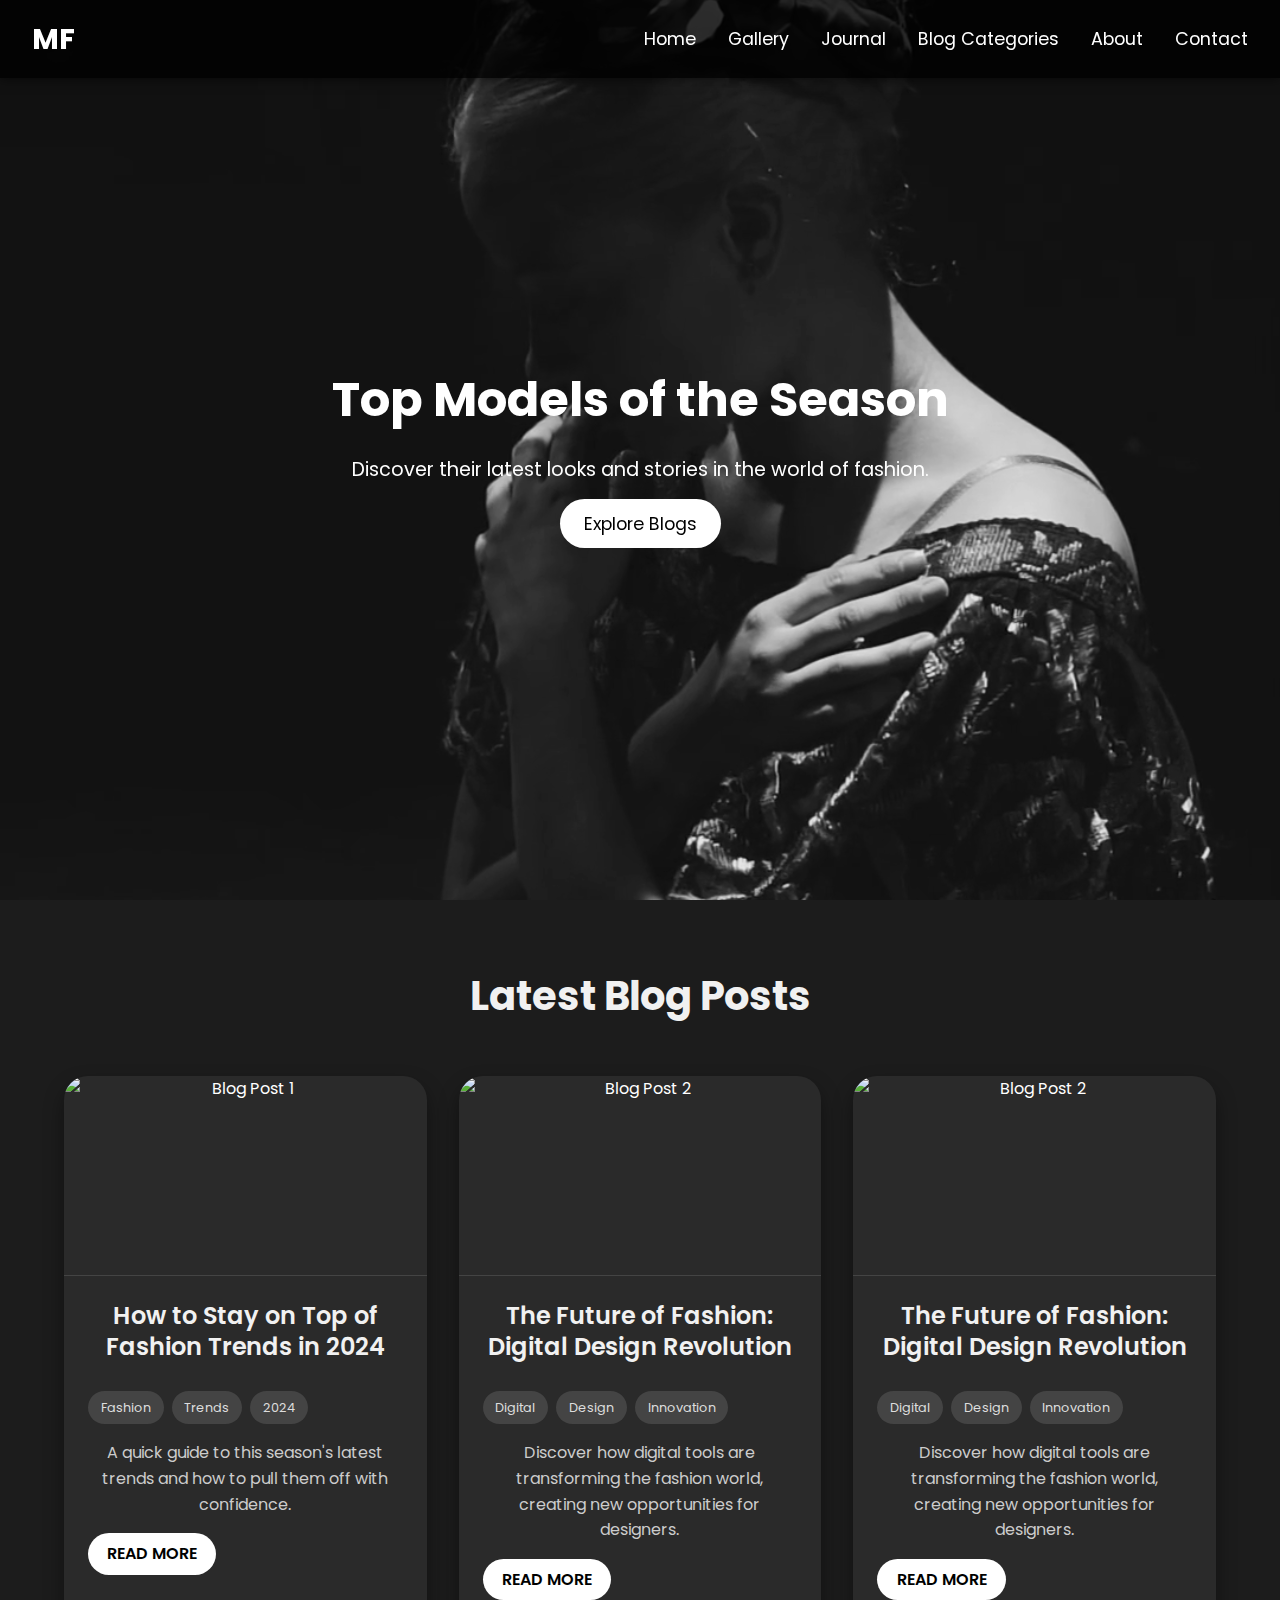
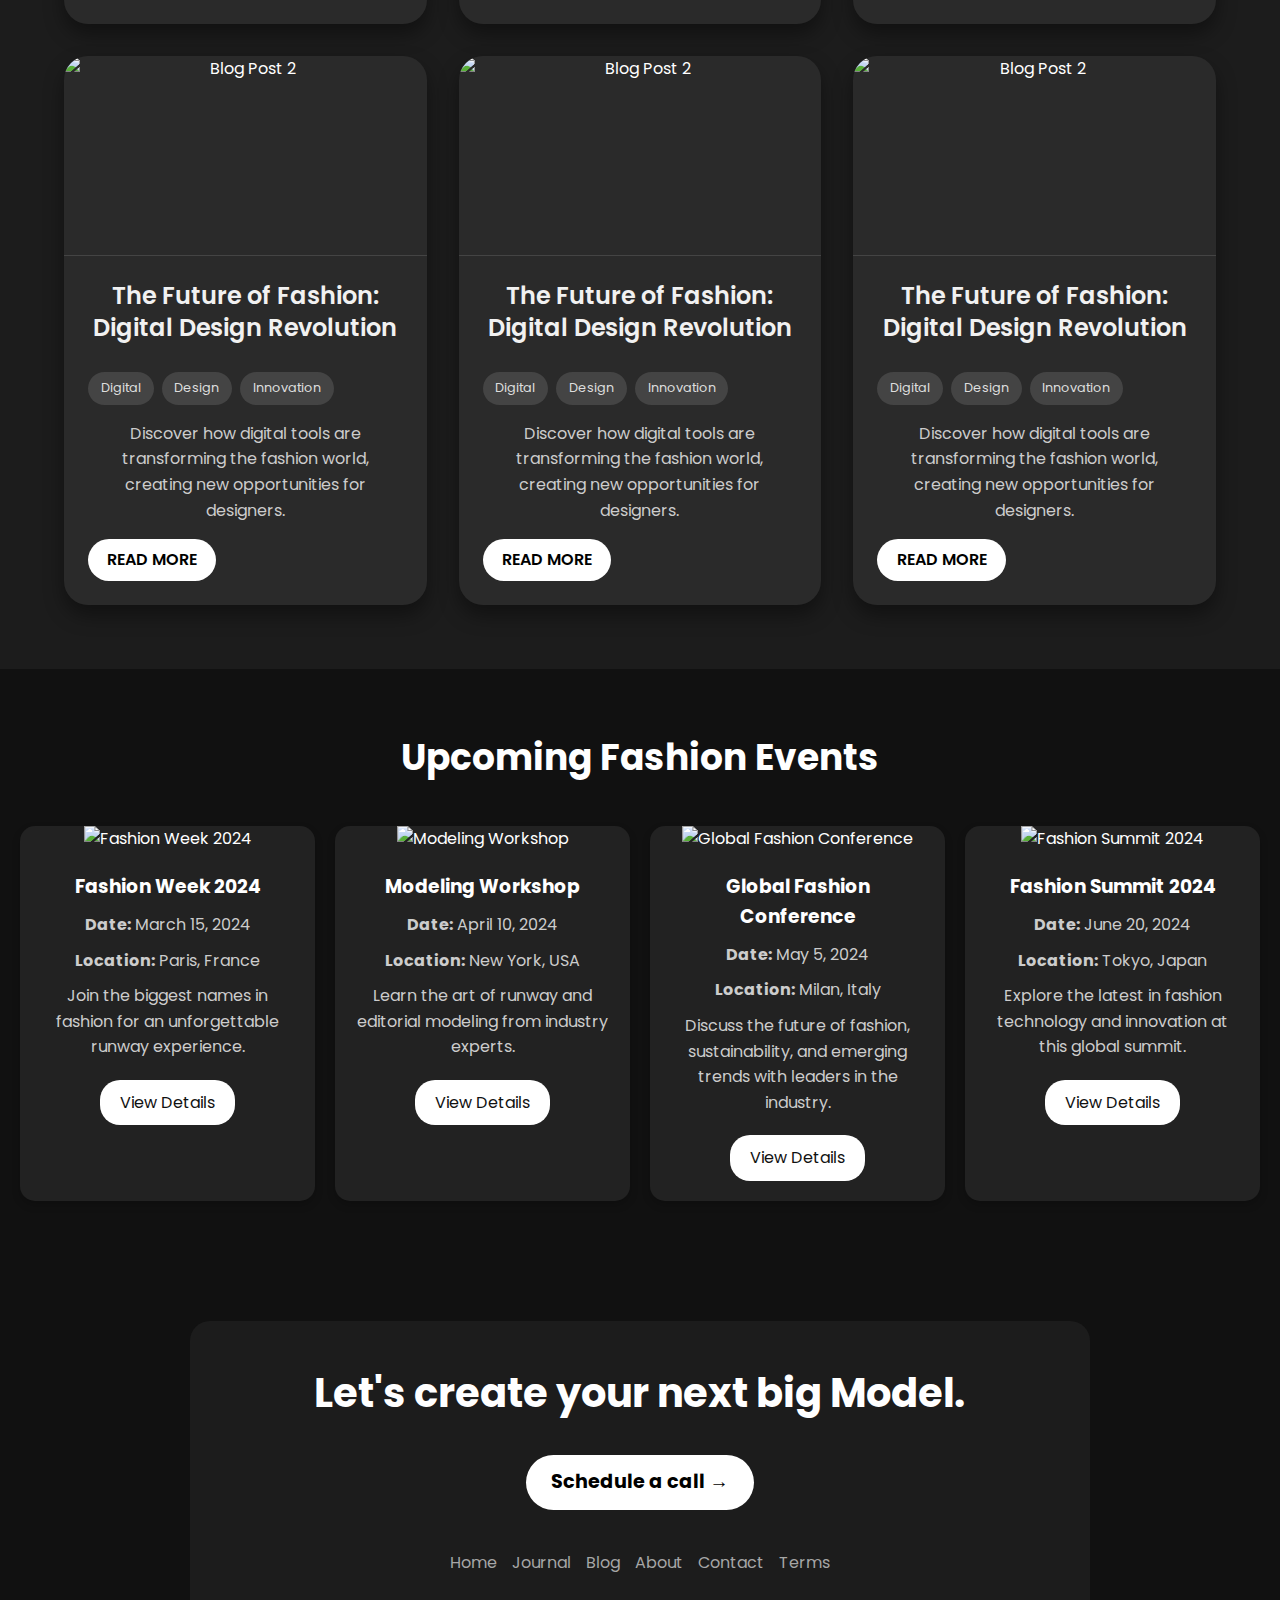
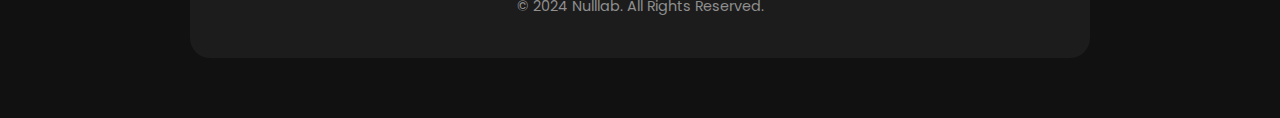
==== index.html @ 3890a97d "bruh" ====
<!DOCTYPE html>
<html lang="en">
<head>
    <meta charset="UTF-8">
    <meta name="viewport" content="width=device-width, initial-scale=1.0">
    <title>Fashion Models Blog</title>
    <link rel="stylesheet" href="styles.css">
    <link href='https://unpkg.com/boxicons@2.1.4/css/boxicons.min.css' rel='stylesheet'>
    <link href="https://fonts.googleapis.com/css2?family=Poppins:wght@400;600;700&display=swap" rel="stylesheet">
</head>
<body>
    <header>
        <nav class="navbar">
            <a href="#" class="logo">MF</a>
            <ul class="nav-links">
                <li><a href="index.html">Home</a></li>
               
                <li><a href="gallery.html">Gallery</a></li>
                <li><a href="journal.html">Journal</a></li>
                <li class="dropdown">
                    <a href="#">Blog Categories</a>
                    <ul class="dropdown-menu">
                        <li><a href="runway.html">Runway</a></li>
                        <li><a href="street-style.html">Street Style</a></li>
                        <li><a href="editorials.html">Editorials</a></li>
                    </ul>
                </li> 
                <li><a href="about.html">About</a></li>
                <li><a href="contact.html">Contact</a></li>
            </ul>
            <i class='bx bx-menu' id="menu-icon"></i>
        </nav>
    </header>

    <section class="hero-section" id="home">
        <video class="hero-video" autoplay muted loop>
            <source src="12048891_1080_1920_60fps.mp4" type="video/mp4">
            Your browser does not support the video tag.
        </video>
        <div class="hero-content">
            <h1>Top Models of the Season</h1>
            <p>Discover their latest looks and stories in the world of fashion.</p>
            <a href="#blogs" class="cta-button">Explore Blogs</a>
        </div>
    </section>

    <section class="latest-blogs">
        <h2>Latest Blog Posts</h2>
    
        <div class="blog-cards">
            <div class="blog-card">
                <img src="https://images.pexels.com/photos/9136162/pexels-photo-9136162.jpeg" alt="Blog Post 1">
                <div class="blog-content">
                    <h3>How to Stay on Top of Fashion Trends in 2024</h3>
                    <div class="blog-tags">
                        <span class="blog-tag">Fashion</span>
                        <span class="blog-tag">Trends</span>
                        <span class="blog-tag">2024</span>
                    </div>
                    <p class="blog-description">A quick guide to this season's latest trends and how to pull them off with confidence.</p>
                    <a href="#" class="read-more">Read More</a>
                </div>
            </div>
    
            <div class="blog-card">
                <img src="https://images.pexels.com/photos/9136162/pexels-photo-9136162.jpeg?auto=compress&cs=tinysrgb&w=1260&h=750&dpr=1" alt="Blog Post 2">
                <div class="blog-content">
                    <h3>The Future of Fashion: Digital Design Revolution</h3>
                    <div class="blog-tags">
                        <span class="blog-tag">Digital</span>
                        <span class="blog-tag">Design</span>
                        <span class="blog-tag">Innovation</span>
                    </div>
                    <p class="blog-description">Discover how digital tools are transforming the fashion world, creating new opportunities for designers.</p>
                    <a href="#" class="read-more">Read More</a>
                </div>
            </div>

            <div class="blog-card">
                <img src="https://images.pexels.com/photos/9136162/pexels-photo-9136162.jpeg?auto=compress&cs=tinysrgb&w=1260&h=750&dpr=1" alt="Blog Post 2">
                <div class="blog-content">
                    <h3>The Future of Fashion: Digital Design Revolution</h3>
                    <div class="blog-tags">
                        <span class="blog-tag">Digital</span>
                        <span class="blog-tag">Design</span>
                        <span class="blog-tag">Innovation</span>
                    </div>
                    <p class="blog-description">Discover how digital tools are transforming the fashion world, creating new opportunities for designers.</p>
                    <a href="#" class="read-more">Read More</a>
                </div>
            </div>

            <div class="blog-card">
                <img src="https://images.pexels.com/photos/9136162/pexels-photo-9136162.jpeg?auto=compress&cs=tinysrgb&w=1260&h=750&dpr=1" alt="Blog Post 2">
                <div class="blog-content">
                    <h3>The Future of Fashion: Digital Design Revolution</h3>
                    <div class="blog-tags">
                        <span class="blog-tag">Digital</span>
                        <span class="blog-tag">Design</span>
                        <span class="blog-tag">Innovation</span>
                    </div>
                    <p class="blog-description">Discover how digital tools are transforming the fashion world, creating new opportunities for designers.</p>
                    <a href="#" class="read-more">Read More</a>
                </div>
            </div>

            <div class="blog-card">
                <img src="https://images.pexels.com/photos/9136162/pexels-photo-9136162.jpeg?auto=compress&cs=tinysrgb&w=1260&h=750&dpr=1" alt="Blog Post 2">
                <div class="blog-content">
                    <h3>The Future of Fashion: Digital Design Revolution</h3>
                    <div class="blog-tags">
                        <span class="blog-tag">Digital</span>
                        <span class="blog-tag">Design</span>
                        <span class="blog-tag">Innovation</span>
                    </div>
                    <p class="blog-description">Discover how digital tools are transforming the fashion world, creating new opportunities for designers.</p>
                    <a href="#" class="read-more">Read More</a>
                </div>
            </div>

            <div class="blog-card">
                <img src="https://images.pexels.com/photos/9136162/pexels-photo-9136162.jpeg?auto=compress&cs=tinysrgb&w=1260&h=750&dpr=1" alt="Blog Post 2">
                <div class="blog-content">
                    <h3>The Future of Fashion: Digital Design Revolution</h3>
                    <div class="blog-tags">
                        <span class="blog-tag">Digital</span>
                        <span class="blog-tag">Design</span>
                        <span class="blog-tag">Innovation</span>
                    </div>
                    <p class="blog-description">Discover how digital tools are transforming the fashion world, creating new opportunities for designers.</p>
                    <a href="#" class="read-more">Read More</a>
                </div>
            </div>
        </div>
    </section>

<section class="upcoming-events" id="events">
    <h2>Upcoming Fashion Events</h2>
    <div class="events-grid">
        <div class="event-card">
            <img src="assets/images/event1.jpg" alt="Fashion Week 2024">
            <div class="event-content">
                <h3>Fashion Week 2024</h3>
                <p><strong>Date:</strong> March 15, 2024</p>
                <p><strong>Location:</strong> Paris, France</p>
                <p>Join the biggest names in fashion for an unforgettable runway experience.</p>
                <a href="#" class="event-details button">View Details</a>
            </div>
        </div>

        <div class="event-card">
            <img src="assets/images/event2.jpg" alt="Modeling Workshop">
            <div class="event-content">
                <h3>Modeling Workshop</h3>
                <p><strong>Date:</strong> April 10, 2024</p>
                <p><strong>Location:</strong> New York, USA</p>
                <p>Learn the art of runway and editorial modeling from industry experts.</p>
                <a href="#" class="event-details button">View Details</a>
            </div>
        </div>

        <div class="event-card">
            <img src="assets/images/event3.jpg" alt="Global Fashion Conference">
            <div class="event-content">
                <h3>Global Fashion Conference</h3>
                <p><strong>Date:</strong> May 5, 2024</p>
                <p><strong>Location:</strong> Milan, Italy</p>
                <p>Discuss the future of fashion, sustainability, and emerging trends with leaders in the industry.</p>
                <a href="#" class="event-details button">View Details</a>
            </div>
        </div>

        <div class="event-card">
            <img src="assets/images/event4.jpg" alt="Fashion Summit 2024">
            <div class="event-content">
                <h3>Fashion Summit 2024</h3>
                <p><strong>Date:</strong> June 20, 2024</p>
                <p><strong>Location:</strong> Tokyo, Japan</p>
                <p>Explore the latest in fashion technology and innovation at this global summit.</p>
                <a href="#" class="event-details button">View Details</a>
            </div>
        </div>
    </div>
</section>

<footer>
    <div class="footer-card">
        <h1>Let's create your next big Model.</h1>
        <a href="tel:+1234567890" class="schedule-call">Schedule a call →</a>
        
        <nav class="footer-nav">
            <ul>
                <li><a href="index.html">Home</a></li>
                <li><a href="journal.html">Journal</a></li>
                <li><a href="#">Blog</a></li>
                <li><a href="about.html">About</a></li>
                <li><a href="#">Contact</a></li>
                <li><a href="#">Terms</a></li>
            </ul>
        </nav>
        
        <p class="footer-credits">&copy; 2024 Nulllab. All Rights Reserved.</p>
    </div>
</footer>
---- styles.css ----
*{
    margin: 0;
    padding: 0;
    box-sizing: border-box;
}

body {
    font-family: 'Poppins', sans-serif;
    color: #fff;
    background-color: #121212;
    line-height: 1.6;
    overflow-x: hidden;
}

.navbar {
    display: flex;
    justify-content: space-between;
    align-items: center;
    padding: 1rem 2rem;
    background-color: rgba(0, 0, 0, 0.8);
    position: fixed;
    width: 100%;
    z-index: 1000;
    box-shadow: 0 2px 10px rgba(0, 0, 0, 0.5);
}

.logo {
    font-size: 1.8rem;
    color: #fff;
    font-weight: 700;
    text-decoration: none;
}

.nav-links {
    display: flex;
    list-style: none;
    gap: 2rem;
}

.nav-links li {
    position: relative;
}

.nav-links a {
    text-decoration: none;
    color: #fff;
    font-size: 1.1rem;
    transition: color 0.3s ease;
}

.nav-links a:hover {
    color: #ff6b6b;
}

.dropdown-menu {
    display: none;
    position: absolute;
    top: 100%;
    left: 0;
    background-color: #1e1e1e;
    padding: 2rem;
    border-radius: 0.5rem;
}

.dropdown:hover .dropdown-menu {
    display: block;
}

.dropdown-menu li {
    margin-bottom: 0.5rem;
}

.dropdown-menu li a {
    color: #fff;
    font-size: 1rem;
    padding: 0.5rem 0;
}

.dropdown-menu li a:hover {
    color: #ff6b6b;
}

#menu-icon {
    display: none;
}

.hero-section {
    position: relative;
    height: 100vh;
    display: flex;
    justify-content: center;
    align-items: center;
    color: #fff;
    text-align: center;
}

.hero-video {
    position: absolute;
    top: 0;
    left: 0;
    width: 100%;
    height: 100%;
    object-fit: cover;
    z-index: -1;
    filter: brightness(0.90);
}

.hero-content h1 {
    font-size: 3rem;
    font-weight: 700;
    margin-bottom: 1rem;
}

.hero-content p {
    font-size: 1.2rem;
    margin-bottom: 1.5rem;
}

.cta-button {
    padding: 0.8rem 1.5rem;
    background-color: #ffffff;
    color: #000000;
    border: none;
    text-decoration: none;
    border-radius: 2rem;
    font-size: 1.1rem;
    cursor: pointer;
    transition: background-color 0.3s ease;
}

.cta-button:hover {
    background-color: #c1c1c1;
}

.latest-blogs {
    padding: 4rem 2rem;
    background-color: #181818;
    text-align: center;
}

.latest-blogs h2 {
    font-size: 2.5rem;
    margin-bottom: 2rem;
    color: #ff6b6b;
}

.carousel {
    display: flex;
    overflow: hidden;
    position: relative;
}

.carousel-track {
    display: flex;
    transition: transform 0.5s ease-in-out;
}

.carousel-card {
    min-width: 300px;
    margin-right: 1.5rem;
    background-color: #242424;
    border-radius: 1rem;
    overflow: hidden;
}

.carousel-card img {
    width: 100%;
    height: 200px;
    object-fit: cover;
}

.carousel-content {
    padding: 1rem;
}

.carousel-content h3 {
    font-size: 1.4rem;
    margin-bottom: 0.8rem;
}

.carousel-content p {
    font-size: 1rem;
    margin-bottom: 1rem;
    color: #aaa;
}

.read-more {
    text-decoration: none;
    color: #ff6b6b;
    font-weight: 600;
    transition: color 0.3s ease;
}

.read-more:hover {
    color: #ff4b4b;
}

.carousel-button {
    position: absolute;
    top: 50%;
    transform: translateY(-50%);
    background-color: rgba(0, 0, 0, 0.5);
    color: #fff;
    border: none;
    padding: 0.8rem;
    cursor: pointer;
    z-index: 100;
    transition: background-color 0.3s ease;
}

.carousel-button:hover {
    background-color: rgba(255, 107, 107, 0.8);
}

.carousel-button.left {
    left: 0;
}

.carousel-button.right {
    right: 0;
}

.latest-blogs {
    padding: 4rem 2rem;
    background-color: #1c1c1c;
    text-align: center;
}

.latest-blogs h2 {
    font-size: 2.5rem;
    margin-bottom: 3rem;
    color: #f1f1f1;
    text-align: center;
}

.blog-cards {
    display: grid;
    grid-template-columns: repeat(auto-fit, minmax(300px, 1fr));
    gap: 2rem;
    justify-content: space-around;
    padding: 0 2rem;
}

.blog-card {
    display: flex;
    flex-direction: column;
    background-color: #2a2a2a;
    border-radius: 1.5rem;
    box-shadow: 0px 10px 20px rgba(0, 0, 0, 0.4);
    transition: transform 0.3s ease;
    overflow: hidden;
    position: relative;
}

.blog-card:hover {
    transform: translateY(-10px);
}

.blog-card img {
    width: 100%;
    height: 200px;
    object-fit: cover;
    border-bottom: 1px solid #444;
}

.blog-content {
    padding: 1.5rem;
    display: flex;
    flex-direction: column;
    justify-content: space-between;
}

.blog-content h3 {
    font-size: 1.5rem;
    color: #f1f1f1;
    margin-bottom: 0.8rem;
    font-weight: 600;
    line-height: 1.3;
}

.blog-tags {
    display: flex;
    gap: 0.5rem;
    margin: 1rem 0;
}

.blog-tag {
    background-color: #444;
    border-radius: 20px;
    padding: 0.4rem 0.8rem;
    font-size: 0.8rem;
    color: #ddd;
}

.blog-description {
    color: #ccc;
    margin-bottom: 1rem;
}

.read-more {
    display: inline-block;
    padding: 0.5rem 1.2rem;
    background-color: #ffffff;
    color: #000000;
    text-transform: uppercase;
    border-radius: 50px;
    text-decoration: none;
    font-weight: 600;
    transition: background-color 0.3s ease;
    align-self: flex-start;
}

.read-more:hover {
    background-color: #111;
    color: #fff;
}

.upcoming-events {
    background-color: #111;
    padding: 60px 20px;
    color: #fff;
    text-align: center;
}

.upcoming-events h2 {
    font-size: 36px;
    margin-bottom: 40px;
}

.events-grid {
    display: grid;
    grid-template-columns: repeat(auto-fit, minmax(250px, 1fr));
    gap: 20px;
}

.event-card {
    background-color: #222;
    border-radius: 15px;
    overflow: hidden;
    box-shadow: 0 4px 8px rgba(0, 0, 0, 0.2);
    transition: transform 0.3s ease;
}

.event-card:hover {
    transform: translateY(-10px);
}

.event-card img {
    width: 100%;
    height: 200px;
    object-fit: cover;
}

.event-content {
    padding: 20px;
}

.event-content h3 {
    margin-bottom: 10px;
}

.event-content p {
    color: #ccc;
    font-size: 16px;
    margin-bottom: 10px;
}

.event-details {
    display: inline-block;
    margin-top: 10px;
    color: #fff;
    text-decoration: none;
    font-size: 16px;
}

.event-details:hover {
    text-decoration: underline;
}

.button {
    display: inline-block;
    margin-top: 10px;
    padding: 10px 20px;
    background-color: #fff;
    color: #111;
    border: none;
    border-radius: 20px;
    text-align: center;
    text-decoration: none;
    font-size: 16px; 
    transition: background-color 0.3s ease, transform 0.3s ease;
}

.button:hover {
    background-color: #111;
    color: #fff;
    transform: translateY(-3px);
}

footer {
    background-color: #111;
    padding: 60px 20px;
    display: flex;
    justify-content: center;
    align-items: center;
}

.footer-card {
    background-color: #1c1c1c;
    padding: 40px;
    border-radius: 20px;
    text-align: center;
    width: 100%;
    max-width: 900px;
    color: #fff;
}

.footer-card h1 {
    font-size: 2.5rem;
    font-weight: 700;
    margin-bottom: 30px;
}

.schedule-call {
    display: inline-block;
    background-color: #fff;
    color: #000;
    padding: 12px 25px;
    border-radius: 50px;
    font-size: 1.2rem;
    text-decoration: none;
    font-weight: bold;
    margin-bottom: 40px;
    transition: background-color 0.3s ease, color 0.3s ease;
}

.schedule-call:hover {
    background-color: #111;
    color: #fff;
}

.footer-nav ul {
    list-style: none;
    display: flex;
    justify-content: center;
    gap: 15px;
    margin-bottom: 20px;
}

.footer-nav ul li {
    margin: 0;
}

.footer-nav ul li a {
    color: #a6a6a6;
    text-decoration: none;
    font-size: 1rem;
    transition: color 0.3s ease;
}

.footer-nav ul li a:hover {
    color: #ffffff;
}

.footer-credits {
    font-size: 0.9rem;
    color: #8f8f8f;
}


@media (max-width: 768px) {
    .nav-links {
        display: none;
    }

    #menu-icon {
        display: block;
        font-size: 2rem;
        cursor: pointer;
        color: #fff;
    }

    .navbar.active .nav-links {
        display: flex;
        flex-direction: column;
        position: absolute;
        top: 100%;
        right: 0;
        background-color: rgba(0, 0, 0, 0.9);
        width: 100%;
        padding: 1rem;
    }

    .hero-content h1 {
        font-size: 2.5rem;
    }

    .hero-content p {
        font-size: 1rem;
    }

    .carousel-card {
        min-width: 100%;
    }

    .search-container {
        width: 100%;
    }
    .blog-cards {
            grid-template-columns: repeat(3, 1fr);
        }

}


@media (min-width: 1200px) {
    .blog-cards {
        grid-template-columns: repeat(3, 1fr);
    }
}
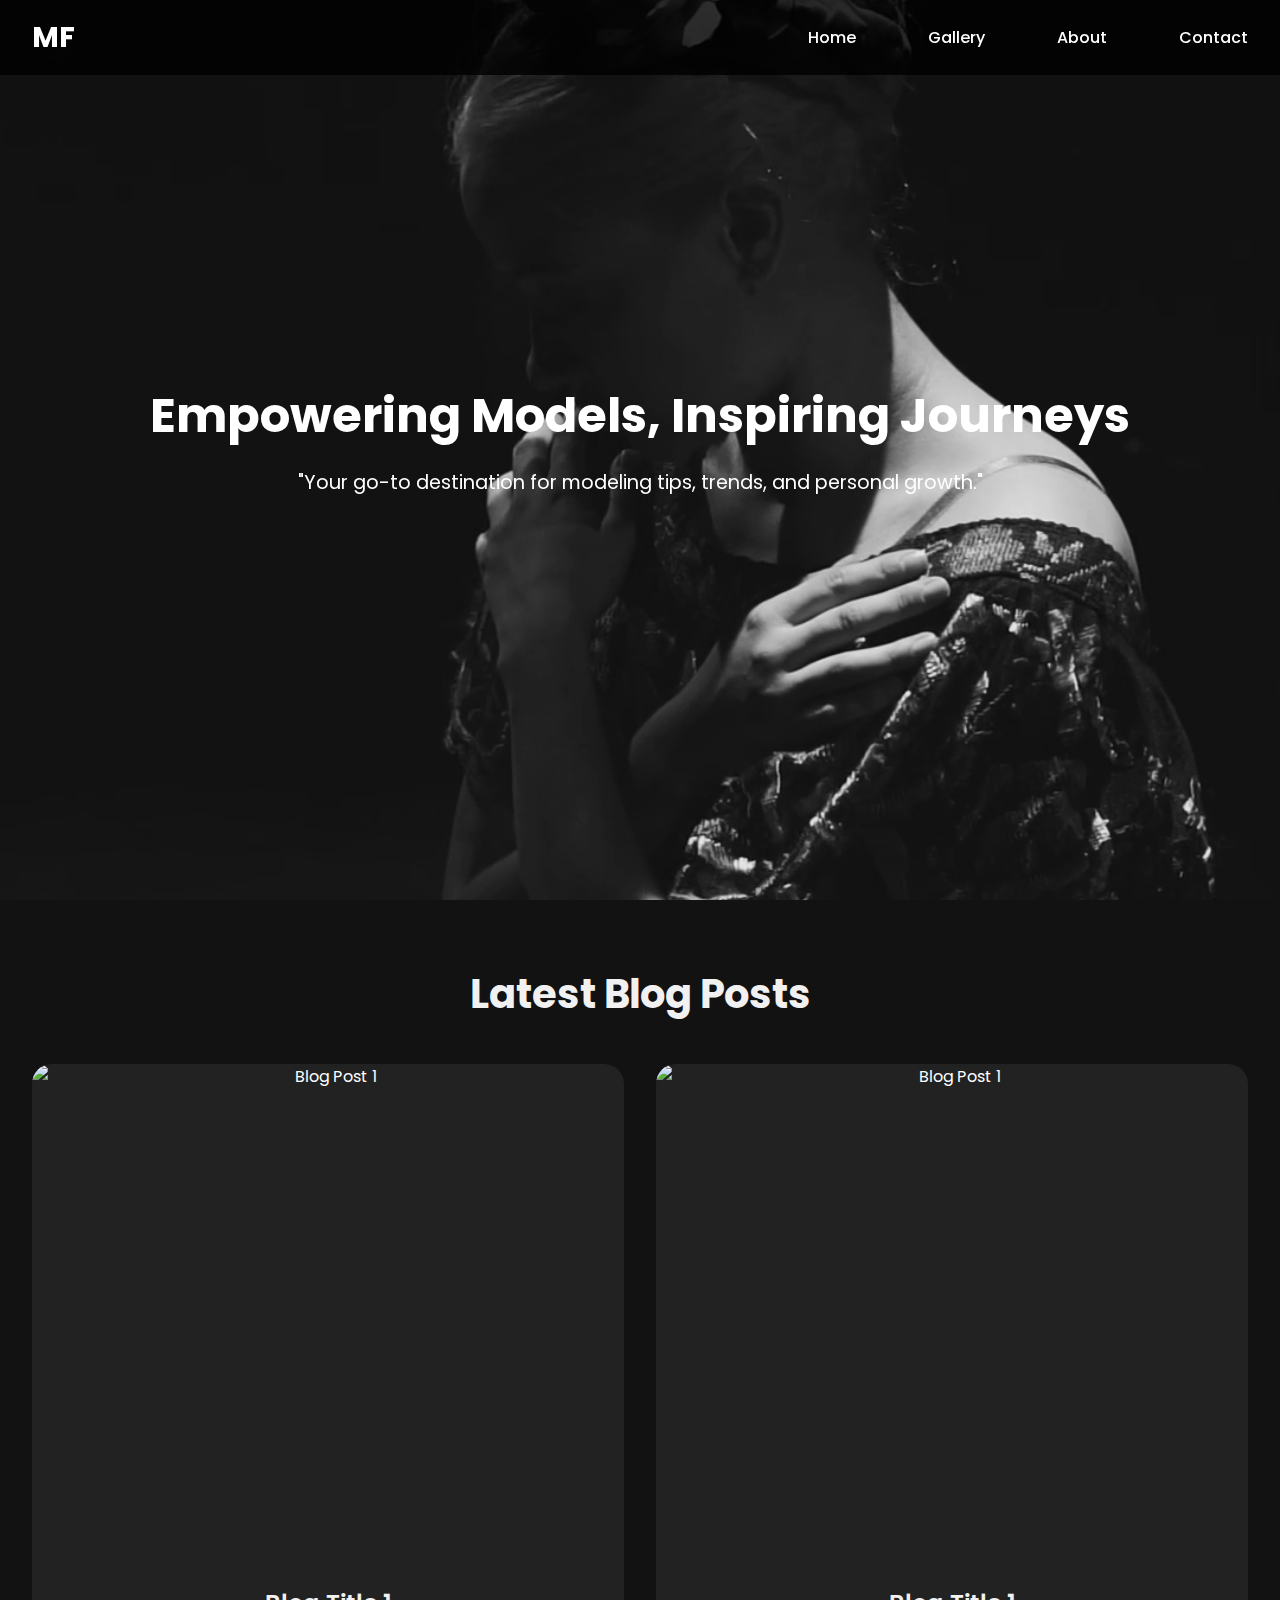
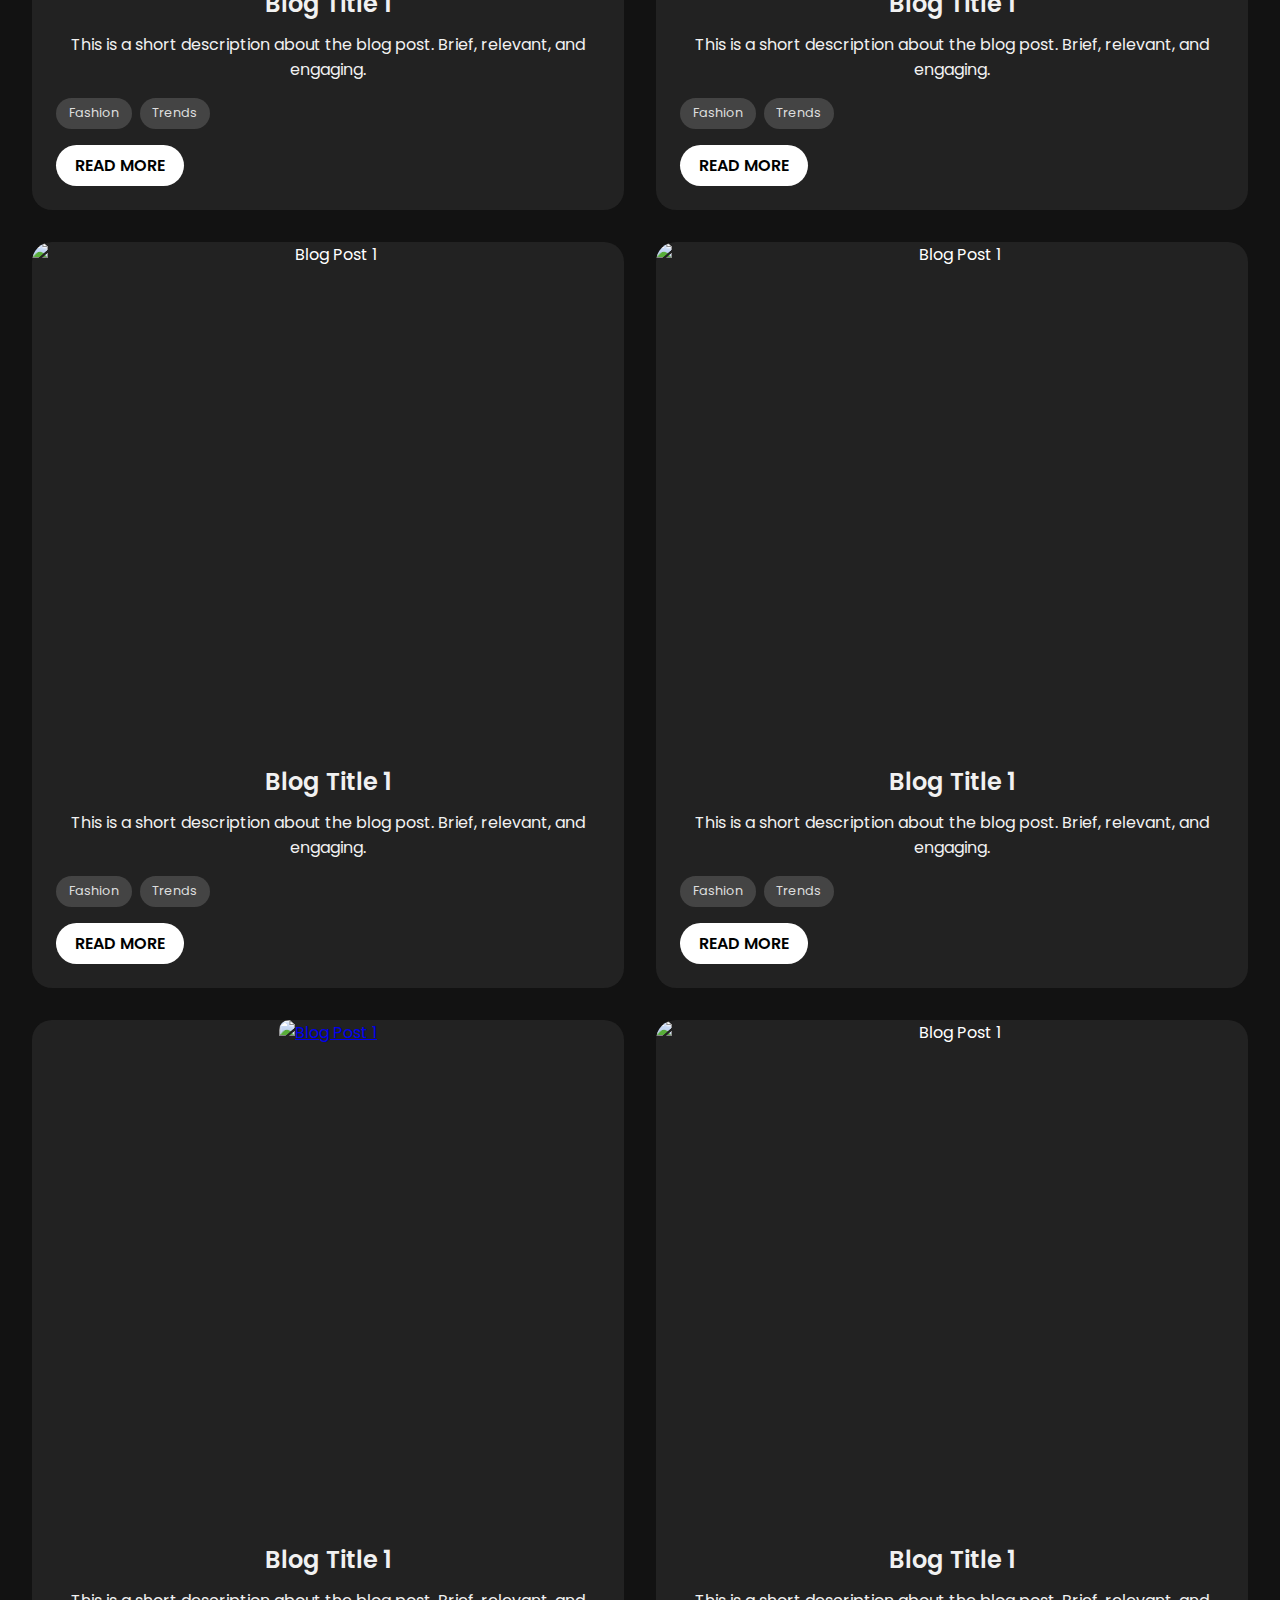
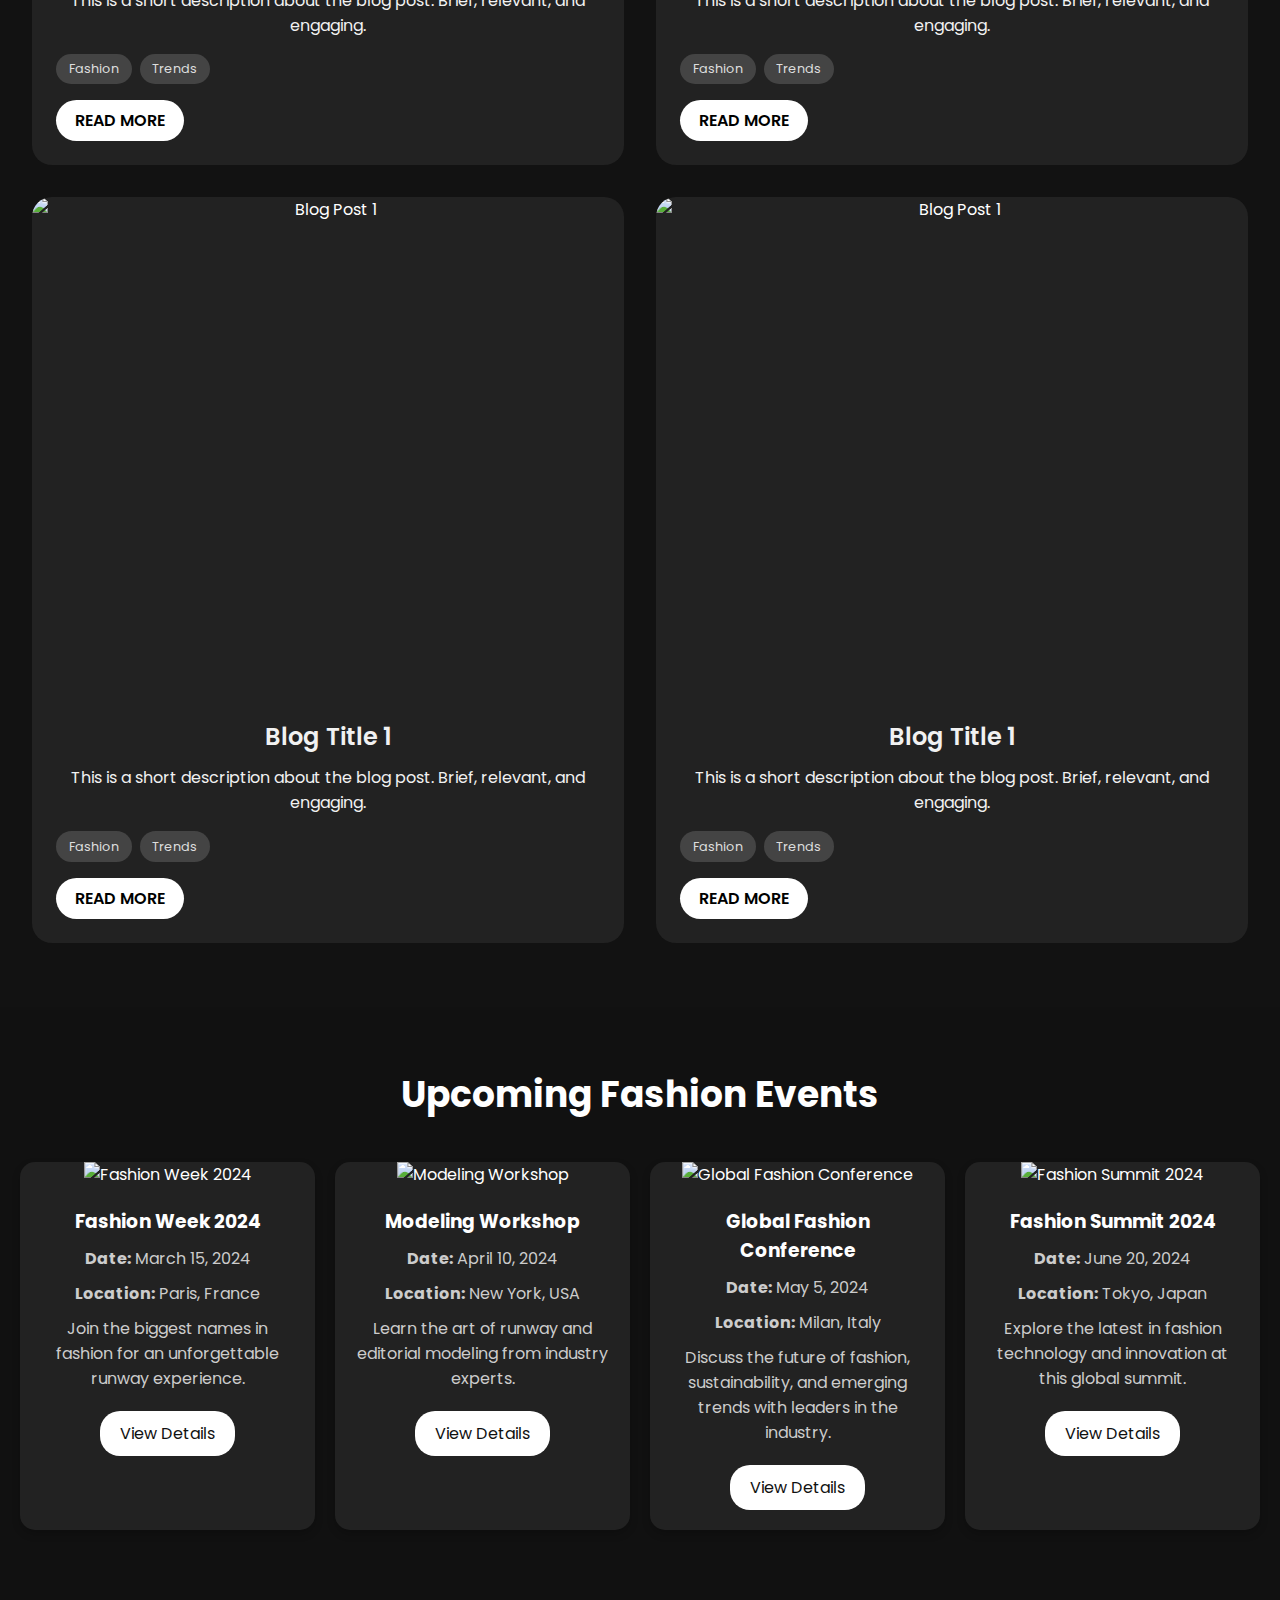
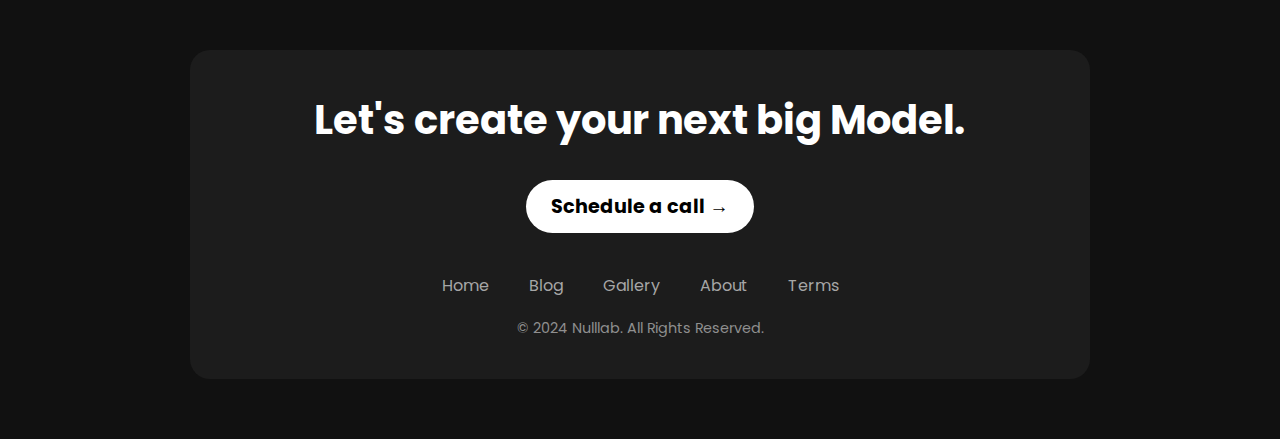
==== commit b4299249: "Add remaining files" ====
--- a/index.html
+++ b/index.html
@@ -9,136 +9,135 @@
     <link href="https://fonts.googleapis.com/css2?family=Poppins:wght@400;600;700&display=swap" rel="stylesheet">
 </head>
 <body>
-    <header>
-        <nav class="navbar">
-            <a href="#" class="logo">MF</a>
-            <ul class="nav-links">
-                <li><a href="index.html">Home</a></li>
-               
-                <li><a href="gallery.html">Gallery</a></li>
-                <li><a href="journal.html">Journal</a></li>
-                <li class="dropdown">
-                    <a href="#">Blog Categories</a>
-                    <ul class="dropdown-menu">
-                        <li><a href="runway.html">Runway</a></li>
-                        <li><a href="street-style.html">Street Style</a></li>
-                        <li><a href="editorials.html">Editorials</a></li>
-                    </ul>
-                </li> 
-                <li><a href="about.html">About</a></li>
-                <li><a href="contact.html">Contact</a></li>
-            </ul>
-            <i class='bx bx-menu' id="menu-icon"></i>
-        </nav>
-    </header>
-
-    <section class="hero-section" id="home">
-        <video class="hero-video" autoplay muted loop>
-            <source src="12048891_1080_1920_60fps.mp4" type="video/mp4">
-            Your browser does not support the video tag.
-        </video>
-        <div class="hero-content">
-            <h1>Top Models of the Season</h1>
-            <p>Discover their latest looks and stories in the world of fashion.</p>
-            <a href="#blogs" class="cta-button">Explore Blogs</a>
-        </div>
-    </section>
-
+  <header class="header">
+    <nav class="navbar">
+        <a href="#" class="logo">MF</a>
+        <ul class="nav-links">
+            <li><a href="index.html">Home</a></li>
+            <li><a href="gallery.html">Gallery</a></li>
+            <li><a href="about.html">About</a></li>
+            <li><a href="contact.html">Contact</a></li>
+        </ul>
+        <a href="blog1.html" class="explore-button" id="exploreButton">Explore Blogs</a>
+    </nav>
+</header>
+
+<div class="hero-section">
+  <video id="heroVideo" class="hero-video" autoplay muted playsinline>
+    <source src="video1.mp4" type="video/mp4">
+    <source src="video2.mp4" type="video/mp4">
+  </video>
+    <div class="hero-content">
+        <h1>Empowering Models, Inspiring Journeys</h1>
+        <p>"Your go-to destination for modeling tips, trends, and personal growth."</p>
+    </div>
+</div>
     <section class="latest-blogs">
         <h2>Latest Blog Posts</h2>
-    
-        <div class="blog-cards">
-            <div class="blog-card">
-                <img src="https://images.pexels.com/photos/9136162/pexels-photo-9136162.jpeg" alt="Blog Post 1">
-                <div class="blog-content">
-                    <h3>How to Stay on Top of Fashion Trends in 2024</h3>
-                    <div class="blog-tags">
-                        <span class="blog-tag">Fashion</span>
-                        <span class="blog-tag">Trends</span>
-                        <span class="blog-tag">2024</span>
-                    </div>
-                    <p class="blog-description">A quick guide to this season's latest trends and how to pull them off with confidence.</p>
-                    <a href="#" class="read-more">Read More</a>
-                </div>
-            </div>
-    
-            <div class="blog-card">
-                <img src="https://images.pexels.com/photos/9136162/pexels-photo-9136162.jpeg?auto=compress&cs=tinysrgb&w=1260&h=750&dpr=1" alt="Blog Post 2">
-                <div class="blog-content">
-                    <h3>The Future of Fashion: Digital Design Revolution</h3>
-                    <div class="blog-tags">
-                        <span class="blog-tag">Digital</span>
-                        <span class="blog-tag">Design</span>
-                        <span class="blog-tag">Innovation</span>
-                    </div>
-                    <p class="blog-description">Discover how digital tools are transforming the fashion world, creating new opportunities for designers.</p>
-                    <a href="#" class="read-more">Read More</a>
-                </div>
-            </div>
-
-            <div class="blog-card">
-                <img src="https://images.pexels.com/photos/9136162/pexels-photo-9136162.jpeg?auto=compress&cs=tinysrgb&w=1260&h=750&dpr=1" alt="Blog Post 2">
-                <div class="blog-content">
-                    <h3>The Future of Fashion: Digital Design Revolution</h3>
-                    <div class="blog-tags">
-                        <span class="blog-tag">Digital</span>
-                        <span class="blog-tag">Design</span>
-                        <span class="blog-tag">Innovation</span>
-                    </div>
-                    <p class="blog-description">Discover how digital tools are transforming the fashion world, creating new opportunities for designers.</p>
-                    <a href="#" class="read-more">Read More</a>
-                </div>
-            </div>
-
-            <div class="blog-card">
-                <img src="https://images.pexels.com/photos/9136162/pexels-photo-9136162.jpeg?auto=compress&cs=tinysrgb&w=1260&h=750&dpr=1" alt="Blog Post 2">
-                <div class="blog-content">
-                    <h3>The Future of Fashion: Digital Design Revolution</h3>
-                    <div class="blog-tags">
-                        <span class="blog-tag">Digital</span>
-                        <span class="blog-tag">Design</span>
-                        <span class="blog-tag">Innovation</span>
-                    </div>
-                    <p class="blog-description">Discover how digital tools are transforming the fashion world, creating new opportunities for designers.</p>
-                    <a href="#" class="read-more">Read More</a>
-                </div>
-            </div>
-
-            <div class="blog-card">
-                <img src="https://images.pexels.com/photos/9136162/pexels-photo-9136162.jpeg?auto=compress&cs=tinysrgb&w=1260&h=750&dpr=1" alt="Blog Post 2">
-                <div class="blog-content">
-                    <h3>The Future of Fashion: Digital Design Revolution</h3>
-                    <div class="blog-tags">
-                        <span class="blog-tag">Digital</span>
-                        <span class="blog-tag">Design</span>
-                        <span class="blog-tag">Innovation</span>
-                    </div>
-                    <p class="blog-description">Discover how digital tools are transforming the fashion world, creating new opportunities for designers.</p>
-                    <a href="#" class="read-more">Read More</a>
-                </div>
-            </div>
-
-            <div class="blog-card">
-                <img src="https://images.pexels.com/photos/9136162/pexels-photo-9136162.jpeg?auto=compress&cs=tinysrgb&w=1260&h=750&dpr=1" alt="Blog Post 2">
-                <div class="blog-content">
-                    <h3>The Future of Fashion: Digital Design Revolution</h3>
-                    <div class="blog-tags">
-                        <span class="blog-tag">Digital</span>
-                        <span class="blog-tag">Design</span>
-                        <span class="blog-tag">Innovation</span>
-                    </div>
-                    <p class="blog-description">Discover how digital tools are transforming the fashion world, creating new opportunities for designers.</p>
-                    <a href="#" class="read-more">Read More</a>
-                </div>
-            </div>
-        </div>
-    </section>
-
+        <div class="blog-grid">
+          <div class="blog-card">
+            <img src="https://images.pexels.com/photos/12311948/pexels-photo-12311948.jpeg?auto=compress&cs=tinysrgb&w=1260&h=750&dpr=1" alt="Blog Post 1">
+            <div class="blog-content">
+              <h3>Blog Title 1</h3>
+              <p>This is a short description about the blog post. Brief, relevant, and engaging.</p>
+              <div class="tags">
+                <span class="tag">Fashion</span>
+                <span class="tag">Trends</span>
+              </div>
+              <a href="j1.html" class="read-more">Read More</a>
+            </div>
+          </div>
+          <div class="blog-card">
+            <img src="https://images.pexels.com/photos/9136162/pexels-photo-9136162.jpeg?auto=compress&cs=tinysrgb&w=1260&h=750&dpr=1" alt="Blog Post 1">
+            <div class="blog-content">
+              <h3>Blog Title 1</h3>
+              <p>This is a short description about the blog post. Brief, relevant, and engaging.</p>
+              <div class="tags">
+                <span class="tag">Fashion</span>
+                <span class="tag">Trends</span>
+              </div>
+              <a href="#" class="read-more">Read More</a>
+            </div>
+          </div>
+          <div class="blog-card">
+            <img src="https://images.pexels.com/photos/9136162/pexels-photo-9136162.jpeg?auto=compress&cs=tinysrgb&w=1260&h=750&dpr=1" alt="Blog Post 1">
+            <div class="blog-content">
+              <h3>Blog Title 1</h3>
+              <p>This is a short description about the blog post. Brief, relevant, and engaging.</p>
+              <div class="tags">
+                <span class="tag">Fashion</span>
+                <span class="tag">Trends</span>
+              </div>
+              <a href="#" class="read-more">Read More</a>
+            </div>
+          </div>
+          <div class="blog-card">
+            <img src="https://images.pexels.com/photos/9136162/pexels-photo-9136162.jpeg?auto=compress&cs=tinysrgb&w=1260&h=750&dpr=1" alt="Blog Post 1">
+            <div class="blog-content">
+              <h3>Blog Title 1</h3>
+              <p>This is a short description about the blog post. Brief, relevant, and engaging.</p>
+              <div class="tags">
+                <span class="tag">Fashion</span>
+                <span class="tag">Trends</span>
+              </div>
+              <a href="#" class="read-more">Read More</a>
+            </div>
+          </div>
+          <div class="blog-card">
+            <a href="j1.html"><img src="https://images.pexels.com/photos/9136162/pexels-photo-9136162.jpeg?auto=compress&cs=tinysrgb&w=1260&h=750&dpr=1" alt="Blog Post 1"></a>
+            <div class="blog-content">
+              <h3>Blog Title 1</h3>
+              <p>This is a short description about the blog post. Brief, relevant, and engaging.</p>
+              <div class="tags">
+                <span class="tag">Fashion</span>
+                <span class="tag">Trends</span>
+              </div>
+              <a href="#" class="read-more">Read More</a>
+            </div>
+          </div>
+          <div class="blog-card">
+            <img src="https://images.pexels.com/photos/9136162/pexels-photo-9136162.jpeg?auto=compress&cs=tinysrgb&w=1260&h=750&dpr=1" alt="Blog Post 1">
+            <div class="blog-content">
+              <h3>Blog Title 1</h3>
+              <p>This is a short description about the blog post. Brief, relevant, and engaging.</p>
+              <div class="tags">
+                <span class="tag">Fashion</span>
+                <span class="tag">Trends</span>
+              </div>
+              <a href="#" class="read-more">Read More</a>
+            </div>
+          </div>
+          <div class="blog-card">
+            <img src="https://images.pexels.com/photos/9136162/pexels-photo-9136162.jpeg?auto=compress&cs=tinysrgb&w=1260&h=750&dpr=1" alt="Blog Post 1">
+            <div class="blog-content">
+              <h3>Blog Title 1</h3>
+              <p>This is a short description about the blog post. Brief, relevant, and engaging.</p>
+              <div class="tags">
+                <span class="tag">Fashion</span>
+                <span class="tag">Trends</span>
+              </div>
+              <a href="#" class="read-more">Read More</a>
+            </div>
+          </div>
+          <div class="blog-card">
+            <img src="https://images.pexels.com/photos/5311821/pexels-photo-5311821.jpeg?auto=compress&cs=tinysrgb&w=1260&h=750&dpr=1" alt="Blog Post 1">
+            <div class="blog-content">
+              <h3>Blog Title 1</h3>
+              <p>This is a short description about the blog post. Brief, relevant, and engaging.</p>
+              <div class="tags">
+                <span class="tag">Fashion</span>
+                <span class="tag">Trends</span>
+              </div>
+              <a href="#" class="read-more">Read More</a>
+            </div>
+          </div>
+        </section>
+        
 <section class="upcoming-events" id="events">
     <h2>Upcoming Fashion Events</h2>
     <div class="events-grid">
         <div class="event-card">
-            <img src="assets/images/event1.jpg" alt="Fashion Week 2024">
+            <img src="https://images.pexels.com/photos/29129687/pexels-photo-29129687/free-photo-of-eiffel-tower-viewed-through-parisian-streets.jpeg?auto=compress&cs=tinysrgb&w=1260&h=750&dpr=1" alt="Fashion Week 2024">
             <div class="event-content">
                 <h3>Fashion Week 2024</h3>
                 <p><strong>Date:</strong> March 15, 2024</p>
@@ -149,7 +148,7 @@
         </div>
 
         <div class="event-card">
-            <img src="assets/images/event2.jpg" alt="Modeling Workshop">
+            <img src="https://images.pexels.com/photos/29102414/pexels-photo-29102414/free-photo-of-dramatic-night-view-of-statue-of-liberty.jpeg?auto=compress&cs=tinysrgb&w=1260&h=750&dpr=1" alt="Modeling Workshop">
             <div class="event-content">
                 <h3>Modeling Workshop</h3>
                 <p><strong>Date:</strong> April 10, 2024</p>
@@ -160,7 +159,7 @@
         </div>
 
         <div class="event-card">
-            <img src="assets/images/event3.jpg" alt="Global Fashion Conference">
+            <img src="https://images.pexels.com/photos/2064827/pexels-photo-2064827.jpeg?auto=compress&cs=tinysrgb&w=1260&h=750&dpr=1" alt="Global Fashion Conference">
             <div class="event-content">
                 <h3>Global Fashion Conference</h3>
                 <p><strong>Date:</strong> May 5, 2024</p>
@@ -171,7 +170,7 @@
         </div>
 
         <div class="event-card">
-            <img src="assets/images/event4.jpg" alt="Fashion Summit 2024">
+            <img src="https://images.pexels.com/photos/2067048/pexels-photo-2067048.jpeg?auto=compress&cs=tinysrgb&w=1260&h=750&dpr=1" alt="Fashion Summit 2024">
             <div class="event-content">
                 <h3>Fashion Summit 2024</h3>
                 <p><strong>Date:</strong> June 20, 2024</p>
@@ -186,19 +185,46 @@
 <footer>
     <div class="footer-card">
         <h1>Let's create your next big Model.</h1>
-        <a href="tel:+1234567890" class="schedule-call">Schedule a call →</a>
+        <a href="consultation.html" class="schedule-call">Schedule a call →</a>
         
         <nav class="footer-nav">
             <ul>
                 <li><a href="index.html">Home</a></li>
-                <li><a href="journal.html">Journal</a></li>
-                <li><a href="#">Blog</a></li>
+                <li><a href="blog1.html">Blog</a></li>
+                <li><a href="gallery.html">Gallery</a></li>
                 <li><a href="about.html">About</a></li>
-                <li><a href="#">Contact</a></li>
-                <li><a href="#">Terms</a></li>
+                <li><a href="terms.html">Terms</a></li>
             </ul>
         </nav>
         
         <p class="footer-credits">&copy; 2024 Nulllab. All Rights Reserved.</p>
     </div>
 </footer>
+
+<script>
+const exploreButton = document.getElementById("exploreButton");
+const exploreSection = document.getElementById("explore");
+
+window.addEventListener("scroll", () => {
+    const heroSectionHeight = document.querySelector(".hero-section").offsetHeight;
+    if (window.scrollY > heroSectionHeight) {
+        exploreButton.style.display = "inline-block";
+    } else {
+        exploreButton.style.display = "none";
+    }
+});
+
+const videos = ["video1.mp4", "video2.mp4", "video3.mp4"];
+let currentVideoIndex = 0;
+const heroVideo = document.getElementById("heroVideo");
+
+function playNextVideo() {
+    currentVideoIndex = (currentVideoIndex + 1) % videos.length;
+    heroVideo.src = videos[currentVideoIndex];
+    heroVideo.play();
+}
+heroVideo.addEventListener("ended", playNextVideo);
+
+
+</script>
+</body>--- a/styles.css
+++ b/styles.css
@@ -1,15 +1,24 @@
-*{
+* {
     margin: 0;
     padding: 0;
     box-sizing: border-box;
 }
 
+html {
+    scroll-behavior: smooth;
+}
+
 body {
     font-family: 'Poppins', sans-serif;
     color: #fff;
     background-color: #121212;
-    line-height: 1.6;
-    overflow-x: hidden;
+}
+
+.header {
+    width: 100%;
+    position: fixed;
+    top: 0;
+    z-index: 1000;
 }
 
 .navbar {
@@ -18,70 +27,64 @@
     align-items: center;
     padding: 1rem 2rem;
     background-color: rgba(0, 0, 0, 0.8);
-    position: fixed;
-    width: 100%;
-    z-index: 1000;
-    box-shadow: 0 2px 10px rgba(0, 0, 0, 0.5);
+    width: 100%;
 }
 
 .logo {
     font-size: 1.8rem;
-    color: #fff;
     font-weight: 700;
+    color: #ffffff;
     text-decoration: none;
 }
 
 .nav-links {
-    display: flex;
     list-style: none;
-    gap: 2rem;
-}
-
-.nav-links li {
-    position: relative;
-}
-
-.nav-links a {
-    text-decoration: none;
-    color: #fff;
-    font-size: 1.1rem;
+    display: flex;
+    gap: 4.5rem;
+    transition: max-height 0.4s ease;
+}
+
+.nav-links li a {
+    text-decoration: none;
+    color: #ffffff;
+    font-weight: 500;
+    font-size: 1rem;
     transition: color 0.3s ease;
 }
 
-.nav-links a:hover {
-    color: #ff6b6b;
-}
-
-.dropdown-menu {
+.nav-links li a:hover {
+    color: #cccccc;
+}
+
+.explore-button {
     display: none;
-    position: absolute;
-    top: 100%;
-    left: 0;
-    background-color: #1e1e1e;
-    padding: 2rem;
-    border-radius: 0.5rem;
-}
-
-.dropdown:hover .dropdown-menu {
-    display: block;
-}
-
-.dropdown-menu li {
-    margin-bottom: 0.5rem;
-}
-
-.dropdown-menu li a {
-    color: #fff;
+    background-color: #ffffff;
+    color: #000000;
+    padding: 0.6rem 1.2rem;
+    border-radius: 20px;
+    text-decoration: none;
     font-size: 1rem;
-    padding: 0.5rem 0;
-}
-
-.dropdown-menu li a:hover {
-    color: #ff6b6b;
-}
-
-#menu-icon {
+    font-weight: 600;
+    transition: background-color 0.3s ease;
+}
+
+.explore-button:hover {
+    background-color: #cccccc;
+    color: #111111;
+}
+
+.menu-toggle {
     display: none;
+    flex-direction: column;
+    cursor: pointer;
+}
+
+.menu-toggle span {
+    height: 2px;
+    width: 25px;
+    background: #ffffff;
+    margin: 4px;
+    transition: all 0.3s;
 }
 
 .hero-section {
@@ -129,138 +132,49 @@
 }
 
 .cta-button:hover {
-    background-color: #c1c1c1;
+    background-color: #000000;
+    color: #ffffff;
 }
 
 .latest-blogs {
     padding: 4rem 2rem;
-    background-color: #181818;
+    background-color: #121212;
     text-align: center;
 }
 
 .latest-blogs h2 {
     font-size: 2.5rem;
-    margin-bottom: 2rem;
-    color: #ff6b6b;
-}
-
-.carousel {
-    display: flex;
+    margin-bottom: 40px;
+    color: #f1f1f1;
+}
+
+.blog-grid {
+    display: grid;
+    grid-template-columns: repeat(auto-fill, minmax(400px, 1fr)); 
+    gap: 2rem;
+    margin-top: 2rem;
+}
+
+.blog-card {
+    background-color: #222;
+    border-radius: 20px;
     overflow: hidden;
-    position: relative;
-}
-
-.carousel-track {
-    display: flex;
-    transition: transform 0.5s ease-in-out;
-}
-
-.carousel-card {
-    min-width: 300px;
-    margin-right: 1.5rem;
-    background-color: #242424;
-    border-radius: 1rem;
-    overflow: hidden;
-}
-
-.carousel-card img {
-    width: 100%;
-    height: 200px;
-    object-fit: cover;
-}
-
-.carousel-content {
-    padding: 1rem;
-}
-
-.carousel-content h3 {
-    font-size: 1.4rem;
-    margin-bottom: 0.8rem;
-}
-
-.carousel-content p {
-    font-size: 1rem;
-    margin-bottom: 1rem;
-    color: #aaa;
-}
-
-.read-more {
-    text-decoration: none;
-    color: #ff6b6b;
-    font-weight: 600;
-    transition: color 0.3s ease;
-}
-
-.read-more:hover {
-    color: #ff4b4b;
-}
-
-.carousel-button {
-    position: absolute;
-    top: 50%;
-    transform: translateY(-50%);
-    background-color: rgba(0, 0, 0, 0.5);
-    color: #fff;
-    border: none;
-    padding: 0.8rem;
-    cursor: pointer;
-    z-index: 100;
-    transition: background-color 0.3s ease;
-}
-
-.carousel-button:hover {
-    background-color: rgba(255, 107, 107, 0.8);
-}
-
-.carousel-button.left {
-    left: 0;
-}
-
-.carousel-button.right {
-    right: 0;
-}
-
-.latest-blogs {
-    padding: 4rem 2rem;
-    background-color: #1c1c1c;
-    text-align: center;
-}
-
-.latest-blogs h2 {
-    font-size: 2.5rem;
-    margin-bottom: 3rem;
-    color: #f1f1f1;
-    text-align: center;
-}
-
-.blog-cards {
-    display: grid;
-    grid-template-columns: repeat(auto-fit, minmax(300px, 1fr));
-    gap: 2rem;
-    justify-content: space-around;
-    padding: 0 2rem;
-}
-
-.blog-card {
     display: flex;
     flex-direction: column;
-    background-color: #2a2a2a;
-    border-radius: 1.5rem;
-    box-shadow: 0px 10px 20px rgba(0, 0, 0, 0.4);
+    justify-content: space-between;
     transition: transform 0.3s ease;
-    overflow: hidden;
-    position: relative;
 }
 
 .blog-card:hover {
-    transform: translateY(-10px);
+    transform: translateY(-4px);
+    box-shadow: 0 8px 16px rgba(0, 0, 0, 0.4); 
 }
 
 .blog-card img {
     width: 100%;
-    height: 200px;
-    object-fit: cover;
-    border-bottom: 1px solid #444;
+    height: 500px;
+    object-fit: cover; 
+    border-radius: 10px 10px 0 0;
 }
 
 .blog-content {
@@ -268,33 +182,34 @@
     display: flex;
     flex-direction: column;
     justify-content: space-between;
+    color: #f1f1f1; 
 }
 
 .blog-content h3 {
     font-size: 1.5rem;
-    color: #f1f1f1;
     margin-bottom: 0.8rem;
     font-weight: 600;
     line-height: 1.3;
 }
 
-.blog-tags {
-    display: flex;
-    gap: 0.5rem;
-    margin: 1rem 0;
-}
-
-.blog-tag {
-    background-color: #444;
-    border-radius: 20px;
-    padding: 0.4rem 0.8rem;
-    font-size: 0.8rem;
-    color: #ddd;
-}
-
 .blog-description {
     color: #ccc;
     margin-bottom: 1rem;
+}
+
+.tags {
+    display: flex;
+    flex-wrap: wrap;
+    gap: 0.5rem;
+    margin: 1rem 0;
+}
+
+.tag {
+    background-color: #444;
+    border-radius: 20px; 
+    padding: 0.4rem 0.8rem;
+    font-size: 0.8rem;
+    color: #ddd; 
 }
 
 .read-more {
@@ -306,14 +221,42 @@
     border-radius: 50px;
     text-decoration: none;
     font-weight: 600;
-    transition: background-color 0.3s ease;
+    transition: background-color 0.3s ease, color 0.3s ease;
     align-self: flex-start;
+    margin-top: auto;
 }
 
 .read-more:hover {
-    background-color: #111;
-    color: #fff;
-}
+    background-color: #111; 
+    color: #fff;
+}
+
+.explore-more-container {
+    display: flex;
+    justify-content: center;
+    align-items: center;
+    width: 100%;
+    margin-top: 2rem;
+}
+
+.explore-more-button {
+    padding: 0.8rem 1.5rem;
+    background-color: #ffffff;
+    color: #000000;
+    text-transform: uppercase;
+    border-radius: 2rem;
+    font-size: 1.1rem;
+    text-decoration: none;
+    font-weight: 600;
+    transition: background-color 0.3s ease, color 0.3s ease;
+    text-align: center;
+}
+
+.explore-more-button:hover {
+    background-color: #000000;
+    color: #ffffff;
+}
+
 
 .upcoming-events {
     background-color: #111;
@@ -371,10 +314,6 @@
     color: #fff;
     text-decoration: none;
     font-size: 16px;
-}
-
-.event-details:hover {
-    text-decoration: underline;
 }
 
 .button {
@@ -387,7 +326,7 @@
     border-radius: 20px;
     text-align: center;
     text-decoration: none;
-    font-size: 16px; 
+    font-size: 16px;
     transition: background-color 0.3s ease, transform 0.3s ease;
 }
 
@@ -443,7 +382,7 @@
     list-style: none;
     display: flex;
     justify-content: center;
-    gap: 15px;
+    gap: 40px;
     margin-bottom: 20px;
 }
 
@@ -509,7 +448,25 @@
     .blog-cards {
             grid-template-columns: repeat(3, 1fr);
         }
-
+    .nav-links {
+        display: none;
+        flex-direction: column;
+        gap: 1rem;
+        background-color: rgba(0, 0, 0, 0.9);
+        position: absolute;
+        top: 60px;
+        right: 0;
+        width: 100%;
+        padding: 1rem 0;
+    }
+
+    .nav-links.show {
+        display: flex;
+    }
+
+    .menu-toggle {
+        display: flex;
+    }
 }
 
 
@@ -517,7 +474,4 @@
     .blog-cards {
         grid-template-columns: repeat(3, 1fr);
     }
-}
-
-
-
+}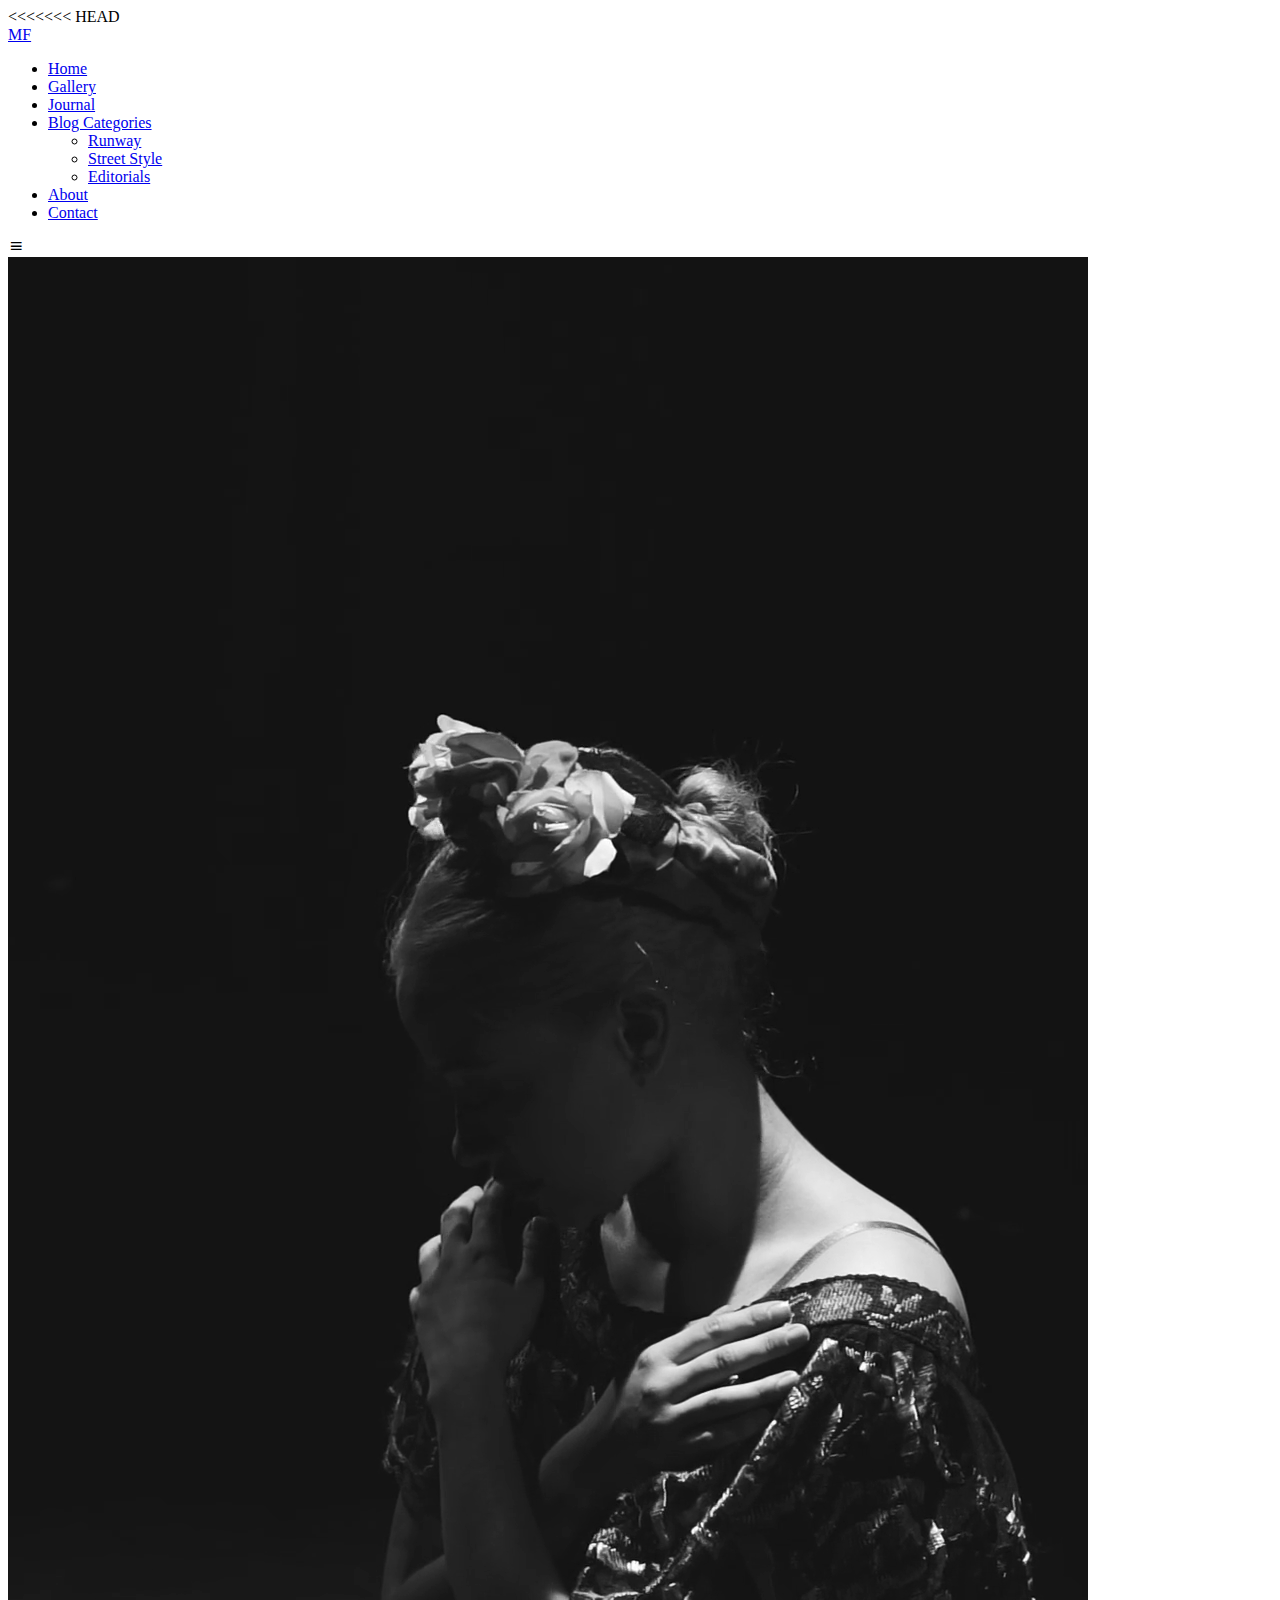
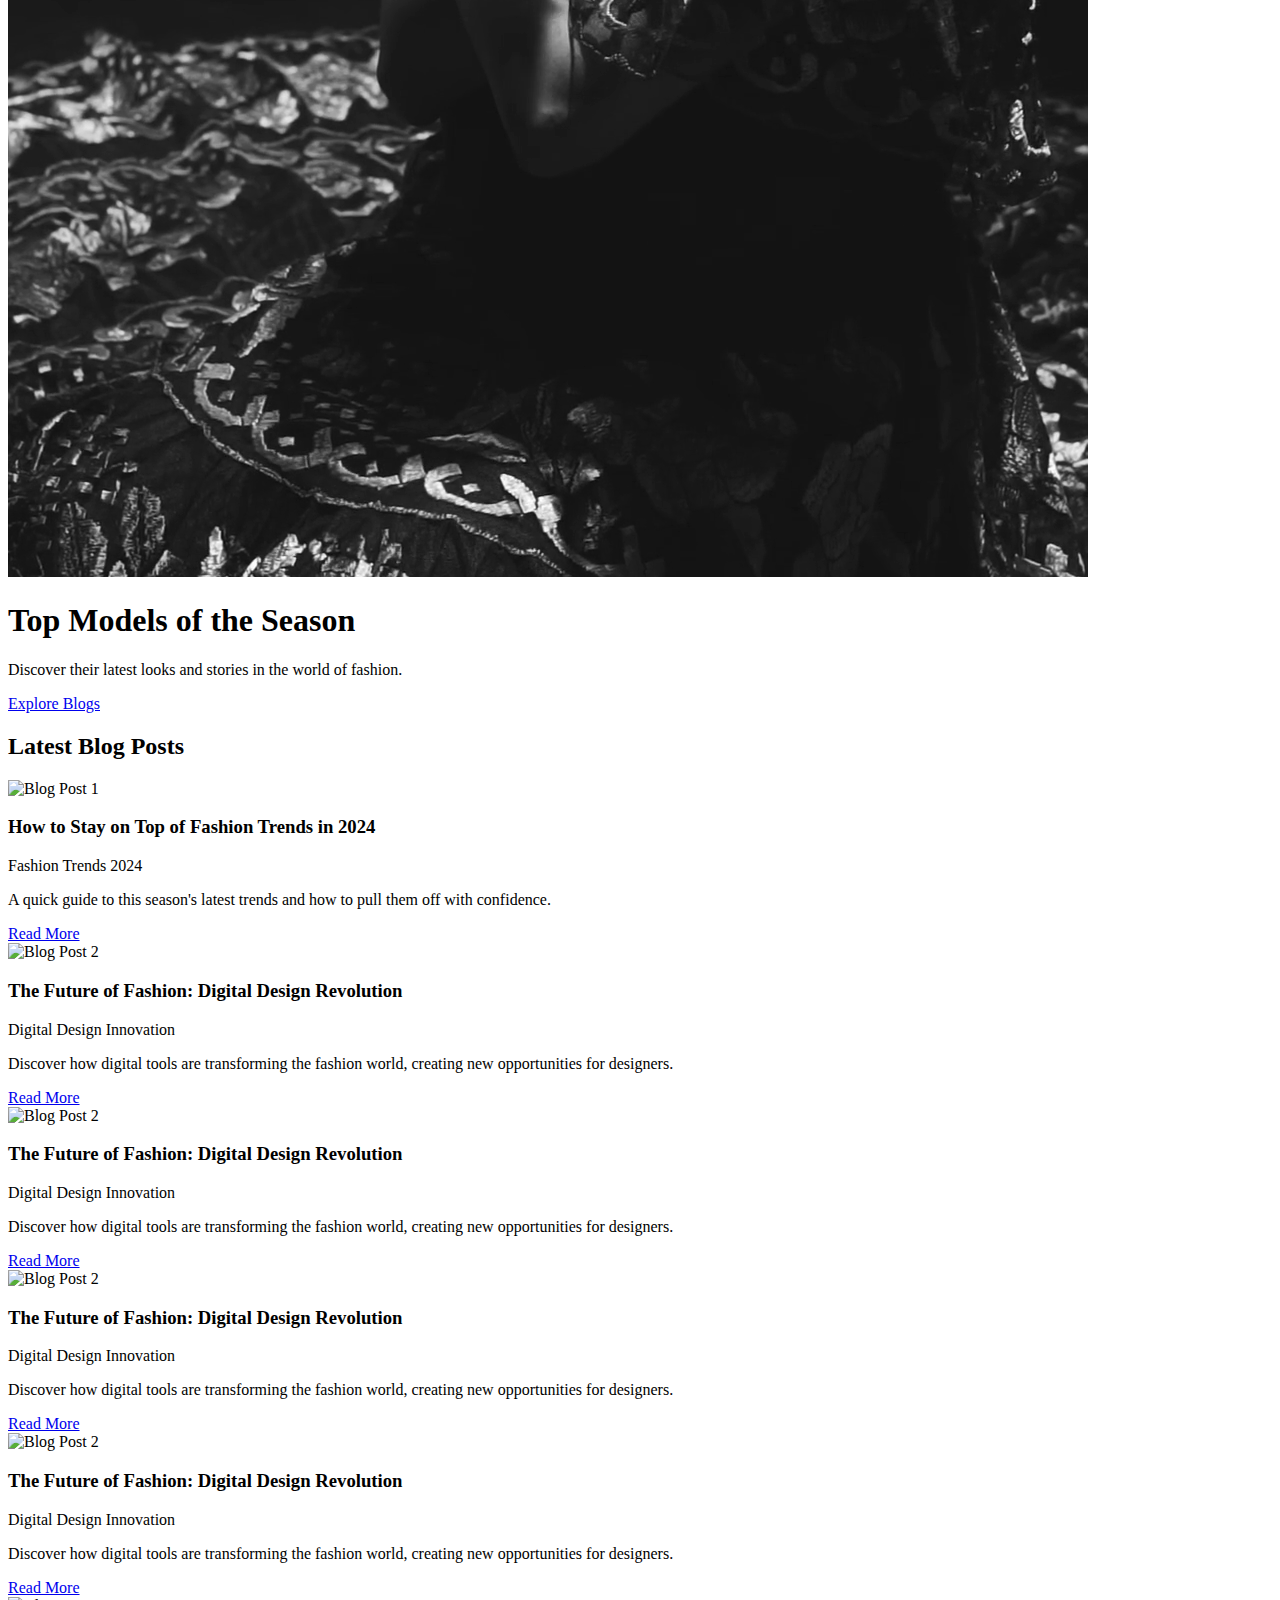
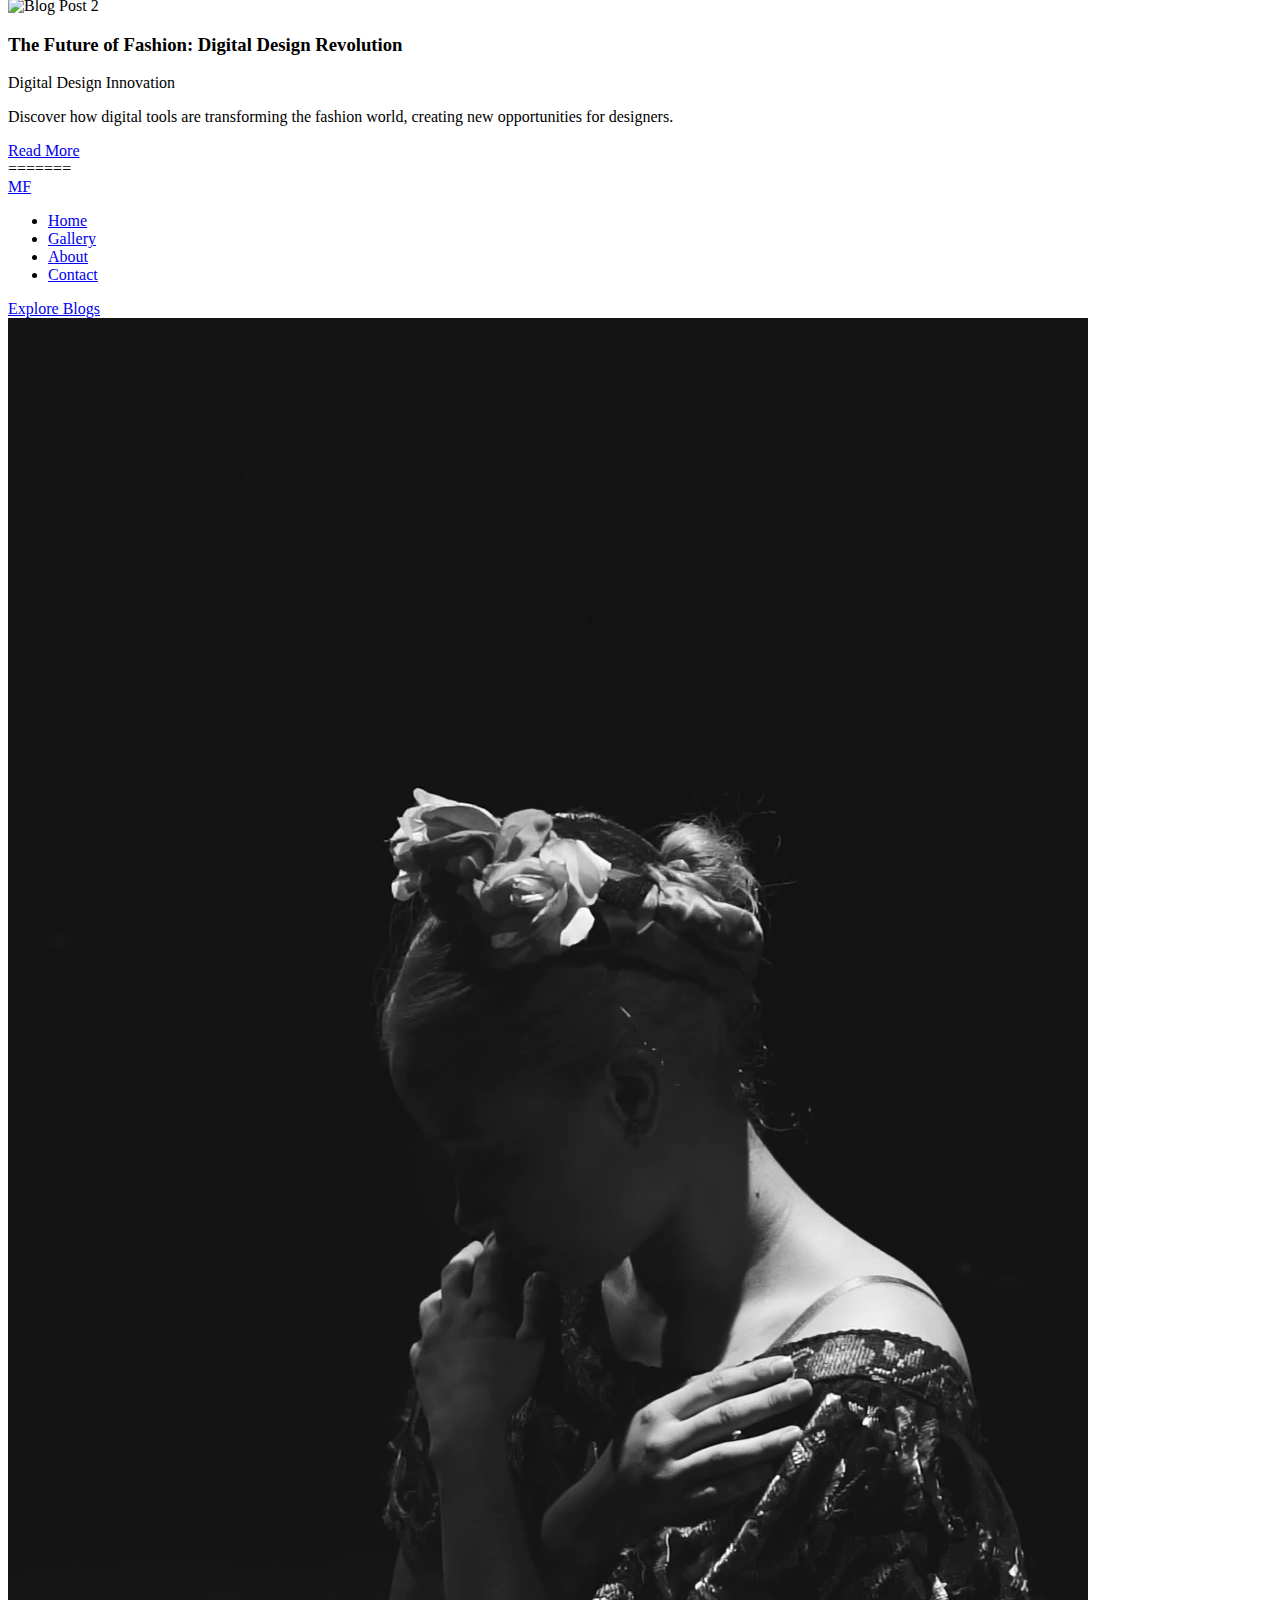
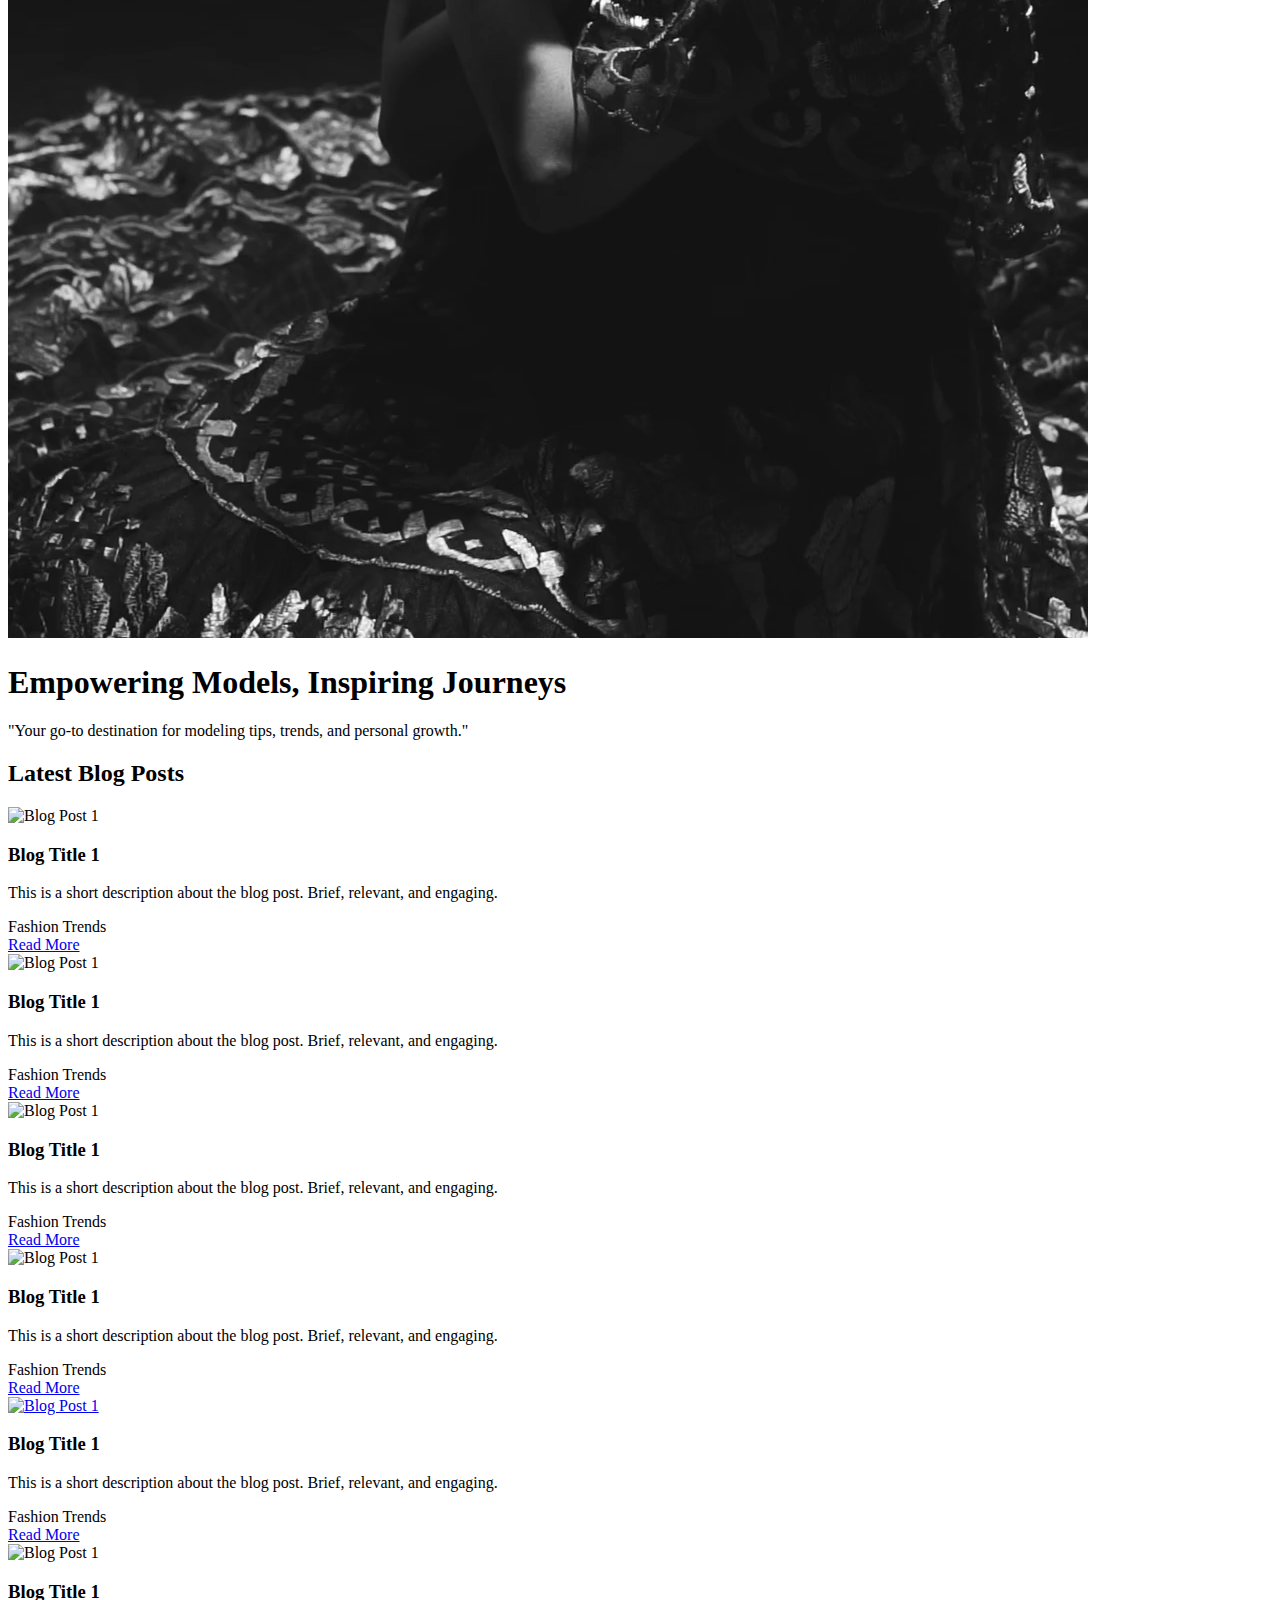
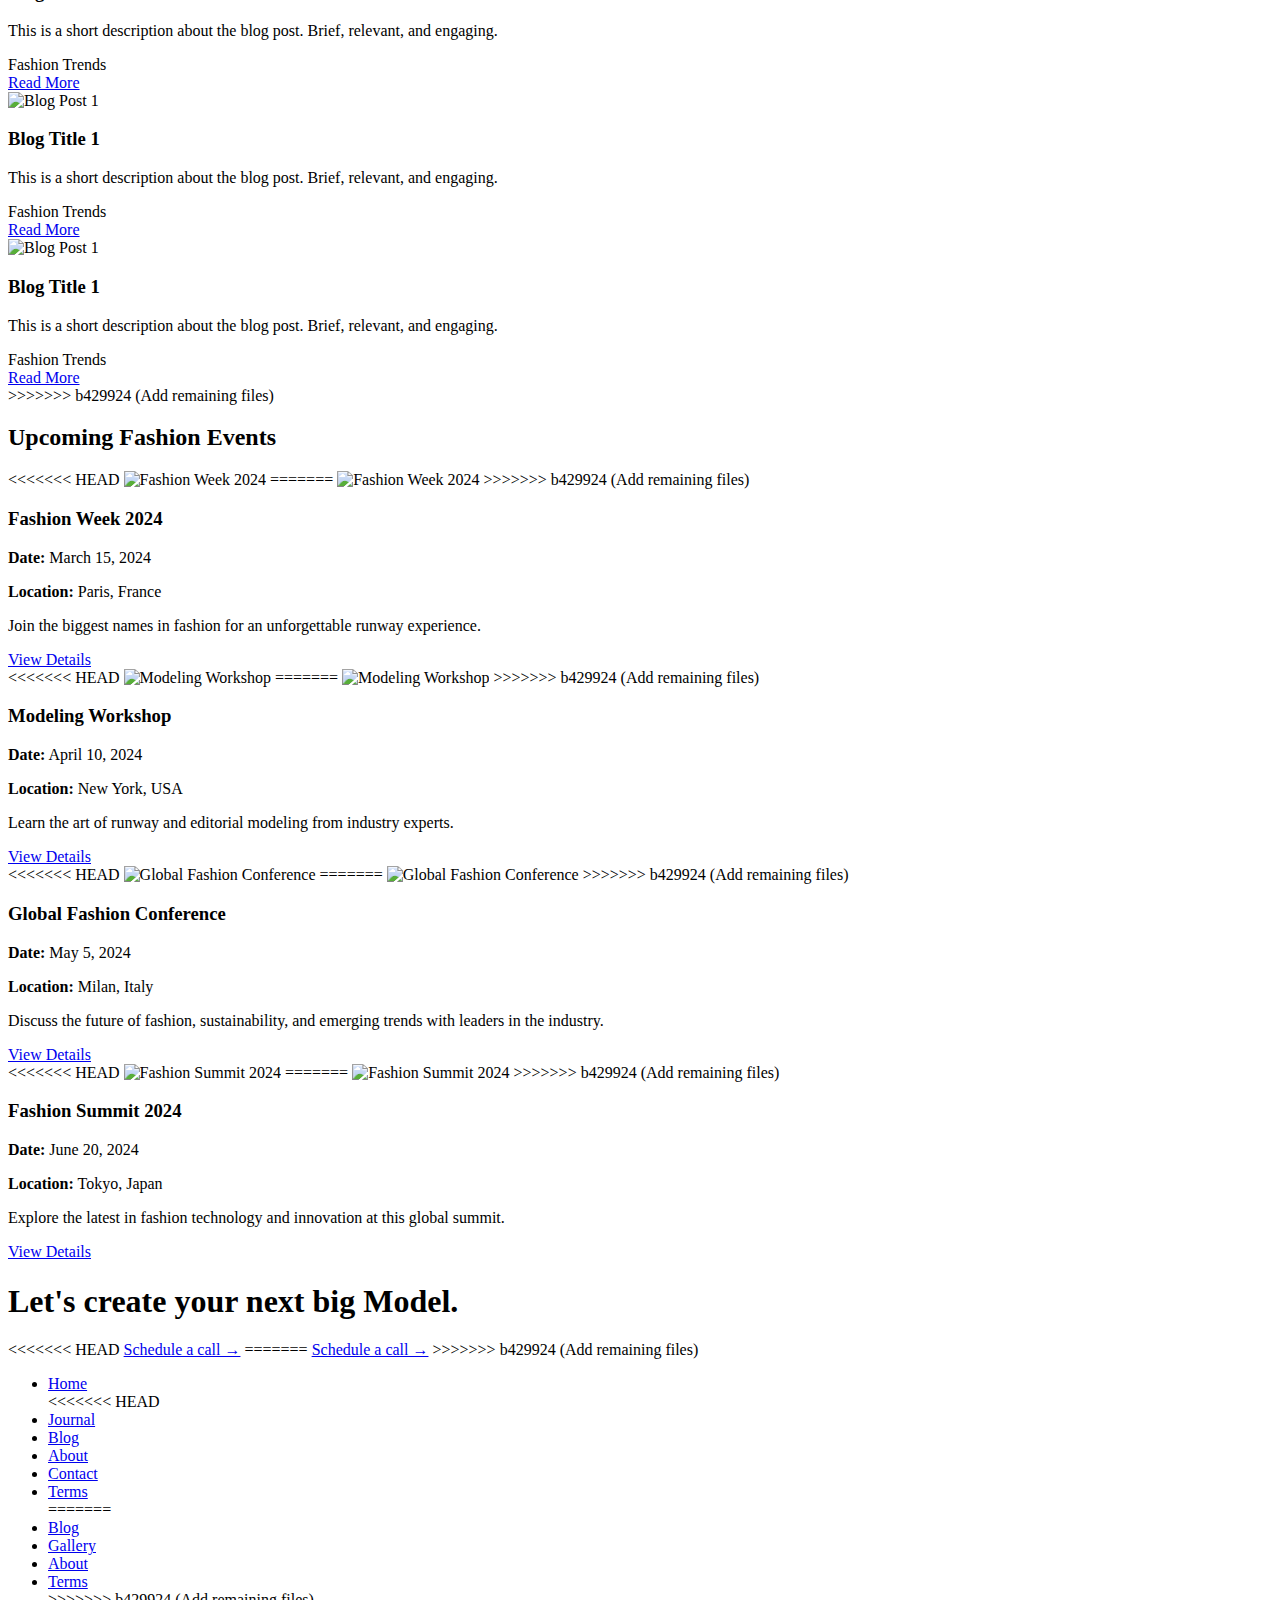
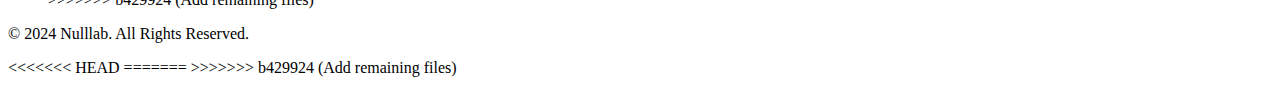
==== commit c6cf8d0c: "first" ====
--- a/index.html
+++ b/index.html
@@ -9,6 +9,133 @@
     <link href="https://fonts.googleapis.com/css2?family=Poppins:wght@400;600;700&display=swap" rel="stylesheet">
 </head>
 <body>
+<<<<<<< HEAD
+    <header>
+        <nav class="navbar">
+            <a href="#" class="logo">MF</a>
+            <ul class="nav-links">
+                <li><a href="index.html">Home</a></li>
+               
+                <li><a href="gallery.html">Gallery</a></li>
+                <li><a href="journal.html">Journal</a></li>
+                <li class="dropdown">
+                    <a href="#">Blog Categories</a>
+                    <ul class="dropdown-menu">
+                        <li><a href="runway.html">Runway</a></li>
+                        <li><a href="street-style.html">Street Style</a></li>
+                        <li><a href="editorials.html">Editorials</a></li>
+                    </ul>
+                </li> 
+                <li><a href="about.html">About</a></li>
+                <li><a href="contact.html">Contact</a></li>
+            </ul>
+            <i class='bx bx-menu' id="menu-icon"></i>
+        </nav>
+    </header>
+
+    <section class="hero-section" id="home">
+        <video class="hero-video" autoplay muted loop>
+            <source src="12048891_1080_1920_60fps.mp4" type="video/mp4">
+            Your browser does not support the video tag.
+        </video>
+        <div class="hero-content">
+            <h1>Top Models of the Season</h1>
+            <p>Discover their latest looks and stories in the world of fashion.</p>
+            <a href="#blogs" class="cta-button">Explore Blogs</a>
+        </div>
+    </section>
+
+    <section class="latest-blogs">
+        <h2>Latest Blog Posts</h2>
+    
+        <div class="blog-cards">
+            <div class="blog-card">
+                <img src="https://images.pexels.com/photos/9136162/pexels-photo-9136162.jpeg" alt="Blog Post 1">
+                <div class="blog-content">
+                    <h3>How to Stay on Top of Fashion Trends in 2024</h3>
+                    <div class="blog-tags">
+                        <span class="blog-tag">Fashion</span>
+                        <span class="blog-tag">Trends</span>
+                        <span class="blog-tag">2024</span>
+                    </div>
+                    <p class="blog-description">A quick guide to this season's latest trends and how to pull them off with confidence.</p>
+                    <a href="#" class="read-more">Read More</a>
+                </div>
+            </div>
+    
+            <div class="blog-card">
+                <img src="https://images.pexels.com/photos/9136162/pexels-photo-9136162.jpeg?auto=compress&cs=tinysrgb&w=1260&h=750&dpr=1" alt="Blog Post 2">
+                <div class="blog-content">
+                    <h3>The Future of Fashion: Digital Design Revolution</h3>
+                    <div class="blog-tags">
+                        <span class="blog-tag">Digital</span>
+                        <span class="blog-tag">Design</span>
+                        <span class="blog-tag">Innovation</span>
+                    </div>
+                    <p class="blog-description">Discover how digital tools are transforming the fashion world, creating new opportunities for designers.</p>
+                    <a href="#" class="read-more">Read More</a>
+                </div>
+            </div>
+
+            <div class="blog-card">
+                <img src="https://images.pexels.com/photos/9136162/pexels-photo-9136162.jpeg?auto=compress&cs=tinysrgb&w=1260&h=750&dpr=1" alt="Blog Post 2">
+                <div class="blog-content">
+                    <h3>The Future of Fashion: Digital Design Revolution</h3>
+                    <div class="blog-tags">
+                        <span class="blog-tag">Digital</span>
+                        <span class="blog-tag">Design</span>
+                        <span class="blog-tag">Innovation</span>
+                    </div>
+                    <p class="blog-description">Discover how digital tools are transforming the fashion world, creating new opportunities for designers.</p>
+                    <a href="#" class="read-more">Read More</a>
+                </div>
+            </div>
+
+            <div class="blog-card">
+                <img src="https://images.pexels.com/photos/9136162/pexels-photo-9136162.jpeg?auto=compress&cs=tinysrgb&w=1260&h=750&dpr=1" alt="Blog Post 2">
+                <div class="blog-content">
+                    <h3>The Future of Fashion: Digital Design Revolution</h3>
+                    <div class="blog-tags">
+                        <span class="blog-tag">Digital</span>
+                        <span class="blog-tag">Design</span>
+                        <span class="blog-tag">Innovation</span>
+                    </div>
+                    <p class="blog-description">Discover how digital tools are transforming the fashion world, creating new opportunities for designers.</p>
+                    <a href="#" class="read-more">Read More</a>
+                </div>
+            </div>
+
+            <div class="blog-card">
+                <img src="https://images.pexels.com/photos/9136162/pexels-photo-9136162.jpeg?auto=compress&cs=tinysrgb&w=1260&h=750&dpr=1" alt="Blog Post 2">
+                <div class="blog-content">
+                    <h3>The Future of Fashion: Digital Design Revolution</h3>
+                    <div class="blog-tags">
+                        <span class="blog-tag">Digital</span>
+                        <span class="blog-tag">Design</span>
+                        <span class="blog-tag">Innovation</span>
+                    </div>
+                    <p class="blog-description">Discover how digital tools are transforming the fashion world, creating new opportunities for designers.</p>
+                    <a href="#" class="read-more">Read More</a>
+                </div>
+            </div>
+
+            <div class="blog-card">
+                <img src="https://images.pexels.com/photos/9136162/pexels-photo-9136162.jpeg?auto=compress&cs=tinysrgb&w=1260&h=750&dpr=1" alt="Blog Post 2">
+                <div class="blog-content">
+                    <h3>The Future of Fashion: Digital Design Revolution</h3>
+                    <div class="blog-tags">
+                        <span class="blog-tag">Digital</span>
+                        <span class="blog-tag">Design</span>
+                        <span class="blog-tag">Innovation</span>
+                    </div>
+                    <p class="blog-description">Discover how digital tools are transforming the fashion world, creating new opportunities for designers.</p>
+                    <a href="#" class="read-more">Read More</a>
+                </div>
+            </div>
+        </div>
+    </section>
+
+=======
   <header class="header">
     <nav class="navbar">
         <a href="#" class="logo">MF</a>
@@ -133,11 +260,16 @@
           </div>
         </section>
         
+>>>>>>> b429924 (Add remaining files)
 <section class="upcoming-events" id="events">
     <h2>Upcoming Fashion Events</h2>
     <div class="events-grid">
         <div class="event-card">
+<<<<<<< HEAD
+            <img src="assets/images/event1.jpg" alt="Fashion Week 2024">
+=======
             <img src="https://images.pexels.com/photos/29129687/pexels-photo-29129687/free-photo-of-eiffel-tower-viewed-through-parisian-streets.jpeg?auto=compress&cs=tinysrgb&w=1260&h=750&dpr=1" alt="Fashion Week 2024">
+>>>>>>> b429924 (Add remaining files)
             <div class="event-content">
                 <h3>Fashion Week 2024</h3>
                 <p><strong>Date:</strong> March 15, 2024</p>
@@ -148,7 +280,11 @@
         </div>
 
         <div class="event-card">
+<<<<<<< HEAD
+            <img src="assets/images/event2.jpg" alt="Modeling Workshop">
+=======
             <img src="https://images.pexels.com/photos/29102414/pexels-photo-29102414/free-photo-of-dramatic-night-view-of-statue-of-liberty.jpeg?auto=compress&cs=tinysrgb&w=1260&h=750&dpr=1" alt="Modeling Workshop">
+>>>>>>> b429924 (Add remaining files)
             <div class="event-content">
                 <h3>Modeling Workshop</h3>
                 <p><strong>Date:</strong> April 10, 2024</p>
@@ -159,7 +295,11 @@
         </div>
 
         <div class="event-card">
+<<<<<<< HEAD
+            <img src="assets/images/event3.jpg" alt="Global Fashion Conference">
+=======
             <img src="https://images.pexels.com/photos/2064827/pexels-photo-2064827.jpeg?auto=compress&cs=tinysrgb&w=1260&h=750&dpr=1" alt="Global Fashion Conference">
+>>>>>>> b429924 (Add remaining files)
             <div class="event-content">
                 <h3>Global Fashion Conference</h3>
                 <p><strong>Date:</strong> May 5, 2024</p>
@@ -170,7 +310,11 @@
         </div>
 
         <div class="event-card">
+<<<<<<< HEAD
+            <img src="assets/images/event4.jpg" alt="Fashion Summit 2024">
+=======
             <img src="https://images.pexels.com/photos/2067048/pexels-photo-2067048.jpeg?auto=compress&cs=tinysrgb&w=1260&h=750&dpr=1" alt="Fashion Summit 2024">
+>>>>>>> b429924 (Add remaining files)
             <div class="event-content">
                 <h3>Fashion Summit 2024</h3>
                 <p><strong>Date:</strong> June 20, 2024</p>
@@ -185,21 +329,35 @@
 <footer>
     <div class="footer-card">
         <h1>Let's create your next big Model.</h1>
+<<<<<<< HEAD
+        <a href="tel:+1234567890" class="schedule-call">Schedule a call →</a>
+=======
         <a href="consultation.html" class="schedule-call">Schedule a call →</a>
+>>>>>>> b429924 (Add remaining files)
         
         <nav class="footer-nav">
             <ul>
                 <li><a href="index.html">Home</a></li>
+<<<<<<< HEAD
+                <li><a href="journal.html">Journal</a></li>
+                <li><a href="#">Blog</a></li>
+                <li><a href="about.html">About</a></li>
+                <li><a href="#">Contact</a></li>
+                <li><a href="#">Terms</a></li>
+=======
                 <li><a href="blog1.html">Blog</a></li>
                 <li><a href="gallery.html">Gallery</a></li>
                 <li><a href="about.html">About</a></li>
                 <li><a href="terms.html">Terms</a></li>
+>>>>>>> b429924 (Add remaining files)
             </ul>
         </nav>
         
         <p class="footer-credits">&copy; 2024 Nulllab. All Rights Reserved.</p>
     </div>
 </footer>
+<<<<<<< HEAD
+=======
 
 <script>
 const exploreButton = document.getElementById("exploreButton");
@@ -227,4 +385,5 @@
 
 
 </script>
-</body>+</body>
+>>>>>>> b429924 (Add remaining files)
--- a/styles.css
+++ b/styles.css
@@ -1,17 +1,28 @@
+<<<<<<< HEAD
+*{
+=======
 * {
+>>>>>>> b429924 (Add remaining files)
     margin: 0;
     padding: 0;
     box-sizing: border-box;
 }
 
+<<<<<<< HEAD
+=======
 html {
     scroll-behavior: smooth;
 }
 
+>>>>>>> b429924 (Add remaining files)
 body {
     font-family: 'Poppins', sans-serif;
     color: #fff;
     background-color: #121212;
+<<<<<<< HEAD
+    line-height: 1.6;
+    overflow-x: hidden;
+=======
 }
 
 .header {
@@ -19,6 +30,7 @@
     position: fixed;
     top: 0;
     z-index: 1000;
+>>>>>>> b429924 (Add remaining files)
 }
 
 .navbar {
@@ -27,17 +39,81 @@
     align-items: center;
     padding: 1rem 2rem;
     background-color: rgba(0, 0, 0, 0.8);
-    width: 100%;
+<<<<<<< HEAD
+    position: fixed;
+    width: 100%;
+    z-index: 1000;
+    box-shadow: 0 2px 10px rgba(0, 0, 0, 0.5);
+=======
+    width: 100%;
+>>>>>>> b429924 (Add remaining files)
 }
 
 .logo {
     font-size: 1.8rem;
+<<<<<<< HEAD
+    color: #fff;
+    font-weight: 700;
+=======
     font-weight: 700;
     color: #ffffff;
+>>>>>>> b429924 (Add remaining files)
     text-decoration: none;
 }
 
 .nav-links {
+<<<<<<< HEAD
+    display: flex;
+    list-style: none;
+    gap: 2rem;
+}
+
+.nav-links li {
+    position: relative;
+}
+
+.nav-links a {
+    text-decoration: none;
+    color: #fff;
+    font-size: 1.1rem;
+    transition: color 0.3s ease;
+}
+
+.nav-links a:hover {
+    color: #ff6b6b;
+}
+
+.dropdown-menu {
+    display: none;
+    position: absolute;
+    top: 100%;
+    left: 0;
+    background-color: #1e1e1e;
+    padding: 2rem;
+    border-radius: 0.5rem;
+}
+
+.dropdown:hover .dropdown-menu {
+    display: block;
+}
+
+.dropdown-menu li {
+    margin-bottom: 0.5rem;
+}
+
+.dropdown-menu li a {
+    color: #fff;
+    font-size: 1rem;
+    padding: 0.5rem 0;
+}
+
+.dropdown-menu li a:hover {
+    color: #ff6b6b;
+}
+
+#menu-icon {
+    display: none;
+=======
     list-style: none;
     display: flex;
     gap: 4.5rem;
@@ -85,6 +161,7 @@
     background: #ffffff;
     margin: 4px;
     transition: all 0.3s;
+>>>>>>> b429924 (Add remaining files)
 }
 
 .hero-section {
@@ -132,18 +209,142 @@
 }
 
 .cta-button:hover {
+<<<<<<< HEAD
+    background-color: #c1c1c1;
+=======
     background-color: #000000;
     color: #ffffff;
+>>>>>>> b429924 (Add remaining files)
 }
 
 .latest-blogs {
     padding: 4rem 2rem;
+<<<<<<< HEAD
+    background-color: #181818;
+=======
     background-color: #121212;
+>>>>>>> b429924 (Add remaining files)
     text-align: center;
 }
 
 .latest-blogs h2 {
     font-size: 2.5rem;
+<<<<<<< HEAD
+    margin-bottom: 2rem;
+    color: #ff6b6b;
+}
+
+.carousel {
+    display: flex;
+    overflow: hidden;
+    position: relative;
+}
+
+.carousel-track {
+    display: flex;
+    transition: transform 0.5s ease-in-out;
+}
+
+.carousel-card {
+    min-width: 300px;
+    margin-right: 1.5rem;
+    background-color: #242424;
+    border-radius: 1rem;
+    overflow: hidden;
+}
+
+.carousel-card img {
+    width: 100%;
+    height: 200px;
+    object-fit: cover;
+}
+
+.carousel-content {
+    padding: 1rem;
+}
+
+.carousel-content h3 {
+    font-size: 1.4rem;
+    margin-bottom: 0.8rem;
+}
+
+.carousel-content p {
+    font-size: 1rem;
+    margin-bottom: 1rem;
+    color: #aaa;
+}
+
+.read-more {
+    text-decoration: none;
+    color: #ff6b6b;
+    font-weight: 600;
+    transition: color 0.3s ease;
+}
+
+.read-more:hover {
+    color: #ff4b4b;
+}
+
+.carousel-button {
+    position: absolute;
+    top: 50%;
+    transform: translateY(-50%);
+    background-color: rgba(0, 0, 0, 0.5);
+    color: #fff;
+    border: none;
+    padding: 0.8rem;
+    cursor: pointer;
+    z-index: 100;
+    transition: background-color 0.3s ease;
+}
+
+.carousel-button:hover {
+    background-color: rgba(255, 107, 107, 0.8);
+}
+
+.carousel-button.left {
+    left: 0;
+}
+
+.carousel-button.right {
+    right: 0;
+}
+
+.latest-blogs {
+    padding: 4rem 2rem;
+    background-color: #1c1c1c;
+    text-align: center;
+}
+
+.latest-blogs h2 {
+    font-size: 2.5rem;
+    margin-bottom: 3rem;
+    color: #f1f1f1;
+    text-align: center;
+}
+
+.blog-cards {
+    display: grid;
+    grid-template-columns: repeat(auto-fit, minmax(300px, 1fr));
+    gap: 2rem;
+    justify-content: space-around;
+    padding: 0 2rem;
+}
+
+.blog-card {
+    display: flex;
+    flex-direction: column;
+    background-color: #2a2a2a;
+    border-radius: 1.5rem;
+    box-shadow: 0px 10px 20px rgba(0, 0, 0, 0.4);
+    transition: transform 0.3s ease;
+    overflow: hidden;
+    position: relative;
+}
+
+.blog-card:hover {
+    transform: translateY(-10px);
+=======
     margin-bottom: 40px;
     color: #f1f1f1;
 }
@@ -168,13 +369,20 @@
 .blog-card:hover {
     transform: translateY(-4px);
     box-shadow: 0 8px 16px rgba(0, 0, 0, 0.4); 
+>>>>>>> b429924 (Add remaining files)
 }
 
 .blog-card img {
     width: 100%;
+<<<<<<< HEAD
+    height: 200px;
+    object-fit: cover;
+    border-bottom: 1px solid #444;
+=======
     height: 500px;
     object-fit: cover; 
     border-radius: 10px 10px 0 0;
+>>>>>>> b429924 (Add remaining files)
 }
 
 .blog-content {
@@ -182,16 +390,27 @@
     display: flex;
     flex-direction: column;
     justify-content: space-between;
+<<<<<<< HEAD
+=======
     color: #f1f1f1; 
+>>>>>>> b429924 (Add remaining files)
 }
 
 .blog-content h3 {
     font-size: 1.5rem;
+<<<<<<< HEAD
+    color: #f1f1f1;
+=======
+>>>>>>> b429924 (Add remaining files)
     margin-bottom: 0.8rem;
     font-weight: 600;
     line-height: 1.3;
 }
 
+<<<<<<< HEAD
+.blog-tags {
+    display: flex;
+=======
 .blog-description {
     color: #ccc;
     margin-bottom: 1rem;
@@ -200,16 +419,31 @@
 .tags {
     display: flex;
     flex-wrap: wrap;
+>>>>>>> b429924 (Add remaining files)
     gap: 0.5rem;
     margin: 1rem 0;
 }
 
+<<<<<<< HEAD
+.blog-tag {
+    background-color: #444;
+    border-radius: 20px;
+    padding: 0.4rem 0.8rem;
+    font-size: 0.8rem;
+    color: #ddd;
+}
+
+.blog-description {
+    color: #ccc;
+    margin-bottom: 1rem;
+=======
 .tag {
     background-color: #444;
     border-radius: 20px; 
     padding: 0.4rem 0.8rem;
     font-size: 0.8rem;
     color: #ddd; 
+>>>>>>> b429924 (Add remaining files)
 }
 
 .read-more {
@@ -221,6 +455,17 @@
     border-radius: 50px;
     text-decoration: none;
     font-weight: 600;
+<<<<<<< HEAD
+    transition: background-color 0.3s ease;
+    align-self: flex-start;
+}
+
+.read-more:hover {
+    background-color: #111;
+    color: #fff;
+}
+
+=======
     transition: background-color 0.3s ease, color 0.3s ease;
     align-self: flex-start;
     margin-top: auto;
@@ -258,6 +503,7 @@
 }
 
 
+>>>>>>> b429924 (Add remaining files)
 .upcoming-events {
     background-color: #111;
     padding: 60px 20px;
@@ -316,6 +562,13 @@
     font-size: 16px;
 }
 
+<<<<<<< HEAD
+.event-details:hover {
+    text-decoration: underline;
+}
+
+=======
+>>>>>>> b429924 (Add remaining files)
 .button {
     display: inline-block;
     margin-top: 10px;
@@ -326,7 +579,11 @@
     border-radius: 20px;
     text-align: center;
     text-decoration: none;
+<<<<<<< HEAD
+    font-size: 16px; 
+=======
     font-size: 16px;
+>>>>>>> b429924 (Add remaining files)
     transition: background-color 0.3s ease, transform 0.3s ease;
 }
 
@@ -382,7 +639,11 @@
     list-style: none;
     display: flex;
     justify-content: center;
+<<<<<<< HEAD
+    gap: 15px;
+=======
     gap: 40px;
+>>>>>>> b429924 (Add remaining files)
     margin-bottom: 20px;
 }
 
@@ -448,6 +709,9 @@
     .blog-cards {
             grid-template-columns: repeat(3, 1fr);
         }
+<<<<<<< HEAD
+
+=======
     .nav-links {
         display: none;
         flex-direction: column;
@@ -467,6 +731,7 @@
     .menu-toggle {
         display: flex;
     }
+>>>>>>> b429924 (Add remaining files)
 }
 
 
@@ -474,4 +739,11 @@
     .blog-cards {
         grid-template-columns: repeat(3, 1fr);
     }
-}+<<<<<<< HEAD
+}
+
+
+
+=======
+}
+>>>>>>> b429924 (Add remaining files)
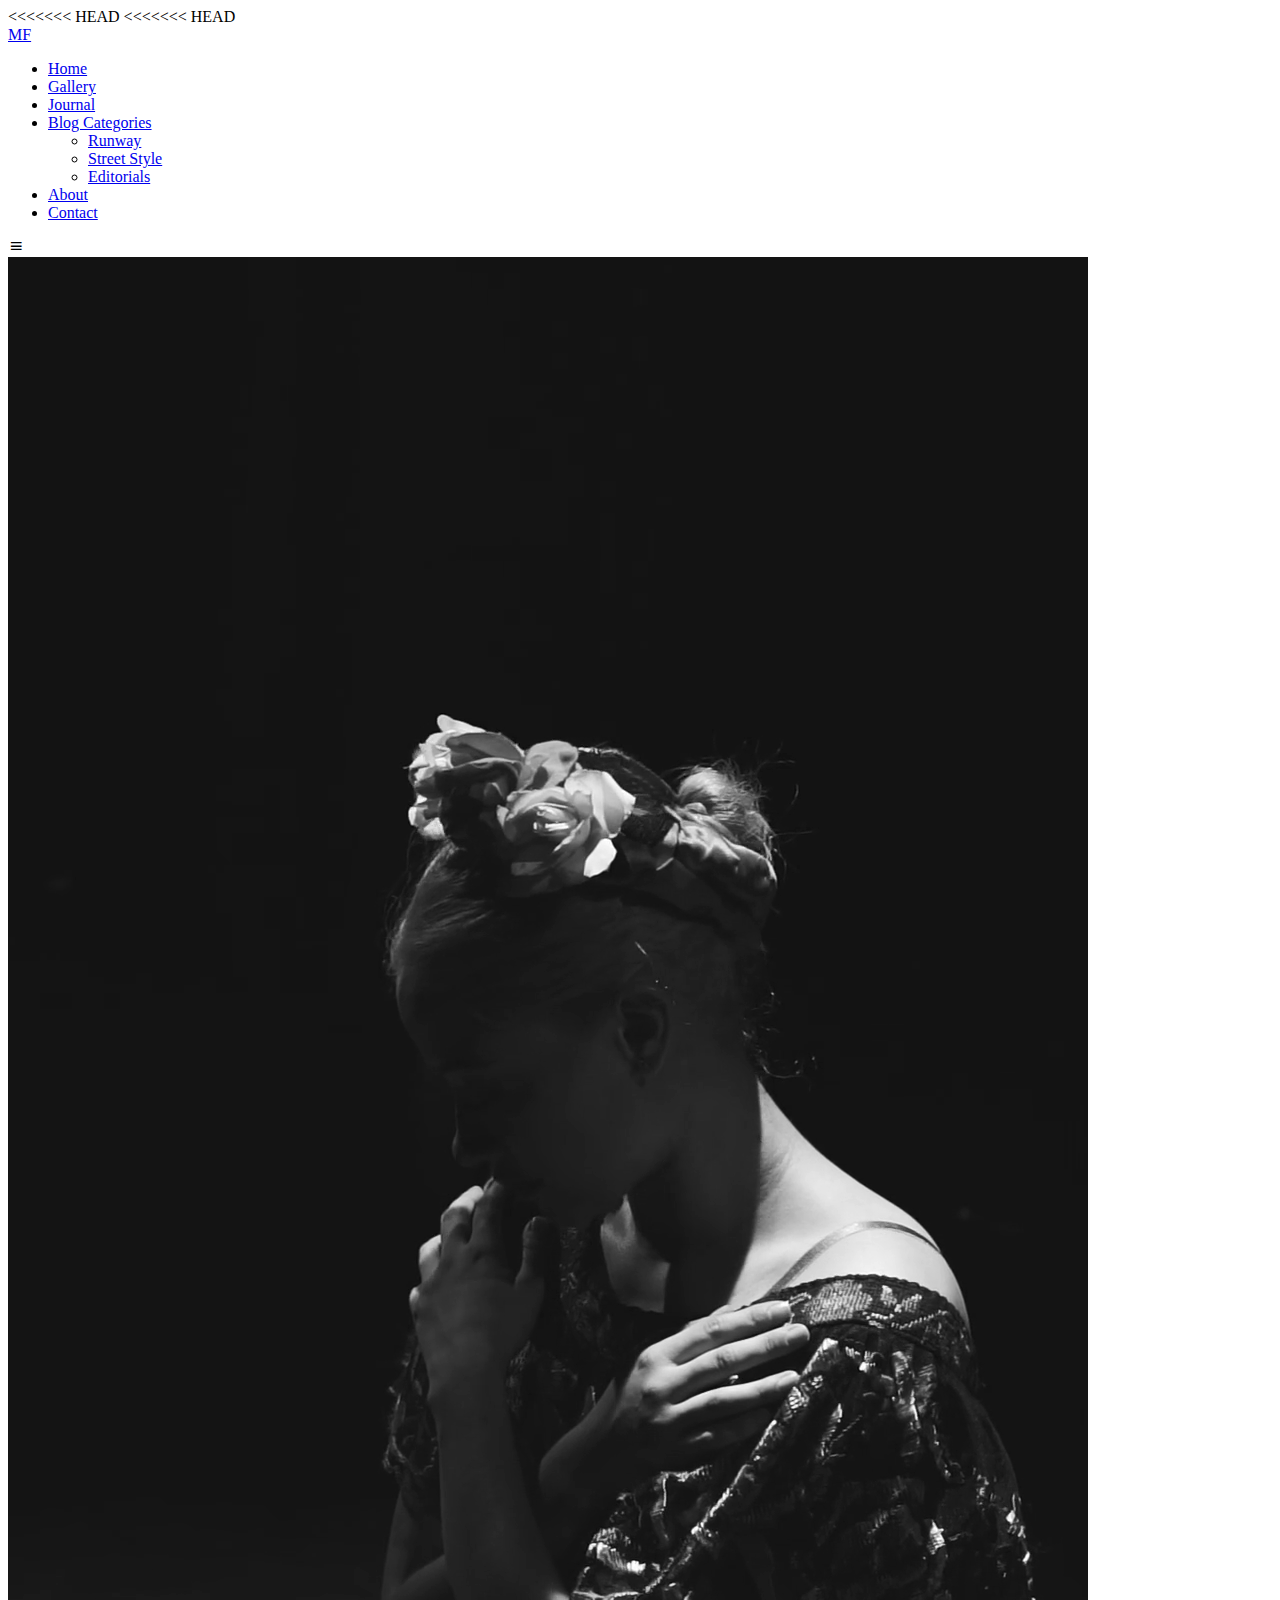
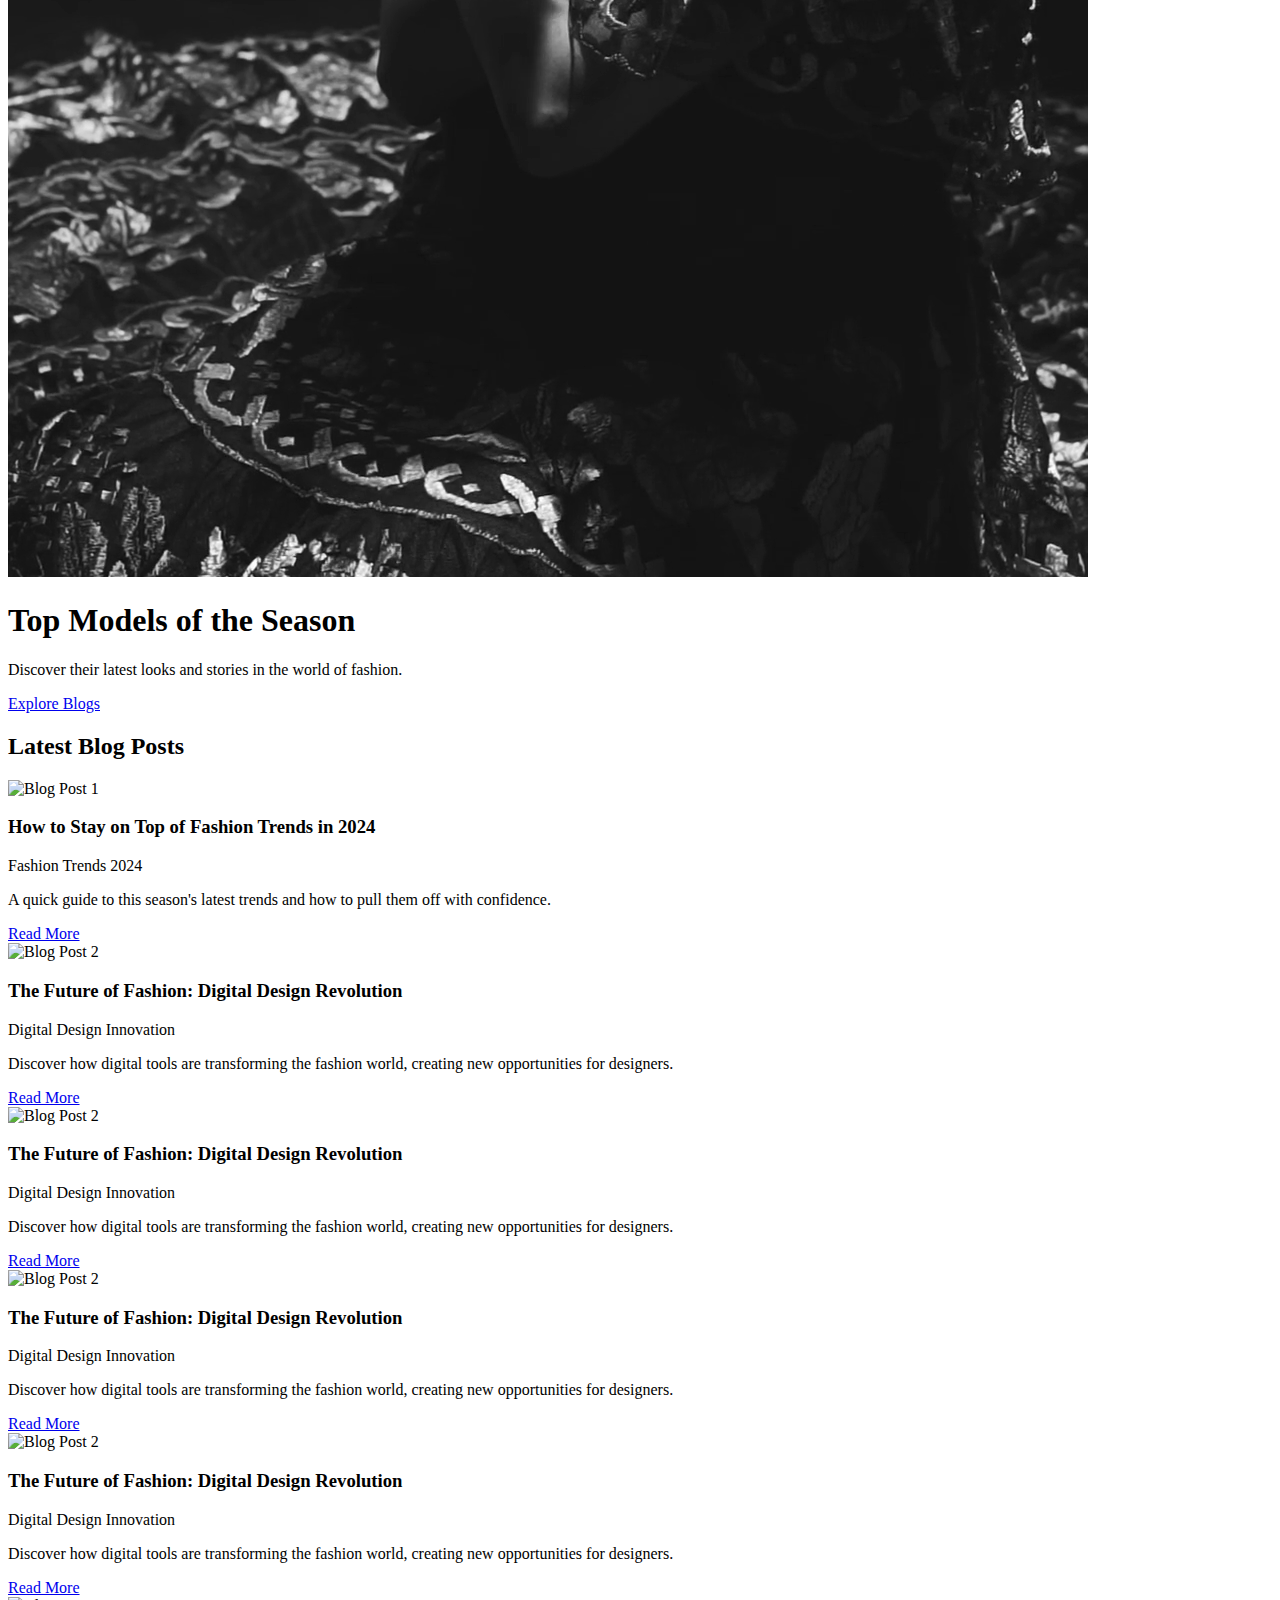
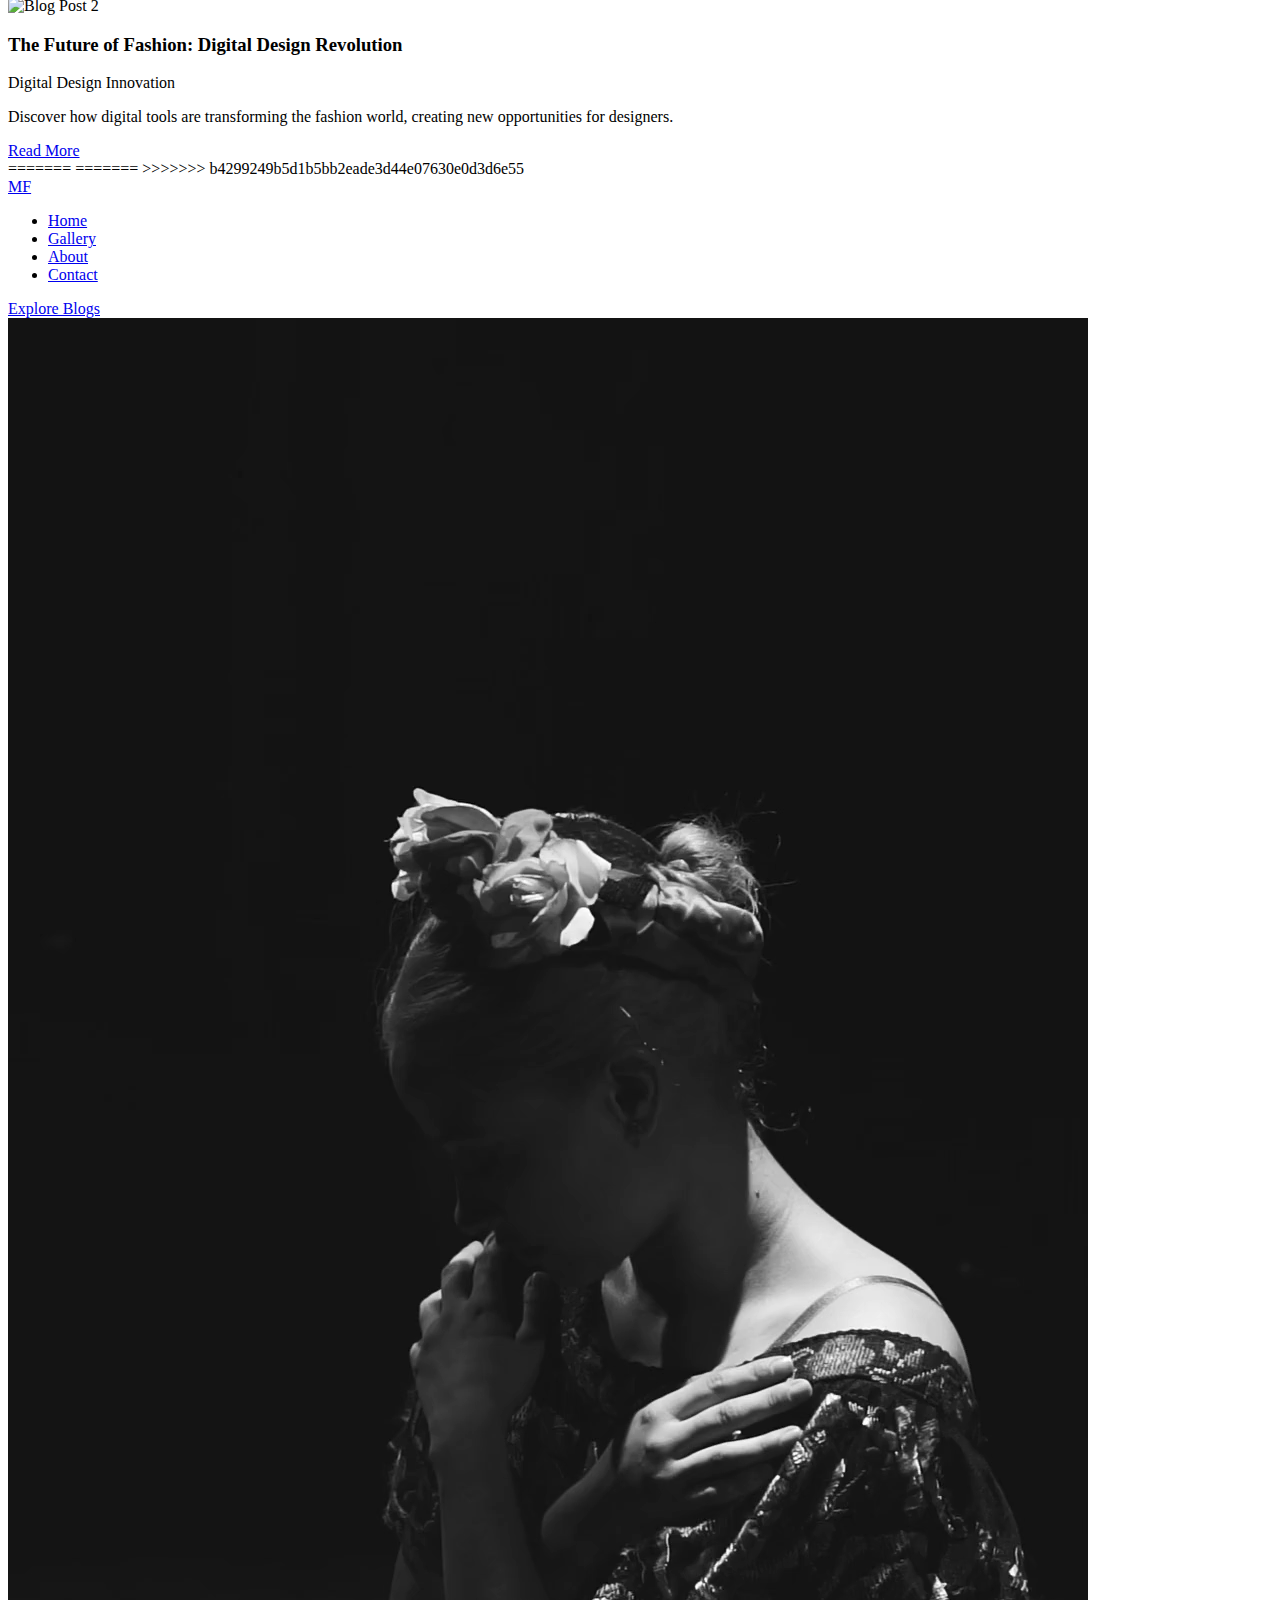
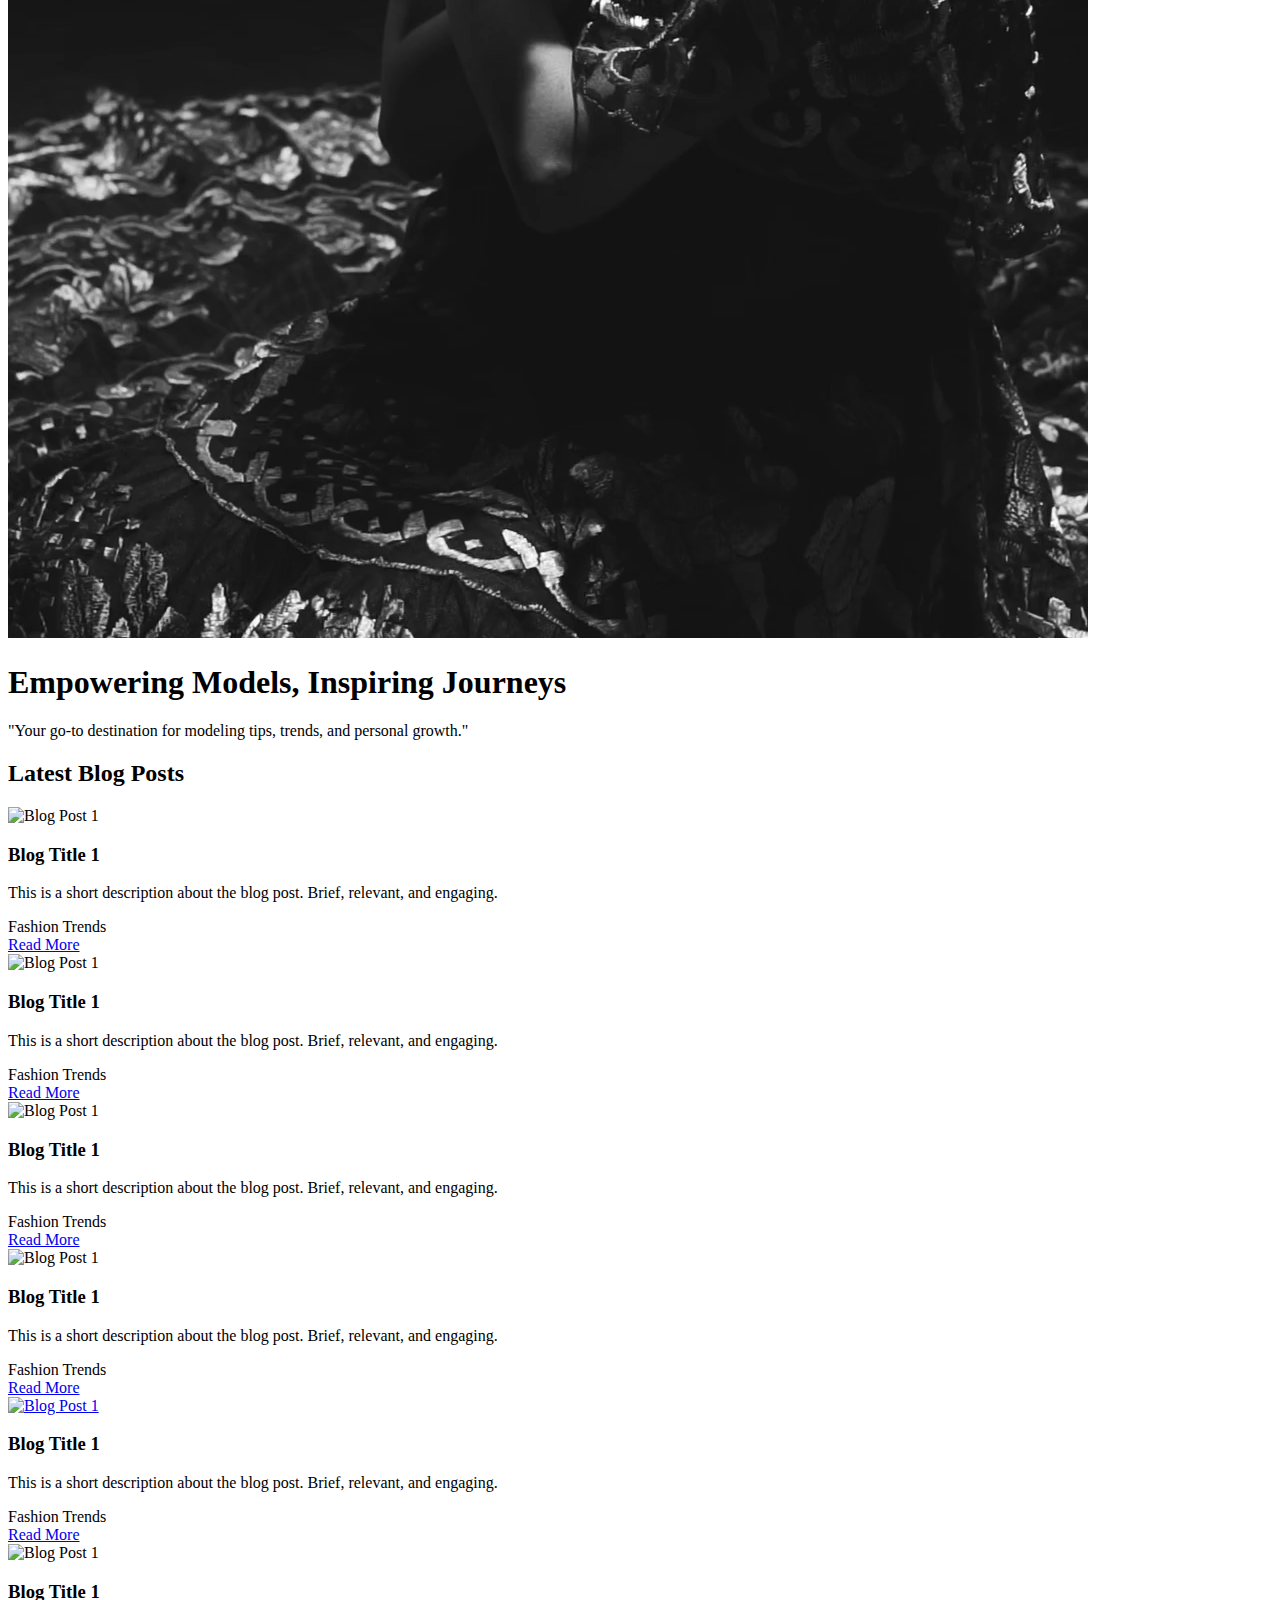
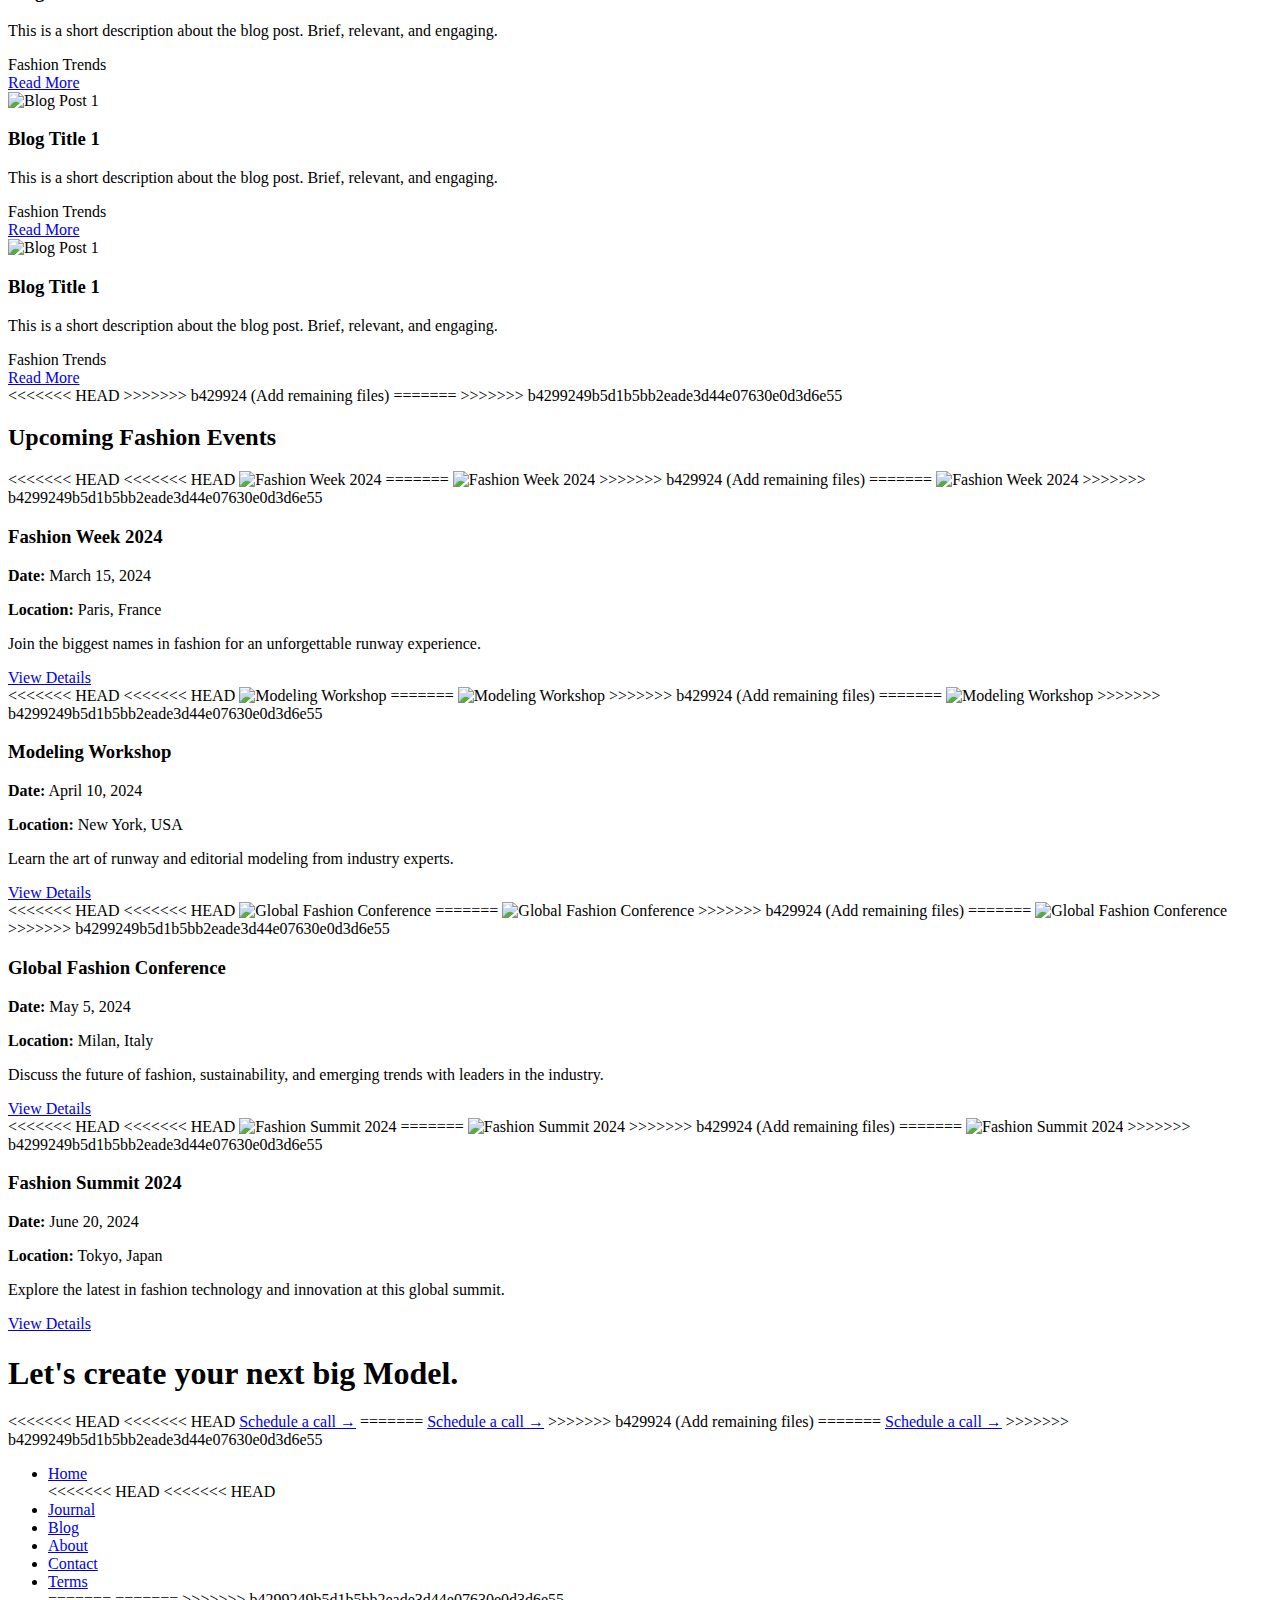
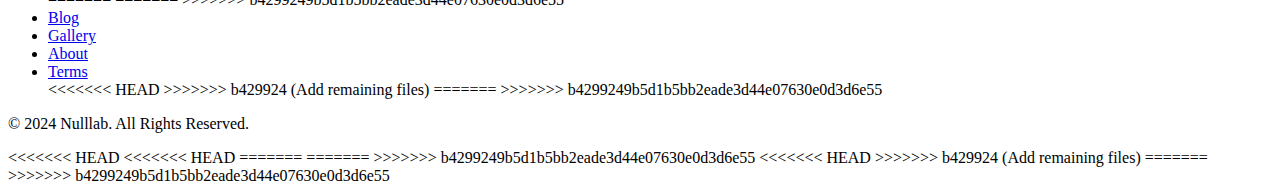
==== commit ea1b549d: "Merge branch 'main' of https://github.com/Goodguydante/magnificent-fashions" ====
--- a/index.html
+++ b/index.html
@@ -9,6 +9,7 @@
     <link href="https://fonts.googleapis.com/css2?family=Poppins:wght@400;600;700&display=swap" rel="stylesheet">
 </head>
 <body>
+<<<<<<< HEAD
 <<<<<<< HEAD
     <header>
         <nav class="navbar">
@@ -136,6 +137,8 @@
     </section>
 
 =======
+=======
+>>>>>>> b4299249b5d1b5bb2eade3d44e07630e0d3d6e55
   <header class="header">
     <nav class="navbar">
         <a href="#" class="logo">MF</a>
@@ -260,16 +263,23 @@
           </div>
         </section>
         
->>>>>>> b429924 (Add remaining files)
+<<<<<<< HEAD
+>>>>>>> b429924 (Add remaining files)
+=======
+>>>>>>> b4299249b5d1b5bb2eade3d44e07630e0d3d6e55
 <section class="upcoming-events" id="events">
     <h2>Upcoming Fashion Events</h2>
     <div class="events-grid">
         <div class="event-card">
 <<<<<<< HEAD
+<<<<<<< HEAD
             <img src="assets/images/event1.jpg" alt="Fashion Week 2024">
 =======
             <img src="https://images.pexels.com/photos/29129687/pexels-photo-29129687/free-photo-of-eiffel-tower-viewed-through-parisian-streets.jpeg?auto=compress&cs=tinysrgb&w=1260&h=750&dpr=1" alt="Fashion Week 2024">
 >>>>>>> b429924 (Add remaining files)
+=======
+            <img src="https://images.pexels.com/photos/29129687/pexels-photo-29129687/free-photo-of-eiffel-tower-viewed-through-parisian-streets.jpeg?auto=compress&cs=tinysrgb&w=1260&h=750&dpr=1" alt="Fashion Week 2024">
+>>>>>>> b4299249b5d1b5bb2eade3d44e07630e0d3d6e55
             <div class="event-content">
                 <h3>Fashion Week 2024</h3>
                 <p><strong>Date:</strong> March 15, 2024</p>
@@ -281,10 +291,14 @@
 
         <div class="event-card">
 <<<<<<< HEAD
+<<<<<<< HEAD
             <img src="assets/images/event2.jpg" alt="Modeling Workshop">
 =======
             <img src="https://images.pexels.com/photos/29102414/pexels-photo-29102414/free-photo-of-dramatic-night-view-of-statue-of-liberty.jpeg?auto=compress&cs=tinysrgb&w=1260&h=750&dpr=1" alt="Modeling Workshop">
 >>>>>>> b429924 (Add remaining files)
+=======
+            <img src="https://images.pexels.com/photos/29102414/pexels-photo-29102414/free-photo-of-dramatic-night-view-of-statue-of-liberty.jpeg?auto=compress&cs=tinysrgb&w=1260&h=750&dpr=1" alt="Modeling Workshop">
+>>>>>>> b4299249b5d1b5bb2eade3d44e07630e0d3d6e55
             <div class="event-content">
                 <h3>Modeling Workshop</h3>
                 <p><strong>Date:</strong> April 10, 2024</p>
@@ -296,10 +310,14 @@
 
         <div class="event-card">
 <<<<<<< HEAD
+<<<<<<< HEAD
             <img src="assets/images/event3.jpg" alt="Global Fashion Conference">
 =======
             <img src="https://images.pexels.com/photos/2064827/pexels-photo-2064827.jpeg?auto=compress&cs=tinysrgb&w=1260&h=750&dpr=1" alt="Global Fashion Conference">
 >>>>>>> b429924 (Add remaining files)
+=======
+            <img src="https://images.pexels.com/photos/2064827/pexels-photo-2064827.jpeg?auto=compress&cs=tinysrgb&w=1260&h=750&dpr=1" alt="Global Fashion Conference">
+>>>>>>> b4299249b5d1b5bb2eade3d44e07630e0d3d6e55
             <div class="event-content">
                 <h3>Global Fashion Conference</h3>
                 <p><strong>Date:</strong> May 5, 2024</p>
@@ -311,10 +329,14 @@
 
         <div class="event-card">
 <<<<<<< HEAD
+<<<<<<< HEAD
             <img src="assets/images/event4.jpg" alt="Fashion Summit 2024">
 =======
             <img src="https://images.pexels.com/photos/2067048/pexels-photo-2067048.jpeg?auto=compress&cs=tinysrgb&w=1260&h=750&dpr=1" alt="Fashion Summit 2024">
 >>>>>>> b429924 (Add remaining files)
+=======
+            <img src="https://images.pexels.com/photos/2067048/pexels-photo-2067048.jpeg?auto=compress&cs=tinysrgb&w=1260&h=750&dpr=1" alt="Fashion Summit 2024">
+>>>>>>> b4299249b5d1b5bb2eade3d44e07630e0d3d6e55
             <div class="event-content">
                 <h3>Fashion Summit 2024</h3>
                 <p><strong>Date:</strong> June 20, 2024</p>
@@ -330,14 +352,19 @@
     <div class="footer-card">
         <h1>Let's create your next big Model.</h1>
 <<<<<<< HEAD
+<<<<<<< HEAD
         <a href="tel:+1234567890" class="schedule-call">Schedule a call →</a>
 =======
         <a href="consultation.html" class="schedule-call">Schedule a call →</a>
 >>>>>>> b429924 (Add remaining files)
+=======
+        <a href="consultation.html" class="schedule-call">Schedule a call →</a>
+>>>>>>> b4299249b5d1b5bb2eade3d44e07630e0d3d6e55
         
         <nav class="footer-nav">
             <ul>
                 <li><a href="index.html">Home</a></li>
+<<<<<<< HEAD
 <<<<<<< HEAD
                 <li><a href="journal.html">Journal</a></li>
                 <li><a href="#">Blog</a></li>
@@ -345,11 +372,16 @@
                 <li><a href="#">Contact</a></li>
                 <li><a href="#">Terms</a></li>
 =======
+=======
+>>>>>>> b4299249b5d1b5bb2eade3d44e07630e0d3d6e55
                 <li><a href="blog1.html">Blog</a></li>
                 <li><a href="gallery.html">Gallery</a></li>
                 <li><a href="about.html">About</a></li>
                 <li><a href="terms.html">Terms</a></li>
->>>>>>> b429924 (Add remaining files)
+<<<<<<< HEAD
+>>>>>>> b429924 (Add remaining files)
+=======
+>>>>>>> b4299249b5d1b5bb2eade3d44e07630e0d3d6e55
             </ul>
         </nav>
         
@@ -357,7 +389,10 @@
     </div>
 </footer>
 <<<<<<< HEAD
-=======
+<<<<<<< HEAD
+=======
+=======
+>>>>>>> b4299249b5d1b5bb2eade3d44e07630e0d3d6e55
 
 <script>
 const exploreButton = document.getElementById("exploreButton");
@@ -385,5 +420,9 @@
 
 
 </script>
+<<<<<<< HEAD
 </body>
 >>>>>>> b429924 (Add remaining files)
+=======
+</body>
+>>>>>>> b4299249b5d1b5bb2eade3d44e07630e0d3d6e55
--- a/styles.css
+++ b/styles.css
@@ -1,28 +1,41 @@
+<<<<<<< HEAD
 <<<<<<< HEAD
 *{
 =======
 * {
 >>>>>>> b429924 (Add remaining files)
+=======
+* {
+>>>>>>> b4299249b5d1b5bb2eade3d44e07630e0d3d6e55
     margin: 0;
     padding: 0;
     box-sizing: border-box;
 }
 
 <<<<<<< HEAD
-=======
+<<<<<<< HEAD
+=======
+=======
+>>>>>>> b4299249b5d1b5bb2eade3d44e07630e0d3d6e55
 html {
     scroll-behavior: smooth;
 }
 
->>>>>>> b429924 (Add remaining files)
+<<<<<<< HEAD
+>>>>>>> b429924 (Add remaining files)
+=======
+>>>>>>> b4299249b5d1b5bb2eade3d44e07630e0d3d6e55
 body {
     font-family: 'Poppins', sans-serif;
     color: #fff;
     background-color: #121212;
 <<<<<<< HEAD
+<<<<<<< HEAD
     line-height: 1.6;
     overflow-x: hidden;
 =======
+=======
+>>>>>>> b4299249b5d1b5bb2eade3d44e07630e0d3d6e55
 }
 
 .header {
@@ -30,7 +43,10 @@
     position: fixed;
     top: 0;
     z-index: 1000;
->>>>>>> b429924 (Add remaining files)
+<<<<<<< HEAD
+>>>>>>> b429924 (Add remaining files)
+=======
+>>>>>>> b4299249b5d1b5bb2eade3d44e07630e0d3d6e55
 }
 
 .navbar {
@@ -40,6 +56,7 @@
     padding: 1rem 2rem;
     background-color: rgba(0, 0, 0, 0.8);
 <<<<<<< HEAD
+<<<<<<< HEAD
     position: fixed;
     width: 100%;
     z-index: 1000;
@@ -47,21 +64,30 @@
 =======
     width: 100%;
 >>>>>>> b429924 (Add remaining files)
+=======
+    width: 100%;
+>>>>>>> b4299249b5d1b5bb2eade3d44e07630e0d3d6e55
 }
 
 .logo {
     font-size: 1.8rem;
 <<<<<<< HEAD
+<<<<<<< HEAD
     color: #fff;
     font-weight: 700;
 =======
     font-weight: 700;
     color: #ffffff;
 >>>>>>> b429924 (Add remaining files)
+=======
+    font-weight: 700;
+    color: #ffffff;
+>>>>>>> b4299249b5d1b5bb2eade3d44e07630e0d3d6e55
     text-decoration: none;
 }
 
 .nav-links {
+<<<<<<< HEAD
 <<<<<<< HEAD
     display: flex;
     list-style: none;
@@ -114,6 +140,8 @@
 #menu-icon {
     display: none;
 =======
+=======
+>>>>>>> b4299249b5d1b5bb2eade3d44e07630e0d3d6e55
     list-style: none;
     display: flex;
     gap: 4.5rem;
@@ -161,7 +189,10 @@
     background: #ffffff;
     margin: 4px;
     transition: all 0.3s;
->>>>>>> b429924 (Add remaining files)
+<<<<<<< HEAD
+>>>>>>> b429924 (Add remaining files)
+=======
+>>>>>>> b4299249b5d1b5bb2eade3d44e07630e0d3d6e55
 }
 
 .hero-section {
@@ -210,25 +241,35 @@
 
 .cta-button:hover {
 <<<<<<< HEAD
+<<<<<<< HEAD
     background-color: #c1c1c1;
 =======
     background-color: #000000;
     color: #ffffff;
 >>>>>>> b429924 (Add remaining files)
+=======
+    background-color: #000000;
+    color: #ffffff;
+>>>>>>> b4299249b5d1b5bb2eade3d44e07630e0d3d6e55
 }
 
 .latest-blogs {
     padding: 4rem 2rem;
 <<<<<<< HEAD
+<<<<<<< HEAD
     background-color: #181818;
 =======
     background-color: #121212;
 >>>>>>> b429924 (Add remaining files)
+=======
+    background-color: #121212;
+>>>>>>> b4299249b5d1b5bb2eade3d44e07630e0d3d6e55
     text-align: center;
 }
 
 .latest-blogs h2 {
     font-size: 2.5rem;
+<<<<<<< HEAD
 <<<<<<< HEAD
     margin-bottom: 2rem;
     color: #ff6b6b;
@@ -345,6 +386,8 @@
 .blog-card:hover {
     transform: translateY(-10px);
 =======
+=======
+>>>>>>> b4299249b5d1b5bb2eade3d44e07630e0d3d6e55
     margin-bottom: 40px;
     color: #f1f1f1;
 }
@@ -369,11 +412,15 @@
 .blog-card:hover {
     transform: translateY(-4px);
     box-shadow: 0 8px 16px rgba(0, 0, 0, 0.4); 
->>>>>>> b429924 (Add remaining files)
+<<<<<<< HEAD
+>>>>>>> b429924 (Add remaining files)
+=======
+>>>>>>> b4299249b5d1b5bb2eade3d44e07630e0d3d6e55
 }
 
 .blog-card img {
     width: 100%;
+<<<<<<< HEAD
 <<<<<<< HEAD
     height: 200px;
     object-fit: cover;
@@ -383,6 +430,11 @@
     object-fit: cover; 
     border-radius: 10px 10px 0 0;
 >>>>>>> b429924 (Add remaining files)
+=======
+    height: 500px;
+    object-fit: cover; 
+    border-radius: 10px 10px 0 0;
+>>>>>>> b4299249b5d1b5bb2eade3d44e07630e0d3d6e55
 }
 
 .blog-content {
@@ -391,26 +443,36 @@
     flex-direction: column;
     justify-content: space-between;
 <<<<<<< HEAD
+<<<<<<< HEAD
 =======
     color: #f1f1f1; 
 >>>>>>> b429924 (Add remaining files)
+=======
+    color: #f1f1f1; 
+>>>>>>> b4299249b5d1b5bb2eade3d44e07630e0d3d6e55
 }
 
 .blog-content h3 {
     font-size: 1.5rem;
 <<<<<<< HEAD
+<<<<<<< HEAD
     color: #f1f1f1;
 =======
 >>>>>>> b429924 (Add remaining files)
+=======
+>>>>>>> b4299249b5d1b5bb2eade3d44e07630e0d3d6e55
     margin-bottom: 0.8rem;
     font-weight: 600;
     line-height: 1.3;
 }
 
 <<<<<<< HEAD
+<<<<<<< HEAD
 .blog-tags {
     display: flex;
 =======
+=======
+>>>>>>> b4299249b5d1b5bb2eade3d44e07630e0d3d6e55
 .blog-description {
     color: #ccc;
     margin-bottom: 1rem;
@@ -419,11 +481,15 @@
 .tags {
     display: flex;
     flex-wrap: wrap;
->>>>>>> b429924 (Add remaining files)
+<<<<<<< HEAD
+>>>>>>> b429924 (Add remaining files)
+=======
+>>>>>>> b4299249b5d1b5bb2eade3d44e07630e0d3d6e55
     gap: 0.5rem;
     margin: 1rem 0;
 }
 
+<<<<<<< HEAD
 <<<<<<< HEAD
 .blog-tag {
     background-color: #444;
@@ -437,13 +503,18 @@
     color: #ccc;
     margin-bottom: 1rem;
 =======
+=======
+>>>>>>> b4299249b5d1b5bb2eade3d44e07630e0d3d6e55
 .tag {
     background-color: #444;
     border-radius: 20px; 
     padding: 0.4rem 0.8rem;
     font-size: 0.8rem;
     color: #ddd; 
->>>>>>> b429924 (Add remaining files)
+<<<<<<< HEAD
+>>>>>>> b429924 (Add remaining files)
+=======
+>>>>>>> b4299249b5d1b5bb2eade3d44e07630e0d3d6e55
 }
 
 .read-more {
@@ -456,6 +527,7 @@
     text-decoration: none;
     font-weight: 600;
 <<<<<<< HEAD
+<<<<<<< HEAD
     transition: background-color 0.3s ease;
     align-self: flex-start;
 }
@@ -466,6 +538,8 @@
 }
 
 =======
+=======
+>>>>>>> b4299249b5d1b5bb2eade3d44e07630e0d3d6e55
     transition: background-color 0.3s ease, color 0.3s ease;
     align-self: flex-start;
     margin-top: auto;
@@ -503,7 +577,10 @@
 }
 
 
->>>>>>> b429924 (Add remaining files)
+<<<<<<< HEAD
+>>>>>>> b429924 (Add remaining files)
+=======
+>>>>>>> b4299249b5d1b5bb2eade3d44e07630e0d3d6e55
 .upcoming-events {
     background-color: #111;
     padding: 60px 20px;
@@ -563,12 +640,15 @@
 }
 
 <<<<<<< HEAD
+<<<<<<< HEAD
 .event-details:hover {
     text-decoration: underline;
 }
 
 =======
 >>>>>>> b429924 (Add remaining files)
+=======
+>>>>>>> b4299249b5d1b5bb2eade3d44e07630e0d3d6e55
 .button {
     display: inline-block;
     margin-top: 10px;
@@ -580,10 +660,14 @@
     text-align: center;
     text-decoration: none;
 <<<<<<< HEAD
+<<<<<<< HEAD
     font-size: 16px; 
 =======
     font-size: 16px;
 >>>>>>> b429924 (Add remaining files)
+=======
+    font-size: 16px;
+>>>>>>> b4299249b5d1b5bb2eade3d44e07630e0d3d6e55
     transition: background-color 0.3s ease, transform 0.3s ease;
 }
 
@@ -640,10 +724,14 @@
     display: flex;
     justify-content: center;
 <<<<<<< HEAD
+<<<<<<< HEAD
     gap: 15px;
 =======
     gap: 40px;
 >>>>>>> b429924 (Add remaining files)
+=======
+    gap: 40px;
+>>>>>>> b4299249b5d1b5bb2eade3d44e07630e0d3d6e55
     margin-bottom: 20px;
 }
 
@@ -710,8 +798,11 @@
             grid-template-columns: repeat(3, 1fr);
         }
 <<<<<<< HEAD
-
-=======
+<<<<<<< HEAD
+
+=======
+=======
+>>>>>>> b4299249b5d1b5bb2eade3d44e07630e0d3d6e55
     .nav-links {
         display: none;
         flex-direction: column;
@@ -731,7 +822,10 @@
     .menu-toggle {
         display: flex;
     }
->>>>>>> b429924 (Add remaining files)
+<<<<<<< HEAD
+>>>>>>> b429924 (Add remaining files)
+=======
+>>>>>>> b4299249b5d1b5bb2eade3d44e07630e0d3d6e55
 }
 
 
@@ -740,10 +834,14 @@
         grid-template-columns: repeat(3, 1fr);
     }
 <<<<<<< HEAD
-}
-
-
-
-=======
-}
->>>>>>> b429924 (Add remaining files)
+<<<<<<< HEAD
+}
+
+
+
+=======
+}
+>>>>>>> b429924 (Add remaining files)
+=======
+}
+>>>>>>> b4299249b5d1b5bb2eade3d44e07630e0d3d6e55
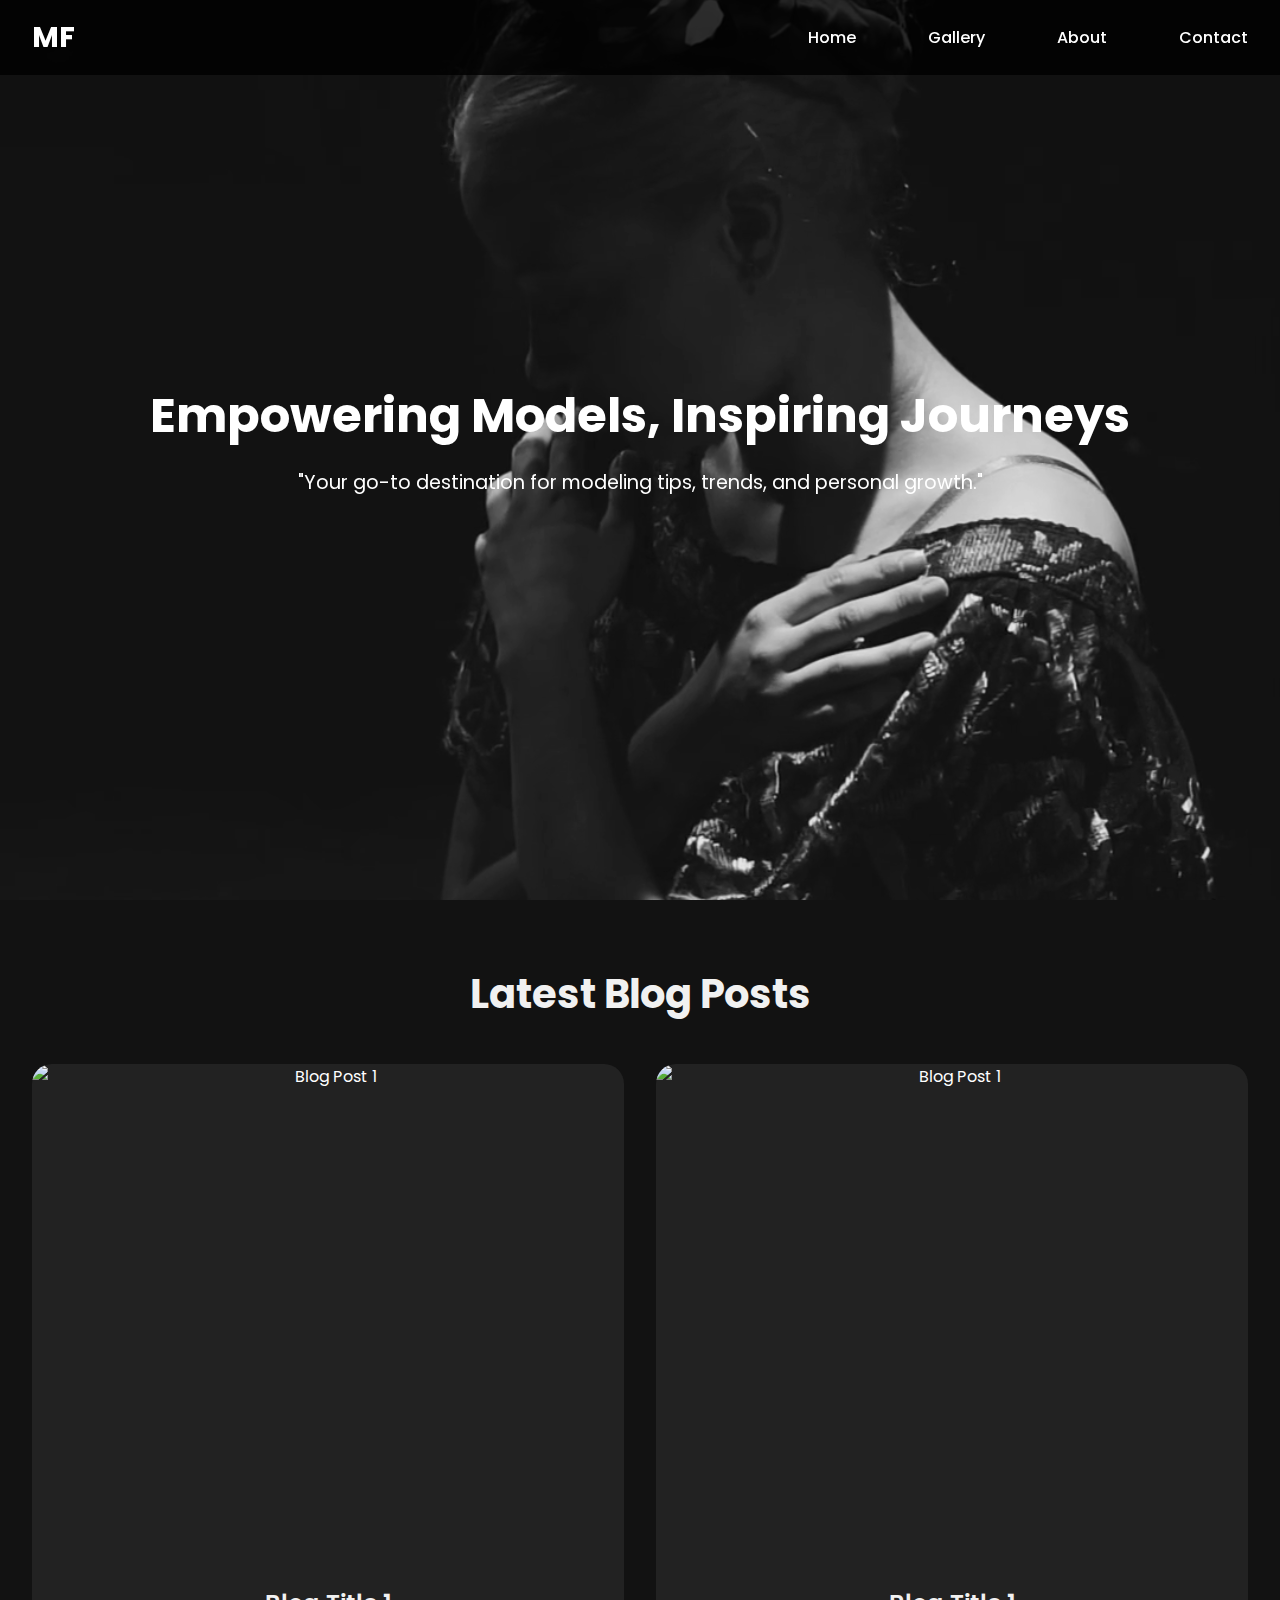
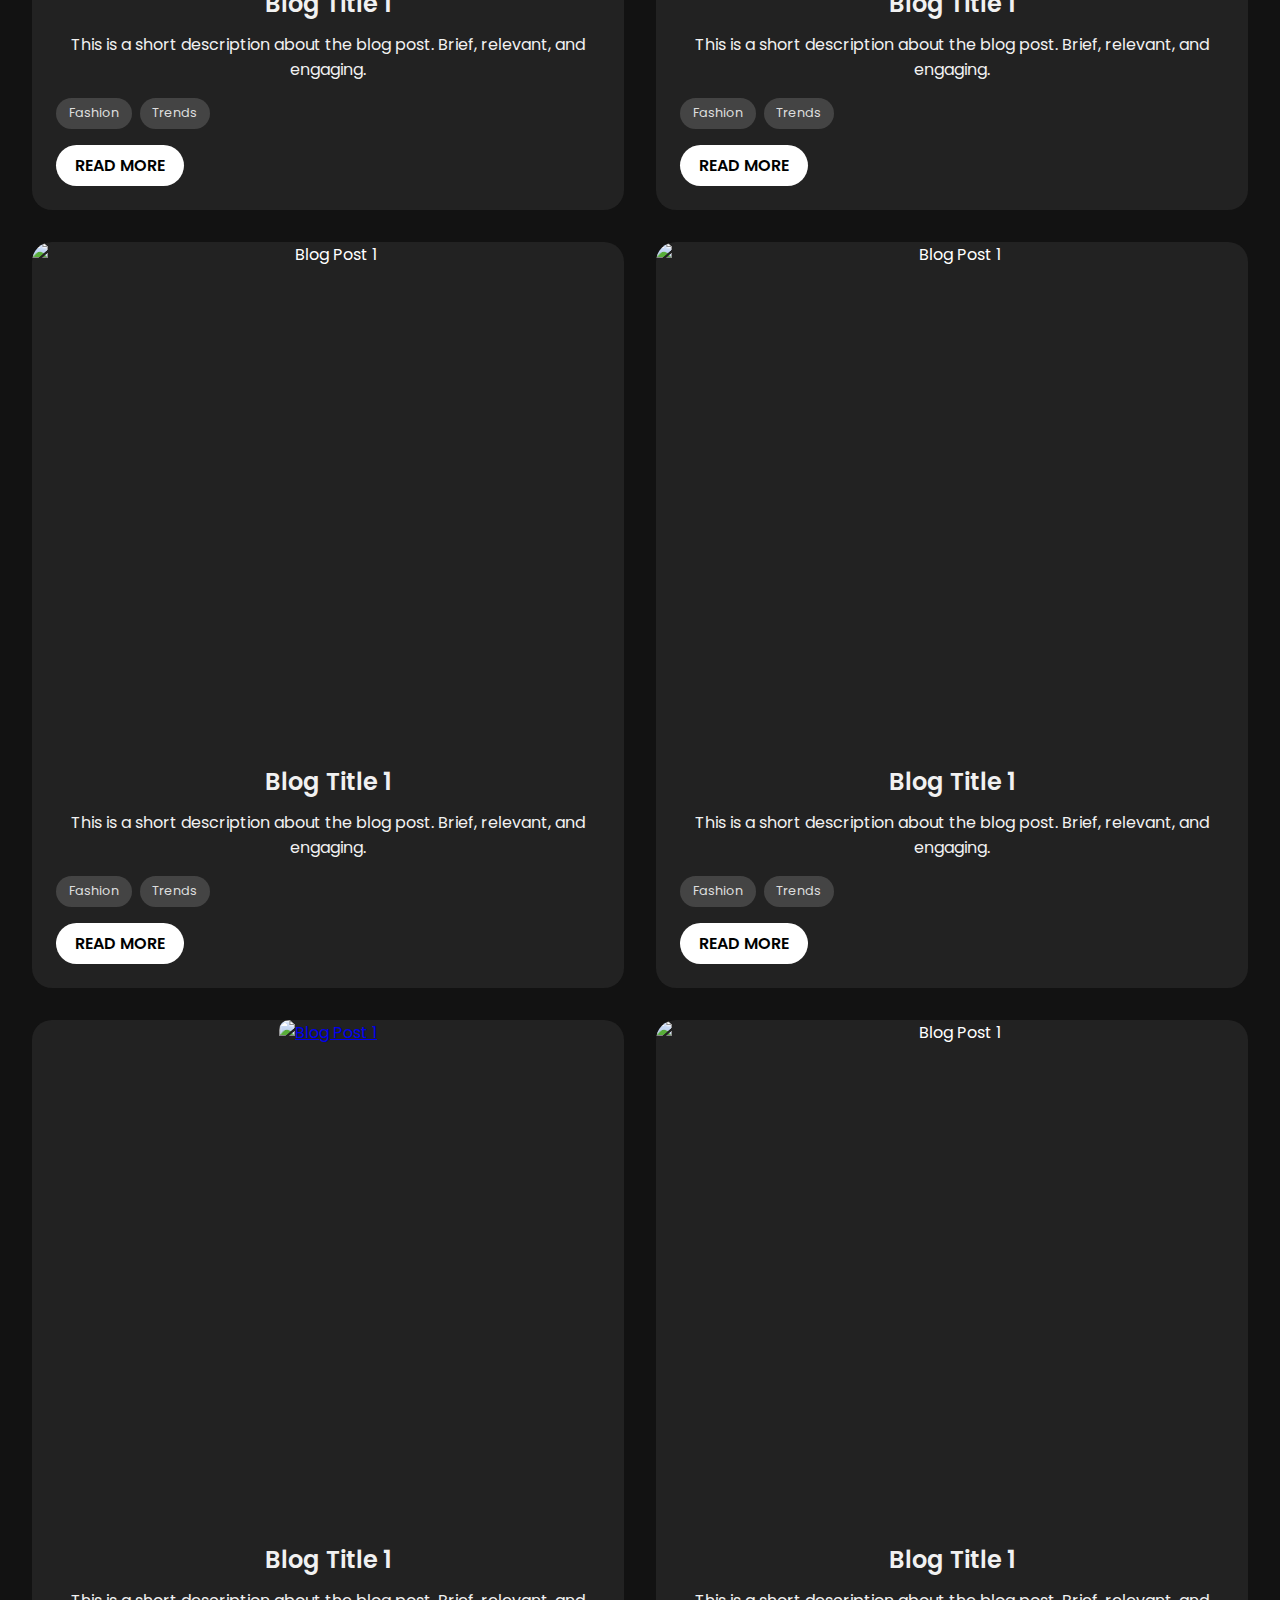
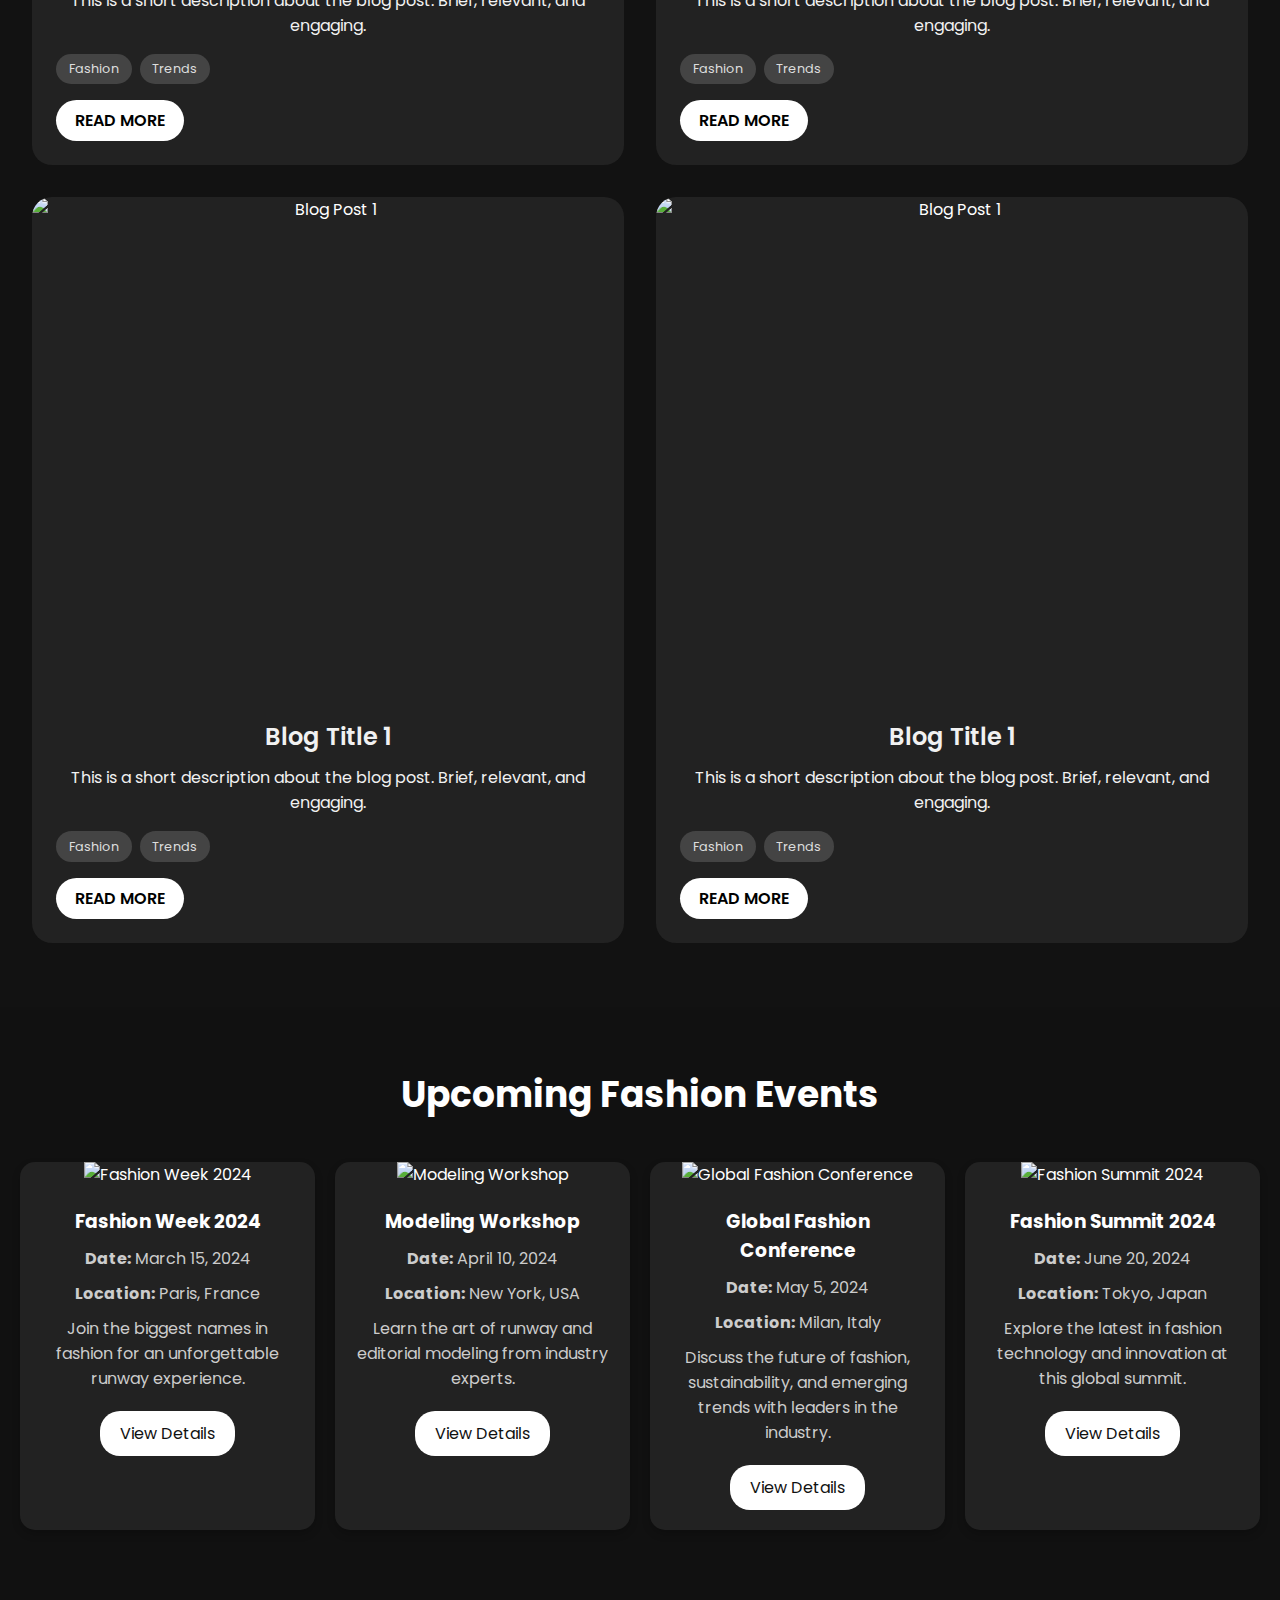
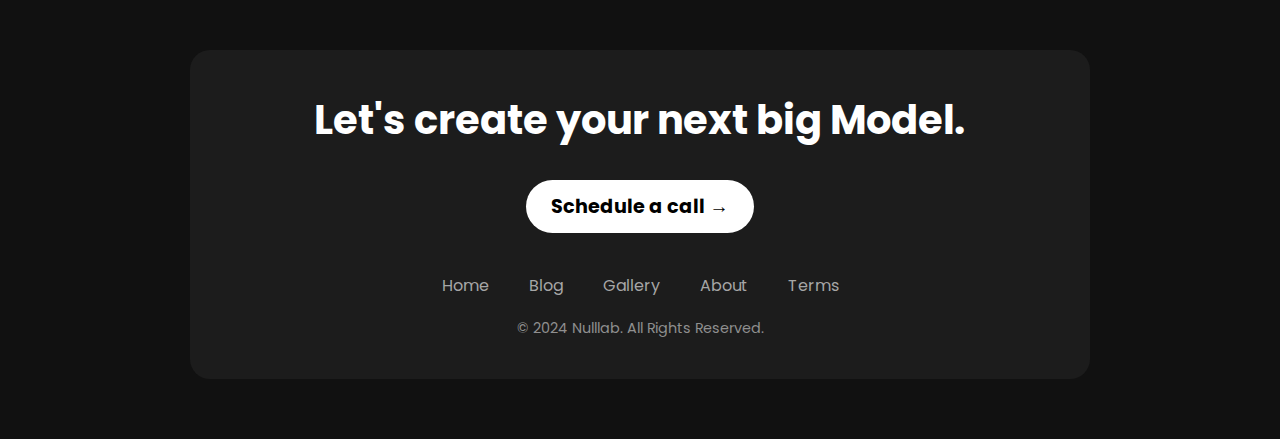
==== commit a0495cfd: "new" ====
--- a/index.html
+++ b/index.html
@@ -9,136 +9,6 @@
     <link href="https://fonts.googleapis.com/css2?family=Poppins:wght@400;600;700&display=swap" rel="stylesheet">
 </head>
 <body>
-<<<<<<< HEAD
-<<<<<<< HEAD
-    <header>
-        <nav class="navbar">
-            <a href="#" class="logo">MF</a>
-            <ul class="nav-links">
-                <li><a href="index.html">Home</a></li>
-               
-                <li><a href="gallery.html">Gallery</a></li>
-                <li><a href="journal.html">Journal</a></li>
-                <li class="dropdown">
-                    <a href="#">Blog Categories</a>
-                    <ul class="dropdown-menu">
-                        <li><a href="runway.html">Runway</a></li>
-                        <li><a href="street-style.html">Street Style</a></li>
-                        <li><a href="editorials.html">Editorials</a></li>
-                    </ul>
-                </li> 
-                <li><a href="about.html">About</a></li>
-                <li><a href="contact.html">Contact</a></li>
-            </ul>
-            <i class='bx bx-menu' id="menu-icon"></i>
-        </nav>
-    </header>
-
-    <section class="hero-section" id="home">
-        <video class="hero-video" autoplay muted loop>
-            <source src="12048891_1080_1920_60fps.mp4" type="video/mp4">
-            Your browser does not support the video tag.
-        </video>
-        <div class="hero-content">
-            <h1>Top Models of the Season</h1>
-            <p>Discover their latest looks and stories in the world of fashion.</p>
-            <a href="#blogs" class="cta-button">Explore Blogs</a>
-        </div>
-    </section>
-
-    <section class="latest-blogs">
-        <h2>Latest Blog Posts</h2>
-    
-        <div class="blog-cards">
-            <div class="blog-card">
-                <img src="https://images.pexels.com/photos/9136162/pexels-photo-9136162.jpeg" alt="Blog Post 1">
-                <div class="blog-content">
-                    <h3>How to Stay on Top of Fashion Trends in 2024</h3>
-                    <div class="blog-tags">
-                        <span class="blog-tag">Fashion</span>
-                        <span class="blog-tag">Trends</span>
-                        <span class="blog-tag">2024</span>
-                    </div>
-                    <p class="blog-description">A quick guide to this season's latest trends and how to pull them off with confidence.</p>
-                    <a href="#" class="read-more">Read More</a>
-                </div>
-            </div>
-    
-            <div class="blog-card">
-                <img src="https://images.pexels.com/photos/9136162/pexels-photo-9136162.jpeg?auto=compress&cs=tinysrgb&w=1260&h=750&dpr=1" alt="Blog Post 2">
-                <div class="blog-content">
-                    <h3>The Future of Fashion: Digital Design Revolution</h3>
-                    <div class="blog-tags">
-                        <span class="blog-tag">Digital</span>
-                        <span class="blog-tag">Design</span>
-                        <span class="blog-tag">Innovation</span>
-                    </div>
-                    <p class="blog-description">Discover how digital tools are transforming the fashion world, creating new opportunities for designers.</p>
-                    <a href="#" class="read-more">Read More</a>
-                </div>
-            </div>
-
-            <div class="blog-card">
-                <img src="https://images.pexels.com/photos/9136162/pexels-photo-9136162.jpeg?auto=compress&cs=tinysrgb&w=1260&h=750&dpr=1" alt="Blog Post 2">
-                <div class="blog-content">
-                    <h3>The Future of Fashion: Digital Design Revolution</h3>
-                    <div class="blog-tags">
-                        <span class="blog-tag">Digital</span>
-                        <span class="blog-tag">Design</span>
-                        <span class="blog-tag">Innovation</span>
-                    </div>
-                    <p class="blog-description">Discover how digital tools are transforming the fashion world, creating new opportunities for designers.</p>
-                    <a href="#" class="read-more">Read More</a>
-                </div>
-            </div>
-
-            <div class="blog-card">
-                <img src="https://images.pexels.com/photos/9136162/pexels-photo-9136162.jpeg?auto=compress&cs=tinysrgb&w=1260&h=750&dpr=1" alt="Blog Post 2">
-                <div class="blog-content">
-                    <h3>The Future of Fashion: Digital Design Revolution</h3>
-                    <div class="blog-tags">
-                        <span class="blog-tag">Digital</span>
-                        <span class="blog-tag">Design</span>
-                        <span class="blog-tag">Innovation</span>
-                    </div>
-                    <p class="blog-description">Discover how digital tools are transforming the fashion world, creating new opportunities for designers.</p>
-                    <a href="#" class="read-more">Read More</a>
-                </div>
-            </div>
-
-            <div class="blog-card">
-                <img src="https://images.pexels.com/photos/9136162/pexels-photo-9136162.jpeg?auto=compress&cs=tinysrgb&w=1260&h=750&dpr=1" alt="Blog Post 2">
-                <div class="blog-content">
-                    <h3>The Future of Fashion: Digital Design Revolution</h3>
-                    <div class="blog-tags">
-                        <span class="blog-tag">Digital</span>
-                        <span class="blog-tag">Design</span>
-                        <span class="blog-tag">Innovation</span>
-                    </div>
-                    <p class="blog-description">Discover how digital tools are transforming the fashion world, creating new opportunities for designers.</p>
-                    <a href="#" class="read-more">Read More</a>
-                </div>
-            </div>
-
-            <div class="blog-card">
-                <img src="https://images.pexels.com/photos/9136162/pexels-photo-9136162.jpeg?auto=compress&cs=tinysrgb&w=1260&h=750&dpr=1" alt="Blog Post 2">
-                <div class="blog-content">
-                    <h3>The Future of Fashion: Digital Design Revolution</h3>
-                    <div class="blog-tags">
-                        <span class="blog-tag">Digital</span>
-                        <span class="blog-tag">Design</span>
-                        <span class="blog-tag">Innovation</span>
-                    </div>
-                    <p class="blog-description">Discover how digital tools are transforming the fashion world, creating new opportunities for designers.</p>
-                    <a href="#" class="read-more">Read More</a>
-                </div>
-            </div>
-        </div>
-    </section>
-
-=======
-=======
->>>>>>> b4299249b5d1b5bb2eade3d44e07630e0d3d6e55
   <header class="header">
     <nav class="navbar">
         <a href="#" class="logo">MF</a>
@@ -263,23 +133,11 @@
           </div>
         </section>
         
-<<<<<<< HEAD
->>>>>>> b429924 (Add remaining files)
-=======
->>>>>>> b4299249b5d1b5bb2eade3d44e07630e0d3d6e55
 <section class="upcoming-events" id="events">
     <h2>Upcoming Fashion Events</h2>
     <div class="events-grid">
         <div class="event-card">
-<<<<<<< HEAD
-<<<<<<< HEAD
-            <img src="assets/images/event1.jpg" alt="Fashion Week 2024">
-=======
             <img src="https://images.pexels.com/photos/29129687/pexels-photo-29129687/free-photo-of-eiffel-tower-viewed-through-parisian-streets.jpeg?auto=compress&cs=tinysrgb&w=1260&h=750&dpr=1" alt="Fashion Week 2024">
->>>>>>> b429924 (Add remaining files)
-=======
-            <img src="https://images.pexels.com/photos/29129687/pexels-photo-29129687/free-photo-of-eiffel-tower-viewed-through-parisian-streets.jpeg?auto=compress&cs=tinysrgb&w=1260&h=750&dpr=1" alt="Fashion Week 2024">
->>>>>>> b4299249b5d1b5bb2eade3d44e07630e0d3d6e55
             <div class="event-content">
                 <h3>Fashion Week 2024</h3>
                 <p><strong>Date:</strong> March 15, 2024</p>
@@ -290,15 +148,7 @@
         </div>
 
         <div class="event-card">
-<<<<<<< HEAD
-<<<<<<< HEAD
-            <img src="assets/images/event2.jpg" alt="Modeling Workshop">
-=======
             <img src="https://images.pexels.com/photos/29102414/pexels-photo-29102414/free-photo-of-dramatic-night-view-of-statue-of-liberty.jpeg?auto=compress&cs=tinysrgb&w=1260&h=750&dpr=1" alt="Modeling Workshop">
->>>>>>> b429924 (Add remaining files)
-=======
-            <img src="https://images.pexels.com/photos/29102414/pexels-photo-29102414/free-photo-of-dramatic-night-view-of-statue-of-liberty.jpeg?auto=compress&cs=tinysrgb&w=1260&h=750&dpr=1" alt="Modeling Workshop">
->>>>>>> b4299249b5d1b5bb2eade3d44e07630e0d3d6e55
             <div class="event-content">
                 <h3>Modeling Workshop</h3>
                 <p><strong>Date:</strong> April 10, 2024</p>
@@ -309,15 +159,7 @@
         </div>
 
         <div class="event-card">
-<<<<<<< HEAD
-<<<<<<< HEAD
-            <img src="assets/images/event3.jpg" alt="Global Fashion Conference">
-=======
             <img src="https://images.pexels.com/photos/2064827/pexels-photo-2064827.jpeg?auto=compress&cs=tinysrgb&w=1260&h=750&dpr=1" alt="Global Fashion Conference">
->>>>>>> b429924 (Add remaining files)
-=======
-            <img src="https://images.pexels.com/photos/2064827/pexels-photo-2064827.jpeg?auto=compress&cs=tinysrgb&w=1260&h=750&dpr=1" alt="Global Fashion Conference">
->>>>>>> b4299249b5d1b5bb2eade3d44e07630e0d3d6e55
             <div class="event-content">
                 <h3>Global Fashion Conference</h3>
                 <p><strong>Date:</strong> May 5, 2024</p>
@@ -328,15 +170,7 @@
         </div>
 
         <div class="event-card">
-<<<<<<< HEAD
-<<<<<<< HEAD
-            <img src="assets/images/event4.jpg" alt="Fashion Summit 2024">
-=======
             <img src="https://images.pexels.com/photos/2067048/pexels-photo-2067048.jpeg?auto=compress&cs=tinysrgb&w=1260&h=750&dpr=1" alt="Fashion Summit 2024">
->>>>>>> b429924 (Add remaining files)
-=======
-            <img src="https://images.pexels.com/photos/2067048/pexels-photo-2067048.jpeg?auto=compress&cs=tinysrgb&w=1260&h=750&dpr=1" alt="Fashion Summit 2024">
->>>>>>> b4299249b5d1b5bb2eade3d44e07630e0d3d6e55
             <div class="event-content">
                 <h3>Fashion Summit 2024</h3>
                 <p><strong>Date:</strong> June 20, 2024</p>
@@ -351,48 +185,21 @@
 <footer>
     <div class="footer-card">
         <h1>Let's create your next big Model.</h1>
-<<<<<<< HEAD
-<<<<<<< HEAD
-        <a href="tel:+1234567890" class="schedule-call">Schedule a call →</a>
-=======
         <a href="consultation.html" class="schedule-call">Schedule a call →</a>
->>>>>>> b429924 (Add remaining files)
-=======
-        <a href="consultation.html" class="schedule-call">Schedule a call →</a>
->>>>>>> b4299249b5d1b5bb2eade3d44e07630e0d3d6e55
         
         <nav class="footer-nav">
             <ul>
                 <li><a href="index.html">Home</a></li>
-<<<<<<< HEAD
-<<<<<<< HEAD
-                <li><a href="journal.html">Journal</a></li>
-                <li><a href="#">Blog</a></li>
-                <li><a href="about.html">About</a></li>
-                <li><a href="#">Contact</a></li>
-                <li><a href="#">Terms</a></li>
-=======
-=======
->>>>>>> b4299249b5d1b5bb2eade3d44e07630e0d3d6e55
                 <li><a href="blog1.html">Blog</a></li>
                 <li><a href="gallery.html">Gallery</a></li>
                 <li><a href="about.html">About</a></li>
                 <li><a href="terms.html">Terms</a></li>
-<<<<<<< HEAD
->>>>>>> b429924 (Add remaining files)
-=======
->>>>>>> b4299249b5d1b5bb2eade3d44e07630e0d3d6e55
             </ul>
         </nav>
         
         <p class="footer-credits">&copy; 2024 Nulllab. All Rights Reserved.</p>
     </div>
 </footer>
-<<<<<<< HEAD
-<<<<<<< HEAD
-=======
-=======
->>>>>>> b4299249b5d1b5bb2eade3d44e07630e0d3d6e55
 
 <script>
 const exploreButton = document.getElementById("exploreButton");
@@ -420,9 +227,4 @@
 
 
 </script>
-<<<<<<< HEAD
-</body>
->>>>>>> b429924 (Add remaining files)
-=======
-</body>
->>>>>>> b4299249b5d1b5bb2eade3d44e07630e0d3d6e55
+</body>--- a/styles.css
+++ b/styles.css
@@ -1,41 +1,17 @@
-<<<<<<< HEAD
-<<<<<<< HEAD
-*{
-=======
 * {
->>>>>>> b429924 (Add remaining files)
-=======
-* {
->>>>>>> b4299249b5d1b5bb2eade3d44e07630e0d3d6e55
     margin: 0;
     padding: 0;
     box-sizing: border-box;
 }
 
-<<<<<<< HEAD
-<<<<<<< HEAD
-=======
-=======
->>>>>>> b4299249b5d1b5bb2eade3d44e07630e0d3d6e55
 html {
     scroll-behavior: smooth;
 }
 
-<<<<<<< HEAD
->>>>>>> b429924 (Add remaining files)
-=======
->>>>>>> b4299249b5d1b5bb2eade3d44e07630e0d3d6e55
 body {
     font-family: 'Poppins', sans-serif;
     color: #fff;
     background-color: #121212;
-<<<<<<< HEAD
-<<<<<<< HEAD
-    line-height: 1.6;
-    overflow-x: hidden;
-=======
-=======
->>>>>>> b4299249b5d1b5bb2eade3d44e07630e0d3d6e55
 }
 
 .header {
@@ -43,10 +19,6 @@
     position: fixed;
     top: 0;
     z-index: 1000;
-<<<<<<< HEAD
->>>>>>> b429924 (Add remaining files)
-=======
->>>>>>> b4299249b5d1b5bb2eade3d44e07630e0d3d6e55
 }
 
 .navbar {
@@ -55,93 +27,17 @@
     align-items: center;
     padding: 1rem 2rem;
     background-color: rgba(0, 0, 0, 0.8);
-<<<<<<< HEAD
-<<<<<<< HEAD
-    position: fixed;
-    width: 100%;
-    z-index: 1000;
-    box-shadow: 0 2px 10px rgba(0, 0, 0, 0.5);
-=======
-    width: 100%;
->>>>>>> b429924 (Add remaining files)
-=======
-    width: 100%;
->>>>>>> b4299249b5d1b5bb2eade3d44e07630e0d3d6e55
+    width: 100%;
 }
 
 .logo {
     font-size: 1.8rem;
-<<<<<<< HEAD
-<<<<<<< HEAD
-    color: #fff;
-    font-weight: 700;
-=======
     font-weight: 700;
     color: #ffffff;
->>>>>>> b429924 (Add remaining files)
-=======
-    font-weight: 700;
-    color: #ffffff;
->>>>>>> b4299249b5d1b5bb2eade3d44e07630e0d3d6e55
     text-decoration: none;
 }
 
 .nav-links {
-<<<<<<< HEAD
-<<<<<<< HEAD
-    display: flex;
-    list-style: none;
-    gap: 2rem;
-}
-
-.nav-links li {
-    position: relative;
-}
-
-.nav-links a {
-    text-decoration: none;
-    color: #fff;
-    font-size: 1.1rem;
-    transition: color 0.3s ease;
-}
-
-.nav-links a:hover {
-    color: #ff6b6b;
-}
-
-.dropdown-menu {
-    display: none;
-    position: absolute;
-    top: 100%;
-    left: 0;
-    background-color: #1e1e1e;
-    padding: 2rem;
-    border-radius: 0.5rem;
-}
-
-.dropdown:hover .dropdown-menu {
-    display: block;
-}
-
-.dropdown-menu li {
-    margin-bottom: 0.5rem;
-}
-
-.dropdown-menu li a {
-    color: #fff;
-    font-size: 1rem;
-    padding: 0.5rem 0;
-}
-
-.dropdown-menu li a:hover {
-    color: #ff6b6b;
-}
-
-#menu-icon {
-    display: none;
-=======
-=======
->>>>>>> b4299249b5d1b5bb2eade3d44e07630e0d3d6e55
     list-style: none;
     display: flex;
     gap: 4.5rem;
@@ -189,10 +85,6 @@
     background: #ffffff;
     margin: 4px;
     transition: all 0.3s;
-<<<<<<< HEAD
->>>>>>> b429924 (Add remaining files)
-=======
->>>>>>> b4299249b5d1b5bb2eade3d44e07630e0d3d6e55
 }
 
 .hero-section {
@@ -240,154 +132,18 @@
 }
 
 .cta-button:hover {
-<<<<<<< HEAD
-<<<<<<< HEAD
-    background-color: #c1c1c1;
-=======
     background-color: #000000;
     color: #ffffff;
->>>>>>> b429924 (Add remaining files)
-=======
-    background-color: #000000;
-    color: #ffffff;
->>>>>>> b4299249b5d1b5bb2eade3d44e07630e0d3d6e55
 }
 
 .latest-blogs {
     padding: 4rem 2rem;
-<<<<<<< HEAD
-<<<<<<< HEAD
-    background-color: #181818;
-=======
     background-color: #121212;
->>>>>>> b429924 (Add remaining files)
-=======
-    background-color: #121212;
->>>>>>> b4299249b5d1b5bb2eade3d44e07630e0d3d6e55
     text-align: center;
 }
 
 .latest-blogs h2 {
     font-size: 2.5rem;
-<<<<<<< HEAD
-<<<<<<< HEAD
-    margin-bottom: 2rem;
-    color: #ff6b6b;
-}
-
-.carousel {
-    display: flex;
-    overflow: hidden;
-    position: relative;
-}
-
-.carousel-track {
-    display: flex;
-    transition: transform 0.5s ease-in-out;
-}
-
-.carousel-card {
-    min-width: 300px;
-    margin-right: 1.5rem;
-    background-color: #242424;
-    border-radius: 1rem;
-    overflow: hidden;
-}
-
-.carousel-card img {
-    width: 100%;
-    height: 200px;
-    object-fit: cover;
-}
-
-.carousel-content {
-    padding: 1rem;
-}
-
-.carousel-content h3 {
-    font-size: 1.4rem;
-    margin-bottom: 0.8rem;
-}
-
-.carousel-content p {
-    font-size: 1rem;
-    margin-bottom: 1rem;
-    color: #aaa;
-}
-
-.read-more {
-    text-decoration: none;
-    color: #ff6b6b;
-    font-weight: 600;
-    transition: color 0.3s ease;
-}
-
-.read-more:hover {
-    color: #ff4b4b;
-}
-
-.carousel-button {
-    position: absolute;
-    top: 50%;
-    transform: translateY(-50%);
-    background-color: rgba(0, 0, 0, 0.5);
-    color: #fff;
-    border: none;
-    padding: 0.8rem;
-    cursor: pointer;
-    z-index: 100;
-    transition: background-color 0.3s ease;
-}
-
-.carousel-button:hover {
-    background-color: rgba(255, 107, 107, 0.8);
-}
-
-.carousel-button.left {
-    left: 0;
-}
-
-.carousel-button.right {
-    right: 0;
-}
-
-.latest-blogs {
-    padding: 4rem 2rem;
-    background-color: #1c1c1c;
-    text-align: center;
-}
-
-.latest-blogs h2 {
-    font-size: 2.5rem;
-    margin-bottom: 3rem;
-    color: #f1f1f1;
-    text-align: center;
-}
-
-.blog-cards {
-    display: grid;
-    grid-template-columns: repeat(auto-fit, minmax(300px, 1fr));
-    gap: 2rem;
-    justify-content: space-around;
-    padding: 0 2rem;
-}
-
-.blog-card {
-    display: flex;
-    flex-direction: column;
-    background-color: #2a2a2a;
-    border-radius: 1.5rem;
-    box-shadow: 0px 10px 20px rgba(0, 0, 0, 0.4);
-    transition: transform 0.3s ease;
-    overflow: hidden;
-    position: relative;
-}
-
-.blog-card:hover {
-    transform: translateY(-10px);
-=======
-=======
->>>>>>> b4299249b5d1b5bb2eade3d44e07630e0d3d6e55
     margin-bottom: 40px;
     color: #f1f1f1;
 }
@@ -412,29 +168,13 @@
 .blog-card:hover {
     transform: translateY(-4px);
     box-shadow: 0 8px 16px rgba(0, 0, 0, 0.4); 
-<<<<<<< HEAD
->>>>>>> b429924 (Add remaining files)
-=======
->>>>>>> b4299249b5d1b5bb2eade3d44e07630e0d3d6e55
 }
 
 .blog-card img {
     width: 100%;
-<<<<<<< HEAD
-<<<<<<< HEAD
-    height: 200px;
-    object-fit: cover;
-    border-bottom: 1px solid #444;
-=======
     height: 500px;
     object-fit: cover; 
     border-radius: 10px 10px 0 0;
->>>>>>> b429924 (Add remaining files)
-=======
-    height: 500px;
-    object-fit: cover; 
-    border-radius: 10px 10px 0 0;
->>>>>>> b4299249b5d1b5bb2eade3d44e07630e0d3d6e55
 }
 
 .blog-content {
@@ -442,37 +182,16 @@
     display: flex;
     flex-direction: column;
     justify-content: space-between;
-<<<<<<< HEAD
-<<<<<<< HEAD
-=======
     color: #f1f1f1; 
->>>>>>> b429924 (Add remaining files)
-=======
-    color: #f1f1f1; 
->>>>>>> b4299249b5d1b5bb2eade3d44e07630e0d3d6e55
 }
 
 .blog-content h3 {
     font-size: 1.5rem;
-<<<<<<< HEAD
-<<<<<<< HEAD
-    color: #f1f1f1;
-=======
->>>>>>> b429924 (Add remaining files)
-=======
->>>>>>> b4299249b5d1b5bb2eade3d44e07630e0d3d6e55
     margin-bottom: 0.8rem;
     font-weight: 600;
     line-height: 1.3;
 }
 
-<<<<<<< HEAD
-<<<<<<< HEAD
-.blog-tags {
-    display: flex;
-=======
-=======
->>>>>>> b4299249b5d1b5bb2eade3d44e07630e0d3d6e55
 .blog-description {
     color: #ccc;
     margin-bottom: 1rem;
@@ -481,40 +200,16 @@
 .tags {
     display: flex;
     flex-wrap: wrap;
-<<<<<<< HEAD
->>>>>>> b429924 (Add remaining files)
-=======
->>>>>>> b4299249b5d1b5bb2eade3d44e07630e0d3d6e55
     gap: 0.5rem;
     margin: 1rem 0;
 }
 
-<<<<<<< HEAD
-<<<<<<< HEAD
-.blog-tag {
-    background-color: #444;
-    border-radius: 20px;
-    padding: 0.4rem 0.8rem;
-    font-size: 0.8rem;
-    color: #ddd;
-}
-
-.blog-description {
-    color: #ccc;
-    margin-bottom: 1rem;
-=======
-=======
->>>>>>> b4299249b5d1b5bb2eade3d44e07630e0d3d6e55
 .tag {
     background-color: #444;
     border-radius: 20px; 
     padding: 0.4rem 0.8rem;
     font-size: 0.8rem;
     color: #ddd; 
-<<<<<<< HEAD
->>>>>>> b429924 (Add remaining files)
-=======
->>>>>>> b4299249b5d1b5bb2eade3d44e07630e0d3d6e55
 }
 
 .read-more {
@@ -526,20 +221,6 @@
     border-radius: 50px;
     text-decoration: none;
     font-weight: 600;
-<<<<<<< HEAD
-<<<<<<< HEAD
-    transition: background-color 0.3s ease;
-    align-self: flex-start;
-}
-
-.read-more:hover {
-    background-color: #111;
-    color: #fff;
-}
-
-=======
-=======
->>>>>>> b4299249b5d1b5bb2eade3d44e07630e0d3d6e55
     transition: background-color 0.3s ease, color 0.3s ease;
     align-self: flex-start;
     margin-top: auto;
@@ -577,10 +258,6 @@
 }
 
 
-<<<<<<< HEAD
->>>>>>> b429924 (Add remaining files)
-=======
->>>>>>> b4299249b5d1b5bb2eade3d44e07630e0d3d6e55
 .upcoming-events {
     background-color: #111;
     padding: 60px 20px;
@@ -639,16 +316,6 @@
     font-size: 16px;
 }
 
-<<<<<<< HEAD
-<<<<<<< HEAD
-.event-details:hover {
-    text-decoration: underline;
-}
-
-=======
->>>>>>> b429924 (Add remaining files)
-=======
->>>>>>> b4299249b5d1b5bb2eade3d44e07630e0d3d6e55
 .button {
     display: inline-block;
     margin-top: 10px;
@@ -659,15 +326,7 @@
     border-radius: 20px;
     text-align: center;
     text-decoration: none;
-<<<<<<< HEAD
-<<<<<<< HEAD
-    font-size: 16px; 
-=======
     font-size: 16px;
->>>>>>> b429924 (Add remaining files)
-=======
-    font-size: 16px;
->>>>>>> b4299249b5d1b5bb2eade3d44e07630e0d3d6e55
     transition: background-color 0.3s ease, transform 0.3s ease;
 }
 
@@ -723,15 +382,7 @@
     list-style: none;
     display: flex;
     justify-content: center;
-<<<<<<< HEAD
-<<<<<<< HEAD
-    gap: 15px;
-=======
     gap: 40px;
->>>>>>> b429924 (Add remaining files)
-=======
-    gap: 40px;
->>>>>>> b4299249b5d1b5bb2eade3d44e07630e0d3d6e55
     margin-bottom: 20px;
 }
 
@@ -797,12 +448,6 @@
     .blog-cards {
             grid-template-columns: repeat(3, 1fr);
         }
-<<<<<<< HEAD
-<<<<<<< HEAD
-
-=======
-=======
->>>>>>> b4299249b5d1b5bb2eade3d44e07630e0d3d6e55
     .nav-links {
         display: none;
         flex-direction: column;
@@ -822,10 +467,6 @@
     .menu-toggle {
         display: flex;
     }
-<<<<<<< HEAD
->>>>>>> b429924 (Add remaining files)
-=======
->>>>>>> b4299249b5d1b5bb2eade3d44e07630e0d3d6e55
 }
 
 
@@ -833,15 +474,4 @@
     .blog-cards {
         grid-template-columns: repeat(3, 1fr);
     }
-<<<<<<< HEAD
-<<<<<<< HEAD
-}
-
-
-
-=======
-}
->>>>>>> b429924 (Add remaining files)
-=======
-}
->>>>>>> b4299249b5d1b5bb2eade3d44e07630e0d3d6e55
+}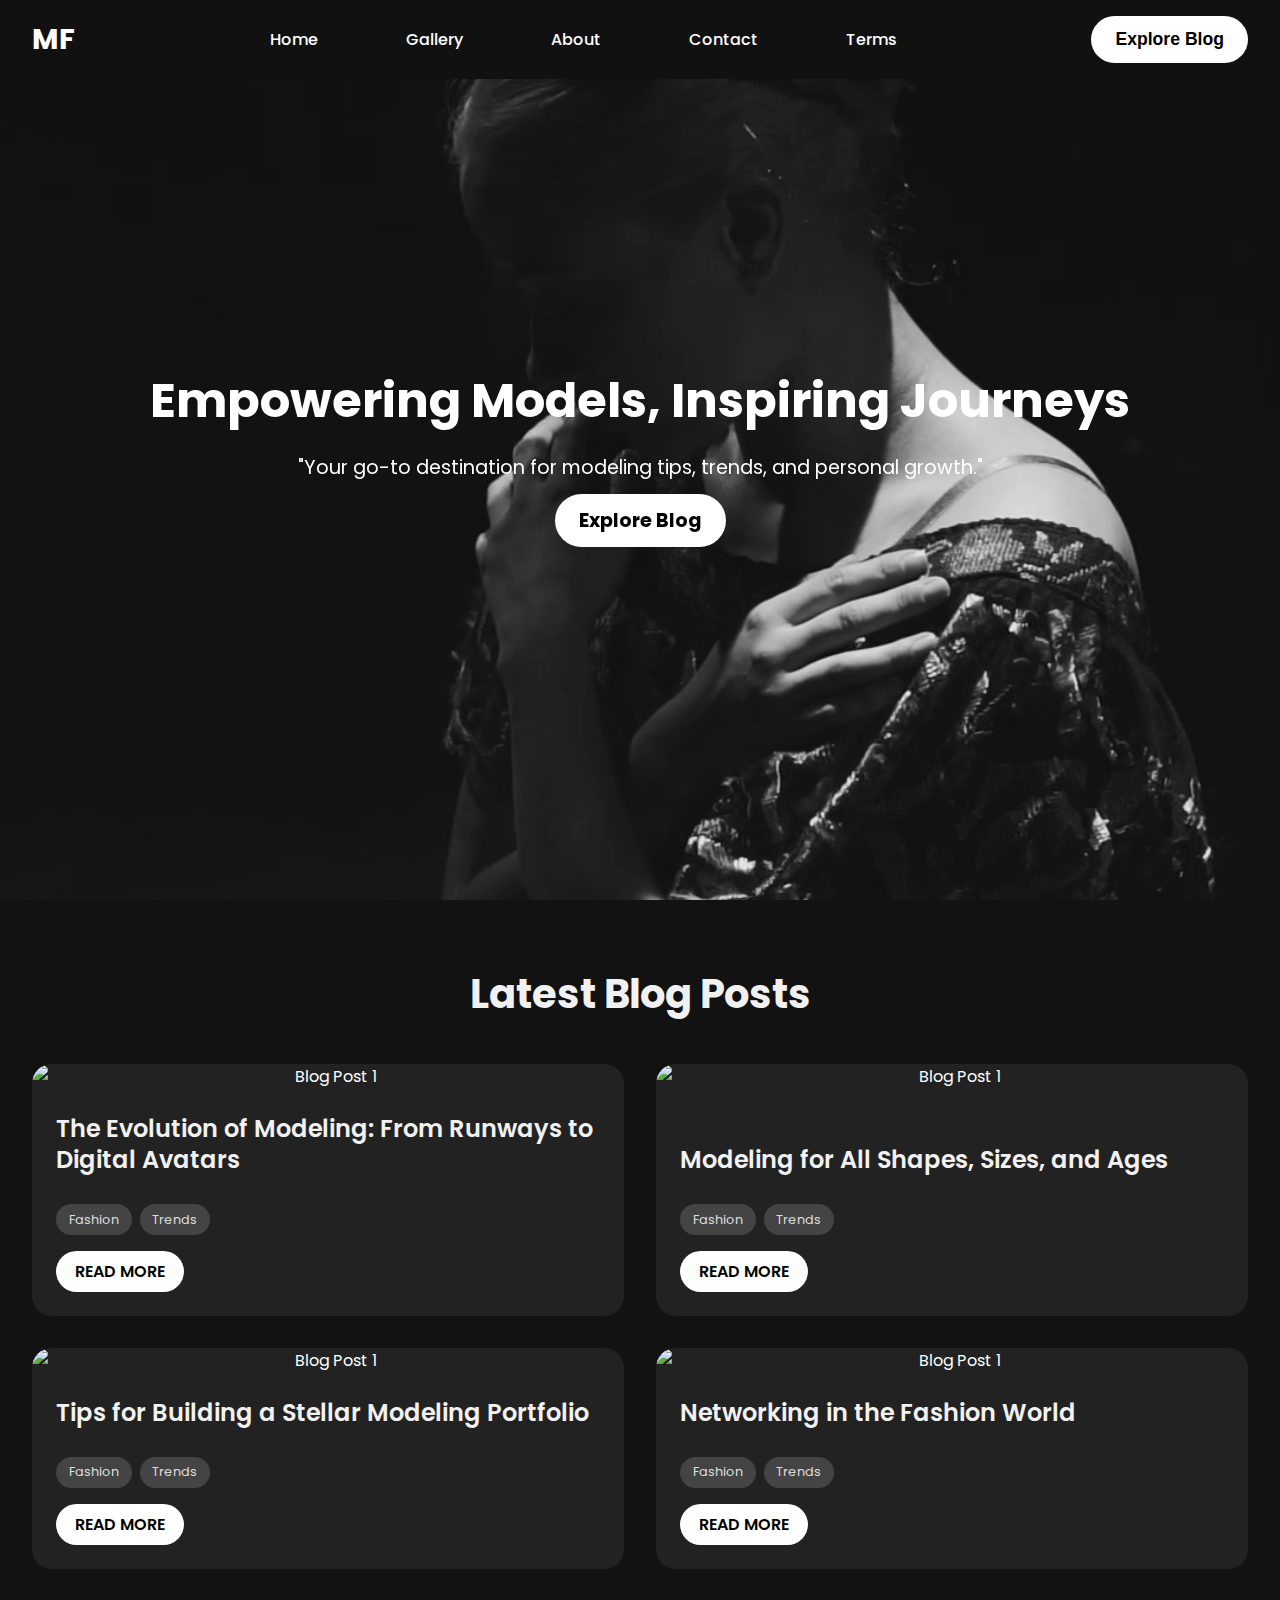
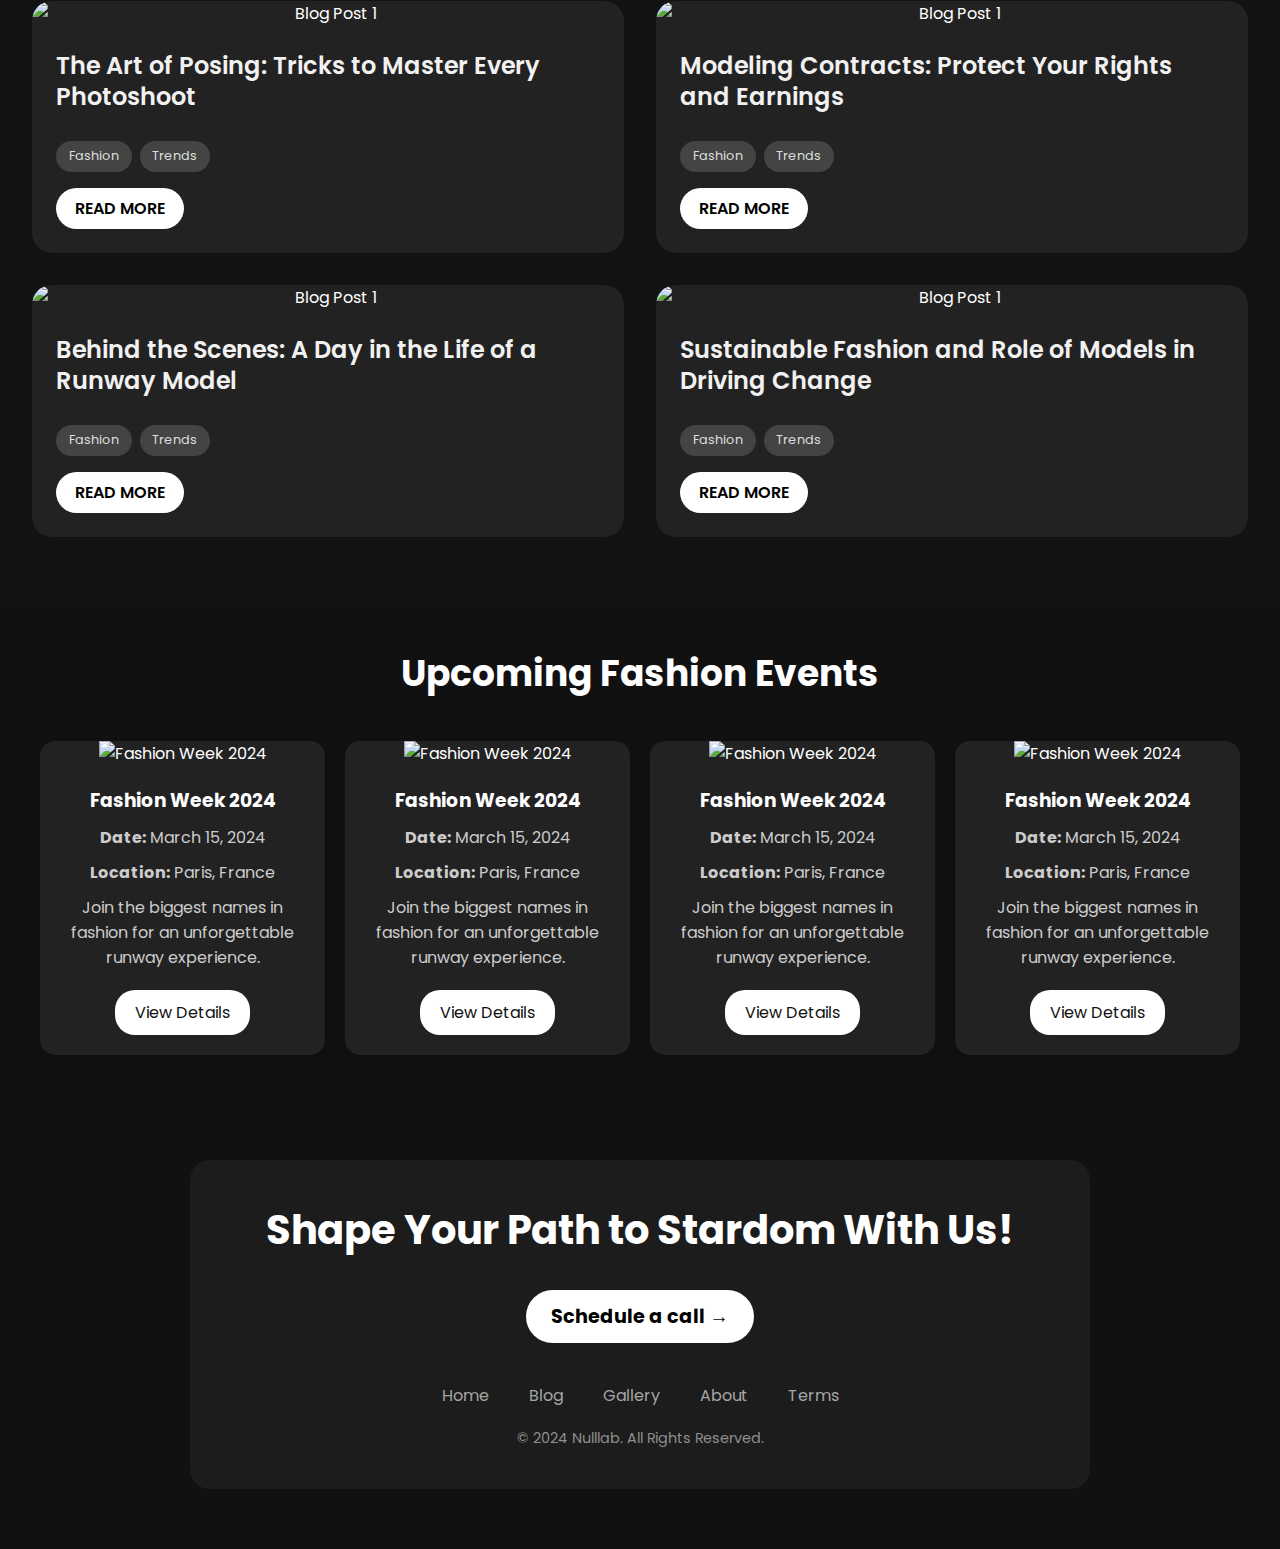
==== commit 572e85e6: "Remove unwanted files from the repository" ====
--- a/index.html
+++ b/index.html
@@ -17,8 +17,11 @@
             <li><a href="gallery.html">Gallery</a></li>
             <li><a href="about.html">About</a></li>
             <li><a href="contact.html">Contact</a></li>
+            <li><a href="terms.html">Terms</a></li>
         </ul>
-        <a href="blog1.html" class="explore-button" id="exploreButton">Explore Blogs</a>
+        <div class="nav-buttons">
+          <a href="blog1.html"><button class="nav-explore-btn">Explore Blog</button></a>
+        </div>
     </nav>
 </header>
 
@@ -30,112 +33,177 @@
     <div class="hero-content">
         <h1>Empowering Models, Inspiring Journeys</h1>
         <p>"Your go-to destination for modeling tips, trends, and personal growth."</p>
+        <a href="blog1.html" class="hero-explore-btn">Explore Blog</a>
     </div>
 </div>
     <section class="latest-blogs">
         <h2>Latest Blog Posts</h2>
         <div class="blog-grid">
           <div class="blog-card">
-            <img src="https://images.pexels.com/photos/12311948/pexels-photo-12311948.jpeg?auto=compress&cs=tinysrgb&w=1260&h=750&dpr=1" alt="Blog Post 1">
-            <div class="blog-content">
-              <h3>Blog Title 1</h3>
-              <p>This is a short description about the blog post. Brief, relevant, and engaging.</p>
-              <div class="tags">
-                <span class="tag">Fashion</span>
-                <span class="tag">Trends</span>
-              </div>
-              <a href="j1.html" class="read-more">Read More</a>
-            </div>
-          </div>
-          <div class="blog-card">
-            <img src="https://images.pexels.com/photos/9136162/pexels-photo-9136162.jpeg?auto=compress&cs=tinysrgb&w=1260&h=750&dpr=1" alt="Blog Post 1">
-            <div class="blog-content">
-              <h3>Blog Title 1</h3>
-              <p>This is a short description about the blog post. Brief, relevant, and engaging.</p>
-              <div class="tags">
-                <span class="tag">Fashion</span>
-                <span class="tag">Trends</span>
-              </div>
-              <a href="#" class="read-more">Read More</a>
-            </div>
-          </div>
-          <div class="blog-card">
-            <img src="https://images.pexels.com/photos/9136162/pexels-photo-9136162.jpeg?auto=compress&cs=tinysrgb&w=1260&h=750&dpr=1" alt="Blog Post 1">
-            <div class="blog-content">
-              <h3>Blog Title 1</h3>
-              <p>This is a short description about the blog post. Brief, relevant, and engaging.</p>
-              <div class="tags">
-                <span class="tag">Fashion</span>
-                <span class="tag">Trends</span>
-              </div>
-              <a href="#" class="read-more">Read More</a>
-            </div>
-          </div>
-          <div class="blog-card">
-            <img src="https://images.pexels.com/photos/9136162/pexels-photo-9136162.jpeg?auto=compress&cs=tinysrgb&w=1260&h=750&dpr=1" alt="Blog Post 1">
-            <div class="blog-content">
-              <h3>Blog Title 1</h3>
-              <p>This is a short description about the blog post. Brief, relevant, and engaging.</p>
-              <div class="tags">
-                <span class="tag">Fashion</span>
-                <span class="tag">Trends</span>
-              </div>
-              <a href="#" class="read-more">Read More</a>
-            </div>
-          </div>
-          <div class="blog-card">
-            <a href="j1.html"><img src="https://images.pexels.com/photos/9136162/pexels-photo-9136162.jpeg?auto=compress&cs=tinysrgb&w=1260&h=750&dpr=1" alt="Blog Post 1"></a>
-            <div class="blog-content">
-              <h3>Blog Title 1</h3>
-              <p>This is a short description about the blog post. Brief, relevant, and engaging.</p>
-              <div class="tags">
-                <span class="tag">Fashion</span>
-                <span class="tag">Trends</span>
-              </div>
-              <a href="#" class="read-more">Read More</a>
-            </div>
-          </div>
-          <div class="blog-card">
-            <img src="https://images.pexels.com/photos/9136162/pexels-photo-9136162.jpeg?auto=compress&cs=tinysrgb&w=1260&h=750&dpr=1" alt="Blog Post 1">
-            <div class="blog-content">
-              <h3>Blog Title 1</h3>
-              <p>This is a short description about the blog post. Brief, relevant, and engaging.</p>
-              <div class="tags">
-                <span class="tag">Fashion</span>
-                <span class="tag">Trends</span>
-              </div>
-              <a href="#" class="read-more">Read More</a>
-            </div>
-          </div>
-          <div class="blog-card">
-            <img src="https://images.pexels.com/photos/9136162/pexels-photo-9136162.jpeg?auto=compress&cs=tinysrgb&w=1260&h=750&dpr=1" alt="Blog Post 1">
-            <div class="blog-content">
-              <h3>Blog Title 1</h3>
-              <p>This is a short description about the blog post. Brief, relevant, and engaging.</p>
-              <div class="tags">
-                <span class="tag">Fashion</span>
-                <span class="tag">Trends</span>
-              </div>
-              <a href="#" class="read-more">Read More</a>
-            </div>
-          </div>
-          <div class="blog-card">
-            <img src="https://images.pexels.com/photos/5311821/pexels-photo-5311821.jpeg?auto=compress&cs=tinysrgb&w=1260&h=750&dpr=1" alt="Blog Post 1">
-            <div class="blog-content">
-              <h3>Blog Title 1</h3>
-              <p>This is a short description about the blog post. Brief, relevant, and engaging.</p>
-              <div class="tags">
-                <span class="tag">Fashion</span>
-                <span class="tag">Trends</span>
-              </div>
-              <a href="#" class="read-more">Read More</a>
-            </div>
-          </div>
-        </section>
+              <img src="https://images.pexels.com/photos/12311948/pexels-photo-12311948.jpeg?auto=compress&cs=tinysrgb&w=1260&h=750&dpr=1" alt="Blog Post 1">
+              <div class="blog-content">
+                  <h3>The Evolution of Modeling: From Runways to Digital Avatars</h3>
+                  <div class="tags">
+                      <span class="tag">Fashion</span>
+                      <span class="tag">Trends</span>
+                  </div>
+                  <a href="#" class="read-more" data-blog-id="1">Read More</a>
+              </div>
+          </div>
+          <div class="blog-popup" id="popup-1">
+              <div class="popup-content">
+                  <span class="close-popup">&times;</span>
+                  <img src="https://images.pexels.com/photos/12311948/pexels-photo-12311948.jpeg?auto=compress&cs=tinysrgb&w=1260&h=750&dpr=1" alt="Blog Post 1">
+                  <h3>The Evolution of modeling</h3>
+                  <p>Explore the modeling industry's transformation over the decades. From the supermodels of the ‘90s like Naomi Campbell and Cindy Crawford dominating global runways to the new-age virtual influencers like Lil Miquela gaining millions of followers online. This blog analyzes the shift towards digital modeling and how augmented reality and AI are shaping the future of fashion campaigns. Discover what this means for aspiring models and if traditional runways are still relevant in 2024.</p>
+              </div>
+          </div>
+          <div class="blog-card">
+              <img src="https://upload.wikimedia.org/wikipedia/commons/thumb/4/46/Astrid_Andersen_01.jpg/800px-Astrid_Andersen_01.jpg" alt="Blog Post 1">
+              <div class="blog-content">
+                  <h3>Modeling for All Shapes, Sizes, and Ages</h3>
+                  <div class="tags">
+                      <span class="tag">Fashion</span>
+                      <span class="tag">Trends</span>
+                  </div>
+                  <a href="#" class="read-more" data-blog-id="2">Read More</a>
+              </div>
+          </div>
+          <div class="blog-popup" id="popup-2">
+              <div class="popup-content">
+                  <span class="close-popup">&times;</span>
+                  <img src="https://upload.wikimedia.org/wikipedia/commons/thumb/4/46/Astrid_Andersen_01.jpg/800px-Astrid_Andersen_01.jpg" alt="Blog Post 1">
+                  <h3>Modeling for All Shapes, Sizes, and Ages</h3>
+                  <p>
+                    The concept of the "ideal model" is changing. Learn how brands like Aerie, Savage X Fenty, and Dove have shattered traditional beauty standards by championing inclusivity. This article profiles diverse models like Ashley Graham, Halima Aden, and Jillian Mercado, who are making waves for plus-size, modest, and differently-abled representation. Get tips on how to find agencies and brands embracing this inclusivity.
+                  </p>
+              </div>
+          </div>
+          <div class="blog-card">
+              <img src="https://images.pexels.com/photos/12311948/pexels-photo-12311948.jpeg?auto=compress&cs=tinysrgb&w=1260&h=750&dpr=1" alt="Blog Post 1">
+              <div class="blog-content">
+                  <h3>Tips for Building a Stellar Modeling Portfolio</h3>
+                  <div class="tags">
+                      <span class="tag">Fashion</span>
+                      <span class="tag">Trends</span>
+                  </div>
+                  <a href="#" class="read-more" data-blog-id="3">Read More</a>
+              </div>
+          </div>
+          <div class="blog-popup" id="popup-3">
+              <div class="popup-content">
+                  <span class="close-popup">&times;</span>
+                  <img src="https://images.pexels.com/photos/12311948/pexels-photo-12311948.jpeg?auto=compress&cs=tinysrgb&w=1260&h=750&dpr=1" alt="Blog Post 1">
+                  <h3>Tips for Building a Stellar Modeling Portfolio</h3>
+                  <p>
+                    A compelling portfolio is the first step to landing gigs. This guide covers every detail: choosing a versatile wardrobe, booking photographers specializing in portfolio shoots, and ensuring diversity in your shots—editorial, lifestyle, commercial, and headshots. Learn about digital portfolios versus physical books, which platforms to showcase your portfolio on (like ModelMayhem and Behance), and mistakes to avoid when assembling your work.
+                  </p>
+              </div>
+          </div>
+          <div class="blog-card">
+              <img src="https://images.pexels.com/photos/12311948/pexels-photo-12311948.jpeg?auto=compress&cs=tinysrgb&w=1260&h=750&dpr=1" alt="Blog Post 1">
+              <div class="blog-content">
+                  <h3>Networking in the Fashion World</h3>
+                  <div class="tags">
+                      <span class="tag">Fashion</span>
+                      <span class="tag">Trends</span>
+                  </div>
+                  <a href="#" class="read-more" data-blog-id="4">Read More</a>
+              </div>
+          </div>
+          <div class="blog-popup" id="popup-4">
+              <div class="popup-content">
+                  <span class="close-popup">&times;</span>
+                  <img src="https://images.pexels.com/photos/12311948/pexels-photo-12311948.jpeg?auto=compress&cs=tinysrgb&w=1260&h=750&dpr=1" alt="Blog Post 1">
+                  <h3>Networking in the Fashion World</h3>
+                  <p>
+                    Networking goes beyond collecting business cards. Learn the art of connecting with photographers, designers, and casting agents at fashion weeks, local events, and online platforms like LinkedIn and Instagram. This blog also features sample email templates for reaching out professionally, tips on maintaining relationships with contacts, and how to create a personal brand that stands out in an oversaturated market.</p>
+              </div>
+          </div>
+          <div class="blog-card">
+              <img src="https://images.pexels.com/photos/12311948/pexels-photo-12311948.jpeg?auto=compress&cs=tinysrgb&w=1260&h=750&dpr=1" alt="Blog Post 1">
+              <div class="blog-content">
+                  <h3>The Art of Posing: Tricks to Master Every Photoshoot</h3>
+                  <div class="tags">
+                      <span class="tag">Fashion</span>
+                      <span class="tag">Trends</span>
+                  </div>
+                  <a href="#" class="read-more" data-blog-id="5">Read More</a>
+              </div>
+          </div>
+          <div class="blog-popup" id="popup-5">
+              <div class="popup-content">
+                  <span class="close-popup">&times;</span>
+                  <img src="https://images.pexels.com/photos/12311948/pexels-photo-12311948.jpeg?auto=compress&cs=tinysrgb&w=1260&h=750&dpr=1" alt="Blog Post 1">
+                  <h3>The Art of Posing: Tricks to Master Every Photoshoot</h3>
+                  <p>
+                    Perfecting your poses can make or break a shoot. This blog breaks down posing techniques for different genres, like high-fashion editorial (sharp lines, dramatic angles) versus commercial (soft smiles, natural movements). Tips include using mirrors for practice, experimenting with hand placement to avoid stiffness, and understanding your body’s angles for the camera. Bonus: A downloadable posing guide for beginners is included.</p>
+              </div>
+          </div>
+          <div class="blog-card">
+              <img src="https://images.pexels.com/photos/12311948/pexels-photo-12311948.jpeg?auto=compress&cs=tinysrgb&w=1260&h=750&dpr=1" alt="Blog Post 1">
+              <div class="blog-content">
+                  <h3>Modeling Contracts: Protect Your Rights and Earnings</h3>
+                  <div class="tags">
+                      <span class="tag">Fashion</span>
+                      <span class="tag">Trends</span>
+                  </div>
+                  <a href="#" class="read-more" data-blog-id="6">Read More</a>
+              </div>
+          </div>
+          <div class="blog-popup" id="popup-6">
+              <div class="popup-content">
+                  <span class="close-popup">&times;</span>
+                  <img src="https://images.pexels.com/photos/12311948/pexels-photo-12311948.jpeg?auto=compress&cs=tinysrgb&w=1260&h=750&dpr=1" alt="Blog Post 1">
+                  <h3>Modeling Contracts Decoded: Protect Your Rights and Earnings</h3>
+                  <p>Signing a contract? Make sure you’re not giving away more than you gain. This blog explains terms like "exclusivity," "usage rights," and "buyouts" in simple language. It also provides examples of how to negotiate travel reimbursements, fair pay rates, and royalties for print and digital campaigns. Read real-life anecdotes from models who successfully renegotiated unfair terms.
+                  </p>
+              </div>
+          </div>
+          <div class="blog-card">
+              <img src="https://images.pexels.com/photos/12311948/pexels-photo-12311948.jpeg?auto=compress&cs=tinysrgb&w=1260&h=750&dpr=1" alt="Blog Post 1">
+              <div class="blog-content">
+                  <h3>Behind the Scenes: A Day in the Life of a Runway Model</h3>
+                  <div class="tags">
+                      <span class="tag">Fashion</span>
+                      <span class="tag">Trends</span>
+                  </div>
+                  <a href="#" class="read-more" data-blog-id="7">Read More</a>
+              </div>
+          </div>
+          <div class="blog-popup" id="popup-7">
+              <div class="popup-content">
+                  <span class="close-popup">&times;</span>
+                  <img src="https://images.pexels.com/photos/12311948/pexels-photo-12311948.jpeg?auto=compress&cs=tinysrgb&w=1260&h=750&dpr=1" alt="Blog Post 1">
+                  <h3>Behind the Scenes: A Day in the Life of a Runway Model</h3>
+                  <p>Ever wondered what happens before the lights hit the runway? Follow a model’s 16-hour day, from early morning castings to grueling fittings and evening shows. Learn about the pressure of last-minute outfit changes, walking rehearsals, and backstage chaos during fashion week. This blog includes photos and quotes from real models to paint an authentic picture of the industry's highs and lows.</p>
+              </div>
+          </div>
+          <div class="blog-card">
+              <img src="https://images.pexels.com/photos/12311948/pexels-photo-12311948.jpeg?auto=compress&cs=tinysrgb&w=1260&h=750&dpr=1" alt="Blog Post 1">
+              <div class="blog-content">
+                  <h3>Sustainable Fashion and Role of Models in Driving Change</h3>
+                  <div class="tags">
+                      <span class="tag">Fashion</span>
+                      <span class="tag">Trends</span>
+                  </div>
+                  <a href="#" class="read-more" data-blog-id="8">Read More</a>
+              </div>
+          </div>
+          <div class="blog-popup" id="popup-8">
+              <div class="popup-content">
+                  <span class="close-popup">&times;</span>
+                  <img src="https://images.pexels.com/photos/12311948/pexels-photo-12311948.jpeg?auto=compress&cs=tinysrgb&w=1260&h=750&dpr=1" alt="Blog Post 1">
+                  <h3>Sustainable Fashion and the Role of Models in Driving Change</h3>
+                  <p> Sustainability is more than a trend—it’s a movement. Learn how brands like Stella McCartney and Reformation are leading the charge and how models are advocating for eco-conscious fashion. Explore the responsibilities of models in promoting green brands and rejecting wasteful practices, as well as tips on how you, as a model, can educate your audience and make informed choices.</p>
+              </div>
+          </div>
+      </div> 
+    </section>
         
 <section class="upcoming-events" id="events">
     <h2>Upcoming Fashion Events</h2>
-    <div class="events-grid">
+      <div class="events-grid">
         <div class="event-card">
             <img src="https://images.pexels.com/photos/29129687/pexels-photo-29129687/free-photo-of-eiffel-tower-viewed-through-parisian-streets.jpeg?auto=compress&cs=tinysrgb&w=1260&h=750&dpr=1" alt="Fashion Week 2024">
             <div class="event-content">
@@ -143,40 +211,78 @@
                 <p><strong>Date:</strong> March 15, 2024</p>
                 <p><strong>Location:</strong> Paris, France</p>
                 <p>Join the biggest names in fashion for an unforgettable runway experience.</p>
-                <a href="#" class="event-details button">View Details</a>
-            </div>
-        </div>
-
+                <a href="#" class="view-details" data-event-id="1">View Details</a>
+            </div>
+        </div>
+        <div class="event-popup" id="event-popup-1">
+            <div class="popup-content">
+                <span class="close-popup">&times;</span>
+                <img src="https://images.pexels.com/photos/29129687/pexels-photo-29129687/free-photo-of-eiffel-tower-viewed-through-parisian-streets.jpeg?auto=compress&cs=tinysrgb&w=1260&h=750&dpr=1" alt="Fashion Week 2024">
+                <h3>Fashion Week 2024</h3>
+                <p><strong>Date:</strong> March 15, 2024</p>
+                <p><strong>Location:</strong> Paris, France</p>
+                <p>Join the biggest names in fashion for an unforgettable runway experience, complete with exclusive backstage access and designer showcases.</p>
+            </div>
+        </div>
         <div class="event-card">
-            <img src="https://images.pexels.com/photos/29102414/pexels-photo-29102414/free-photo-of-dramatic-night-view-of-statue-of-liberty.jpeg?auto=compress&cs=tinysrgb&w=1260&h=750&dpr=1" alt="Modeling Workshop">
+            <img src="https://images.pexels.com/photos/29129687/pexels-photo-29129687/free-photo-of-eiffel-tower-viewed-through-parisian-streets.jpeg?auto=compress&cs=tinysrgb&w=1260&h=750&dpr=1" alt="Fashion Week 2024">
             <div class="event-content">
-                <h3>Modeling Workshop</h3>
-                <p><strong>Date:</strong> April 10, 2024</p>
-                <p><strong>Location:</strong> New York, USA</p>
-                <p>Learn the art of runway and editorial modeling from industry experts.</p>
-                <a href="#" class="event-details button">View Details</a>
-            </div>
-        </div>
-
+                <h3>Fashion Week 2024</h3>
+                <p><strong>Date:</strong> March 15, 2024</p>
+                <p><strong>Location:</strong> Paris, France</p>
+                <p>Join the biggest names in fashion for an unforgettable runway experience.</p>
+                <a href="#" class="view-details" data-event-id="1">View Details</a>
+            </div>
+        </div>
+        <div class="event-popup" id="event-popup-1">
+            <div class="popup-content">
+                <span class="close-popup">&times;</span>
+                <img src="https://images.pexels.com/photos/29129687/pexels-photo-29129687/free-photo-of-eiffel-tower-viewed-through-parisian-streets.jpeg?auto=compress&cs=tinysrgb&w=1260&h=750&dpr=1" alt="Fashion Week 2024">
+                <h3>Fashion Week 2024</h3>
+                <p><strong>Date:</strong> March 15, 2024</p>
+                <p><strong>Location:</strong> Paris, France</p>
+                <p>Join the biggest names in fashion for an unforgettable runway experience, complete with exclusive backstage access and designer showcases.</p>
+            </div>
+        </div>
         <div class="event-card">
-            <img src="https://images.pexels.com/photos/2064827/pexels-photo-2064827.jpeg?auto=compress&cs=tinysrgb&w=1260&h=750&dpr=1" alt="Global Fashion Conference">
+            <img src="https://images.pexels.com/photos/29129687/pexels-photo-29129687/free-photo-of-eiffel-tower-viewed-through-parisian-streets.jpeg?auto=compress&cs=tinysrgb&w=1260&h=750&dpr=1" alt="Fashion Week 2024">
             <div class="event-content">
-                <h3>Global Fashion Conference</h3>
-                <p><strong>Date:</strong> May 5, 2024</p>
-                <p><strong>Location:</strong> Milan, Italy</p>
-                <p>Discuss the future of fashion, sustainability, and emerging trends with leaders in the industry.</p>
-                <a href="#" class="event-details button">View Details</a>
-            </div>
-        </div>
-
+                <h3>Fashion Week 2024</h3>
+                <p><strong>Date:</strong> March 15, 2024</p>
+                <p><strong>Location:</strong> Paris, France</p>
+                <p>Join the biggest names in fashion for an unforgettable runway experience.</p>
+                <a href="#" class="view-details" data-event-id="1">View Details</a>
+            </div>
+        </div>
+        <div class="event-popup" id="event-popup-1">
+            <div class="popup-content">
+                <span class="close-popup">&times;</span>
+                <img src="https://images.pexels.com/photos/29129687/pexels-photo-29129687/free-photo-of-eiffel-tower-viewed-through-parisian-streets.jpeg?auto=compress&cs=tinysrgb&w=1260&h=750&dpr=1" alt="Fashion Week 2024">
+                <h3>Fashion Week 2024</h3>
+                <p><strong>Date:</strong> March 15, 2024</p>
+                <p><strong>Location:</strong> Paris, France</p>
+                <p>Join the biggest names in fashion for an unforgettable runway experience, complete with exclusive backstage access and designer showcases.</p>
+            </div>
+        </div>
+        
         <div class="event-card">
-            <img src="https://images.pexels.com/photos/2067048/pexels-photo-2067048.jpeg?auto=compress&cs=tinysrgb&w=1260&h=750&dpr=1" alt="Fashion Summit 2024">
+            <img src="https://images.pexels.com/photos/29129687/pexels-photo-29129687/free-photo-of-eiffel-tower-viewed-through-parisian-streets.jpeg?auto=compress&cs=tinysrgb&w=1260&h=750&dpr=1" alt="Fashion Week 2024">
             <div class="event-content">
-                <h3>Fashion Summit 2024</h3>
-                <p><strong>Date:</strong> June 20, 2024</p>
-                <p><strong>Location:</strong> Tokyo, Japan</p>
-                <p>Explore the latest in fashion technology and innovation at this global summit.</p>
-                <a href="#" class="event-details button">View Details</a>
+                <h3>Fashion Week 2024</h3>
+                <p><strong>Date:</strong> March 15, 2024</p>
+                <p><strong>Location:</strong> Paris, France</p>
+                <p>Join the biggest names in fashion for an unforgettable runway experience.</p>
+                <a href="#" class="view-details" data-event-id="1">View Details</a>
+            </div>
+        </div>
+        <div class="event-popup" id="event-popup-1">
+            <div class="popup-content">
+                <span class="close-popup">&times;</span>
+                <img src="https://images.pexels.com/photos/29129687/pexels-photo-29129687/free-photo-of-eiffel-tower-viewed-through-parisian-streets.jpeg?auto=compress&cs=tinysrgb&w=1260&h=750&dpr=1" alt="Fashion Week 2024">
+                <h3>Fashion Week 2024</h3>
+                <p><strong>Date:</strong> March 15, 2024</p>
+                <p><strong>Location:</strong> Paris, France</p>
+                <p>Join the biggest names in fashion for an unforgettable runway experience, complete with exclusive backstage access and designer showcases.</p>
             </div>
         </div>
     </div>
@@ -184,8 +290,8 @@
 
 <footer>
     <div class="footer-card">
-        <h1>Let's create your next big Model.</h1>
-        <a href="consultation.html" class="schedule-call">Schedule a call →</a>
+        <h1>Shape Your Path to Stardom With Us!</h1>
+        <a href="contact.html" class="schedule-call">Schedule a call →</a>
         
         <nav class="footer-nav">
             <ul>
@@ -202,29 +308,72 @@
 </footer>
 
 <script>
-const exploreButton = document.getElementById("exploreButton");
-const exploreSection = document.getElementById("explore");
+  const exploreButton = document.getElementById("exploreButton");
+  const exploreSection = document.getElementById("explore");
+  
+  window.addEventListener("scroll", () => {
+      const heroSectionHeight = document.querySelector(".hero-section").offsetHeight;
+      if (window.scrollY > heroSectionHeight) {
+          exploreButton.style.display = "inline-block";
+      } else {
+          exploreButton.style.display = "none";
+      }
+  });
+  
+  const videos = ["video1.mp4", "video2.mp4", "video3.mp4"];
+  let currentVideoIndex = 0;
+  const heroVideo = document.getElementById("heroVideo");
+  
+  function playNextVideo() {
+      currentVideoIndex = (currentVideoIndex + 1) % videos.length;
+      heroVideo.src = videos[currentVideoIndex];
+      heroVideo.play();
+  }
+  heroVideo.addEventListener("ended", playNextVideo);
 
-window.addEventListener("scroll", () => {
-    const heroSectionHeight = document.querySelector(".hero-section").offsetHeight;
-    if (window.scrollY > heroSectionHeight) {
-        exploreButton.style.display = "inline-block";
-    } else {
-        exploreButton.style.display = "none";
-    }
-});
-
-const videos = ["video1.mp4", "video2.mp4", "video3.mp4"];
-let currentVideoIndex = 0;
-const heroVideo = document.getElementById("heroVideo");
-
-function playNextVideo() {
-    currentVideoIndex = (currentVideoIndex + 1) % videos.length;
-    heroVideo.src = videos[currentVideoIndex];
-    heroVideo.play();
-}
-heroVideo.addEventListener("ended", playNextVideo);
-
-
-</script>
-</body>+const readMoreButtons = document.querySelectorAll(".read-more");
+const popups = document.querySelectorAll(".blog-popup");
+readMoreButtons.forEach(button => {
+    button.addEventListener("click", event => {
+        event.preventDefault();
+        const blogId = button.getAttribute("data-blog-id");
+        document.getElementById(`popup-${blogId}`).style.display = "flex";
+    });
+});
+popups.forEach(popup => {
+    const closePopup = popup.querySelector(".close-popup");
+    closePopup.addEventListener("click", () => {
+        popup.style.display = "none";
+    });
+});
+window.addEventListener("click", event => {
+    popups.forEach(popup => {
+        if (event.target === popup) {
+            popup.style.display = "none";
+        }
+    });
+});
+const viewDetailsLinks = document.querySelectorAll(".view-details");
+const eventPopups = document.querySelectorAll(".event-popup");
+viewDetailsLinks.forEach(link => {
+    link.addEventListener("click", event => {
+        event.preventDefault();
+        const eventId = link.getAttribute("data-event-id");
+        document.getElementById(`event-popup-${eventId}`).style.display = "flex";
+    });
+});
+eventPopups.forEach(popup => {
+    const closePopup = popup.querySelector(".close-popup");
+    closePopup.addEventListener("click", () => {
+        popup.style.display = "none";
+    });
+});
+window.addEventListener("click", event => {
+    eventPopups.forEach(popup => {
+        if (event.target === popup) {
+            popup.style.display = "none";
+        }
+    });
+});
+  </script>
+</body> --- a/styles.css
+++ b/styles.css
@@ -23,11 +23,14 @@
 
 .navbar {
     display: flex;
+    align-items: center;
     justify-content: space-between;
-    align-items: center;
     padding: 1rem 2rem;
-    background-color: rgba(0, 0, 0, 0.8);
-    width: 100%;
+    background-color: #111;
+    color: #fff;
+    position: sticky;
+    top: 0;
+    z-index: 1000;
 }
 
 .logo {
@@ -40,8 +43,9 @@
 .nav-links {
     list-style: none;
     display: flex;
-    gap: 4.5rem;
-    transition: max-height 0.4s ease;
+    gap: 5.5rem;
+    justify-content: flex-end;
+    position: relative;
 }
 
 .nav-links li a {
@@ -56,21 +60,27 @@
     color: #cccccc;
 }
 
-.explore-button {
-    display: none;
+.nav-buttons {
+    display: flex;
+    align-items: center;
+}
+
+.nav-explore-btn {
+    padding: 0.8rem 1.5rem;
     background-color: #ffffff;
     color: #000000;
-    padding: 0.6rem 1.2rem;
-    border-radius: 20px;
-    text-decoration: none;
-    font-size: 1rem;
-    font-weight: 600;
+    border: none;
+    text-decoration: none;
+    border-radius: 2rem;
+    font-weight: bold;
+    font-size: 1.1rem;
+    cursor: pointer;
     transition: background-color 0.3s ease;
 }
 
-.explore-button:hover {
-    background-color: #cccccc;
-    color: #111111;
+.nav-explore-btn:hover {
+    background-color: #000000;
+    color: #ffffff;
 }
 
 .menu-toggle {
@@ -111,27 +121,31 @@
 .hero-content h1 {
     font-size: 3rem;
     font-weight: 700;
+    animation: ascend 1s ease-in-out forwards;
     margin-bottom: 1rem;
 }
 
 .hero-content p {
     font-size: 1.2rem;
     margin-bottom: 1.5rem;
-}
-
-.cta-button {
+    animation: ascend 1s ease-in-out forwards;
+}
+
+.hero-explore-btn {
     padding: 0.8rem 1.5rem;
     background-color: #ffffff;
     color: #000000;
     border: none;
+    font-weight: bold;
     text-decoration: none;
     border-radius: 2rem;
-    font-size: 1.1rem;
+    font-size: 1.2rem;
+    animation: ascend 1s ease-in-out forwards;
     cursor: pointer;
     transition: background-color 0.3s ease;
 }
 
-.cta-button:hover {
+.hero-explore-btn:hover {
     background-color: #000000;
     color: #ffffff;
 }
@@ -172,7 +186,7 @@
 
 .blog-card img {
     width: 100%;
-    height: 500px;
+    height: 100%;
     object-fit: cover; 
     border-radius: 10px 10px 0 0;
 }
@@ -190,6 +204,7 @@
     margin-bottom: 0.8rem;
     font-weight: 600;
     line-height: 1.3;
+    text-align: left;
 }
 
 .blog-description {
@@ -231,36 +246,59 @@
     color: #fff;
 }
 
-.explore-more-container {
-    display: flex;
+.blog-popup {
+    position: fixed;
+    top: 0;
+    left: 0;
+    width: 100vw;
+    height: 100vh;
+    background: rgba(0, 0, 0, 0.7);
+    display: none;
     justify-content: center;
     align-items: center;
-    width: 100%;
-    margin-top: 2rem;
-}
-
-.explore-more-button {
-    padding: 0.8rem 1.5rem;
-    background-color: #ffffff;
-    color: #000000;
-    text-transform: uppercase;
-    border-radius: 2rem;
-    font-size: 1.1rem;
-    text-decoration: none;
-    font-weight: 600;
-    transition: background-color 0.3s ease, color 0.3s ease;
+    z-index: 1000;
+}
+
+.popup-content {
+    background: #1c1c1c;
+    padding: 2rem;
+    border-radius: 10px;
+    width: 90%;
+    max-width: 600px;
     text-align: center;
-}
-
-.explore-more-button:hover {
-    background-color: #000000;
-    color: #ffffff;
-}
-
+    position: relative;
+}
+
+.popup-content img {
+    max-width: 50%;
+    height: auto;
+    border-radius: 10px;
+    margin-bottom: 1rem;
+}
+
+.popup-content h3 {
+    font-size: 1.8rem;
+    margin-bottom: 1rem;
+}
+
+.popup-content p {
+    font-size: 1rem;
+    line-height: 1.5;
+    margin-bottom: 1.5rem;
+}
+
+.close-popup {
+    position: absolute;
+    top: 10px;
+    right: 15px;
+    font-size: 1.5rem;
+    cursor: pointer;
+    color: #fff;
+}
 
 .upcoming-events {
     background-color: #111;
-    padding: 60px 20px;
+    padding: 45px 40px;
     color: #fff;
     text-align: center;
 }
@@ -316,7 +354,95 @@
     font-size: 16px;
 }
 
-.button {
+.event-popup {
+    display: none;
+    position: fixed;
+    top: 0;
+    left: 0;
+    width: 100%;
+    height: 100%;
+    background: rgba(0, 0, 0, 0.7);
+    justify-content: center;
+    align-items: center;
+    z-index: 1000;
+}
+
+.event-popup .popup-content {
+    background: #1c1c1c;
+    padding: 2rem;
+    border-radius: 8px;
+    max-width: 500px;
+    width: 90%;
+    box-shadow: 0 4px 15px rgba(0, 0, 0, 0.3);
+    position: relative;
+}
+
+.event-popup .close-popup {
+    position: absolute;
+    top: 10px;
+    right: 10px;
+    font-size: 1.5rem;
+    cursor: pointer;
+    color: #fff;
+}
+
+.event-popup img {
+    max-width: 100%;
+    margin-bottom: 1rem;
+    border-radius: 8px;
+}
+
+.modal-content {
+    background: #1c1c1c;
+    padding: 2rem;
+    border-radius: 10px;
+    max-width: 500px;
+    width: 80%;
+    position: relative;
+    text-align: center;
+    animation: fadeIn 0.3s ease-in-out;
+}
+
+.modal-content img {
+    width: 100%;
+    height: auto;
+    border-radius: 5px;
+    margin: 1rem 0;
+}
+
+.modal-content p {
+    color: #fff;
+    font-size: 0.9rem;
+    margin: 0.5rem 0;
+}
+
+.close-modal {
+    position: absolute;
+    top: 10px;
+    right: 10px;
+    font-size: 1.5rem;
+    font-weight: bold;
+    cursor: pointer;
+    color: #333;
+    transition: color 0.3s ease;
+}
+
+.close-modal:hover {
+    color: #555;
+}
+
+@keyframes fadeIn {
+    from {
+        opacity: 0;
+        transform: translateY(-10px);
+    }
+    to {
+        opacity: 1;
+        transform: translateY(0);
+    }
+}
+
+.view-details {
     display: inline-block;
     margin-top: 10px;
     padding: 10px 20px;
@@ -358,6 +484,7 @@
     font-size: 2.5rem;
     font-weight: 700;
     margin-bottom: 30px;
+    animation: ascend 1s ease-in-out forwards;
 }
 
 .schedule-call {
@@ -369,6 +496,7 @@
     font-size: 1.2rem;
     text-decoration: none;
     font-weight: bold;
+    animation: ascend 1s ease-in-out forwards;
     margin-bottom: 40px;
     transition: background-color 0.3s ease, color 0.3s ease;
 }
@@ -406,6 +534,16 @@
     color: #8f8f8f;
 }
 
+@keyframes ascend {
+    0% {
+        opacity: 0;
+        transform: translateY(50px);
+    }
+    100% {
+        opacity: 1;
+        transform: translateY(0);
+    }
+}
 
 @media (max-width: 768px) {
     .nav-links {
